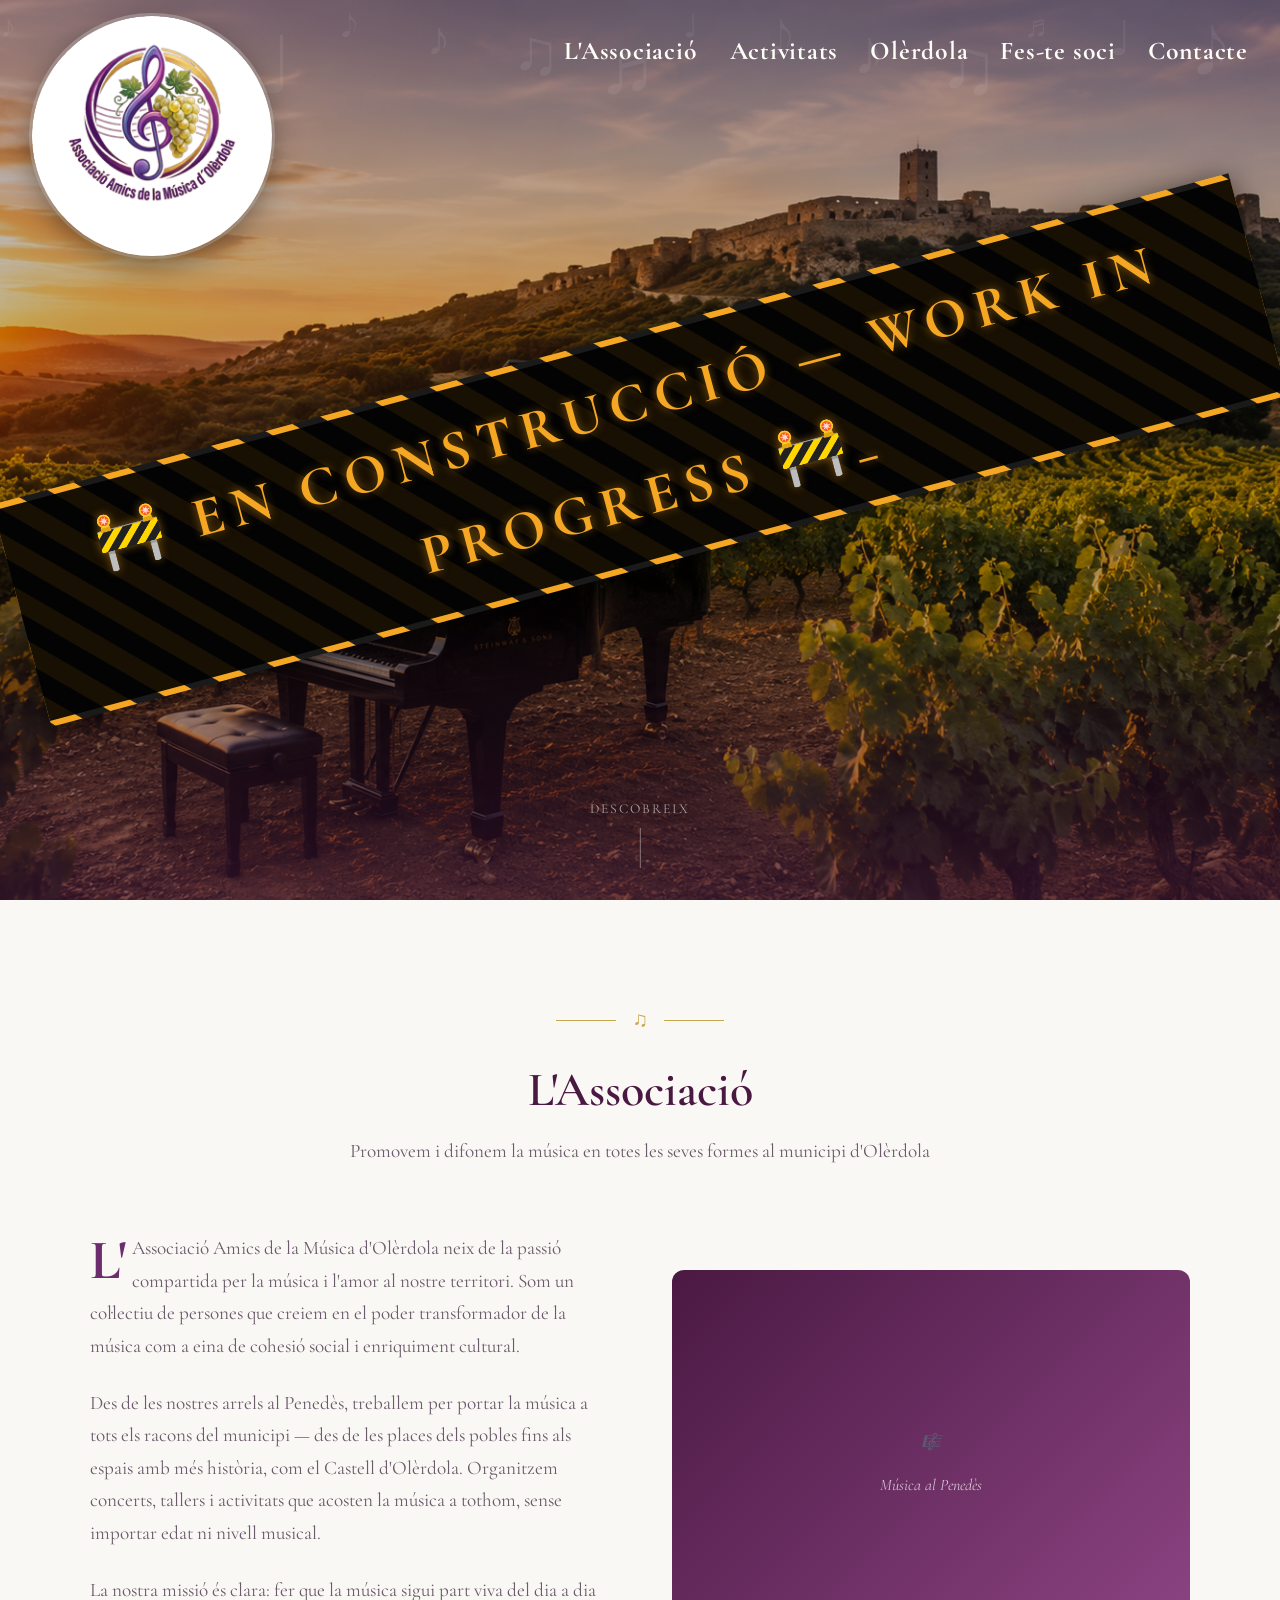
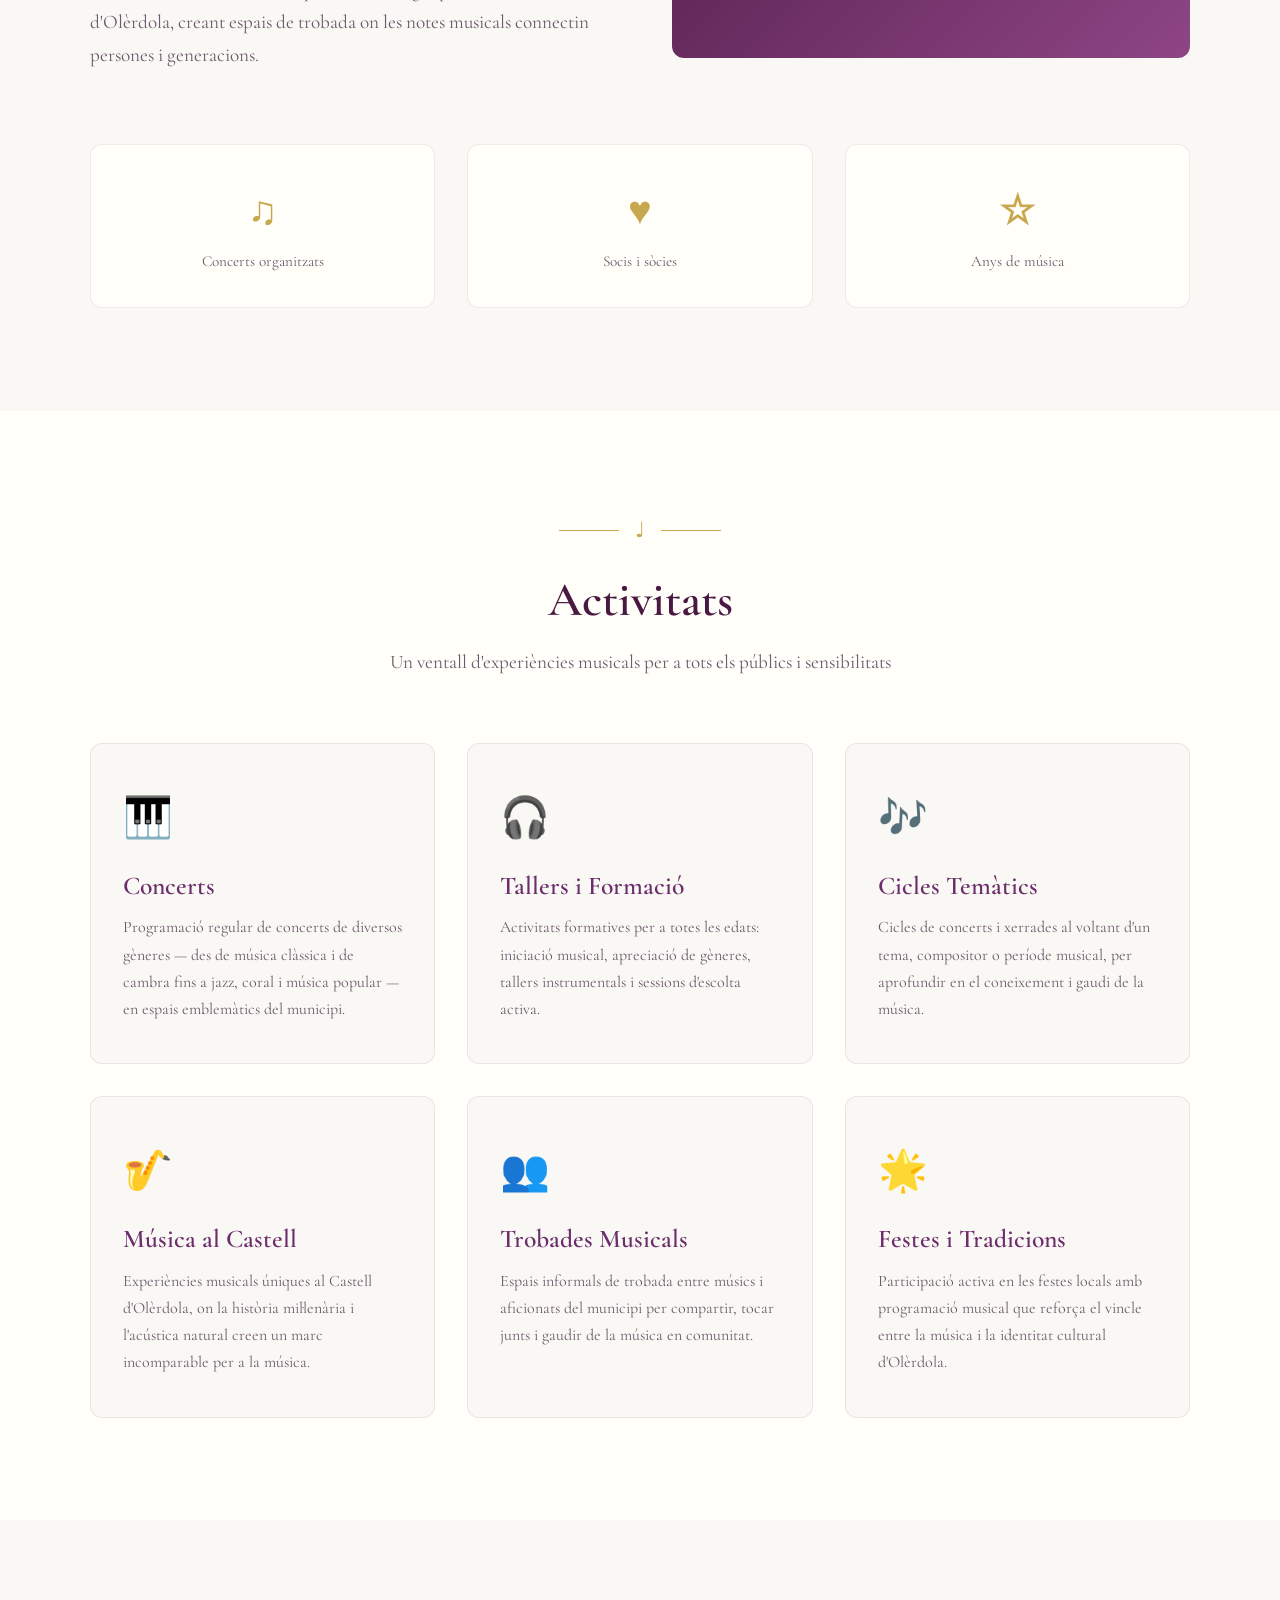
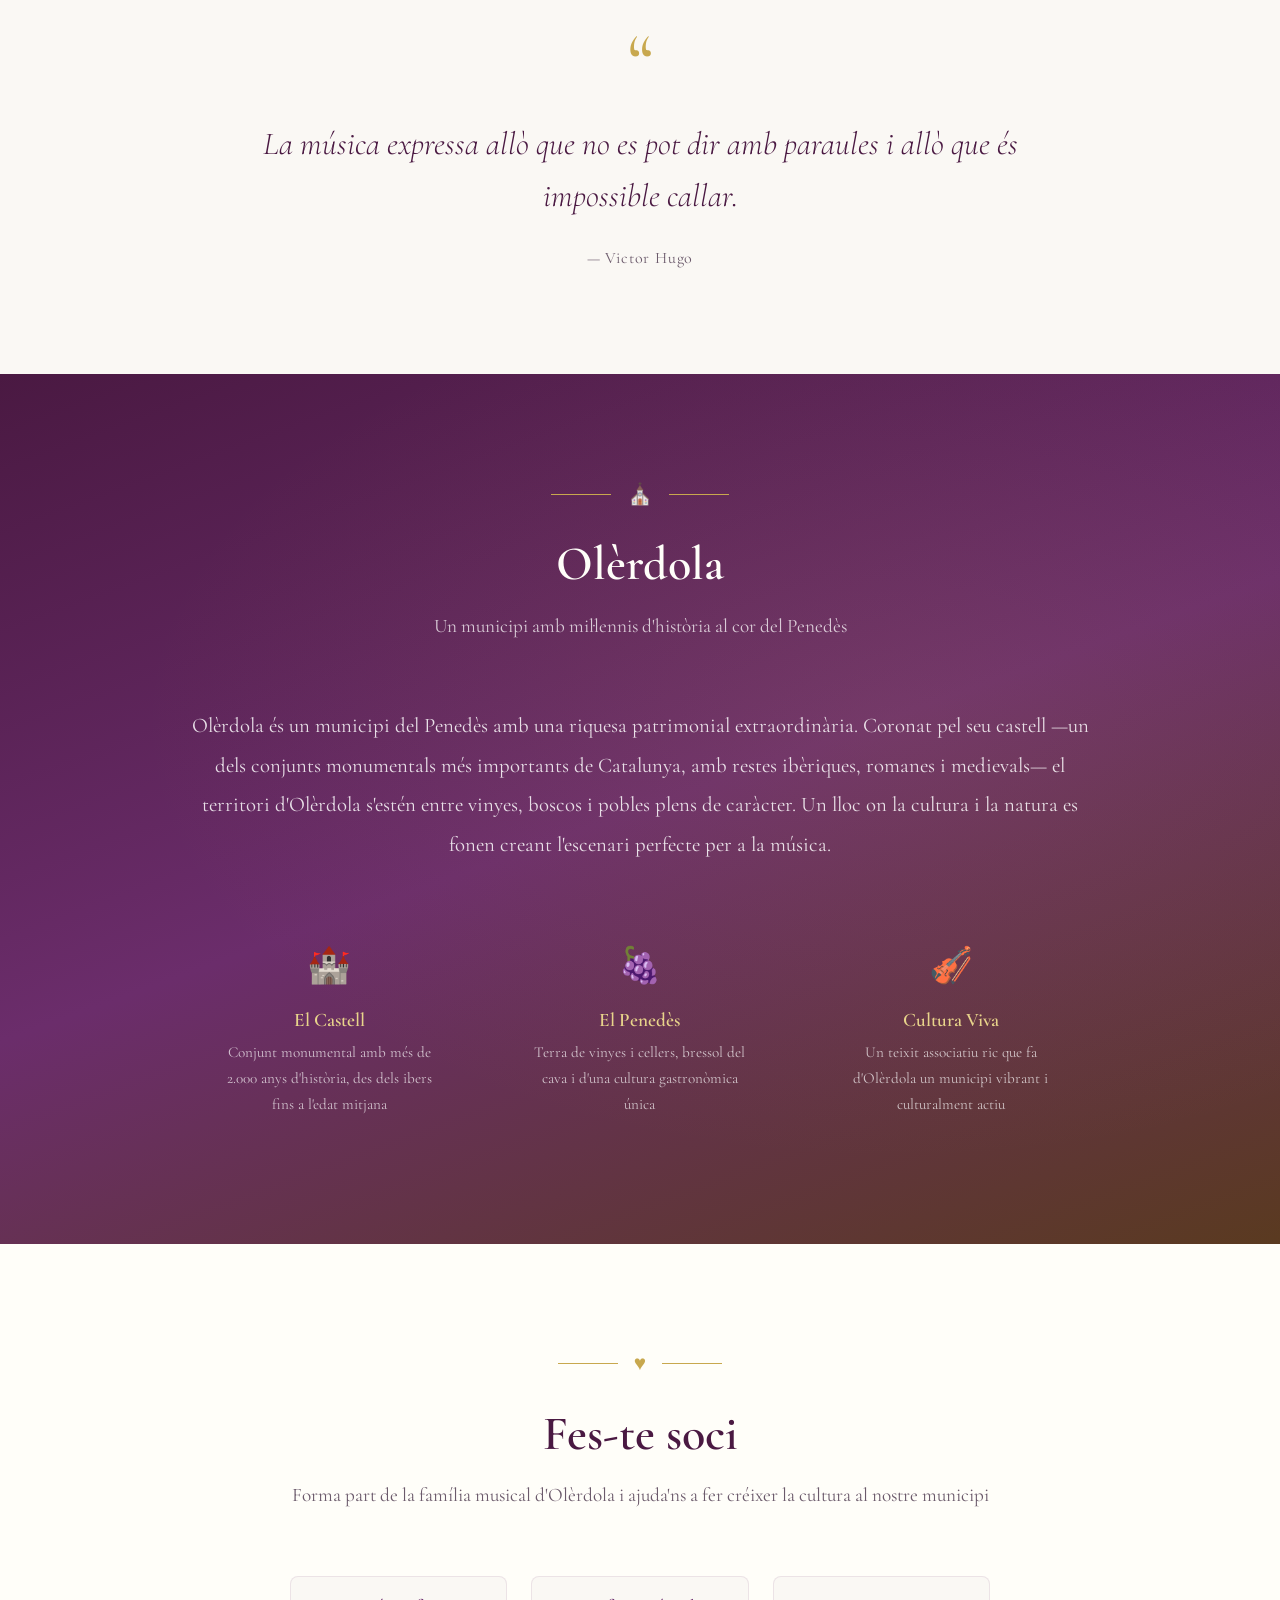
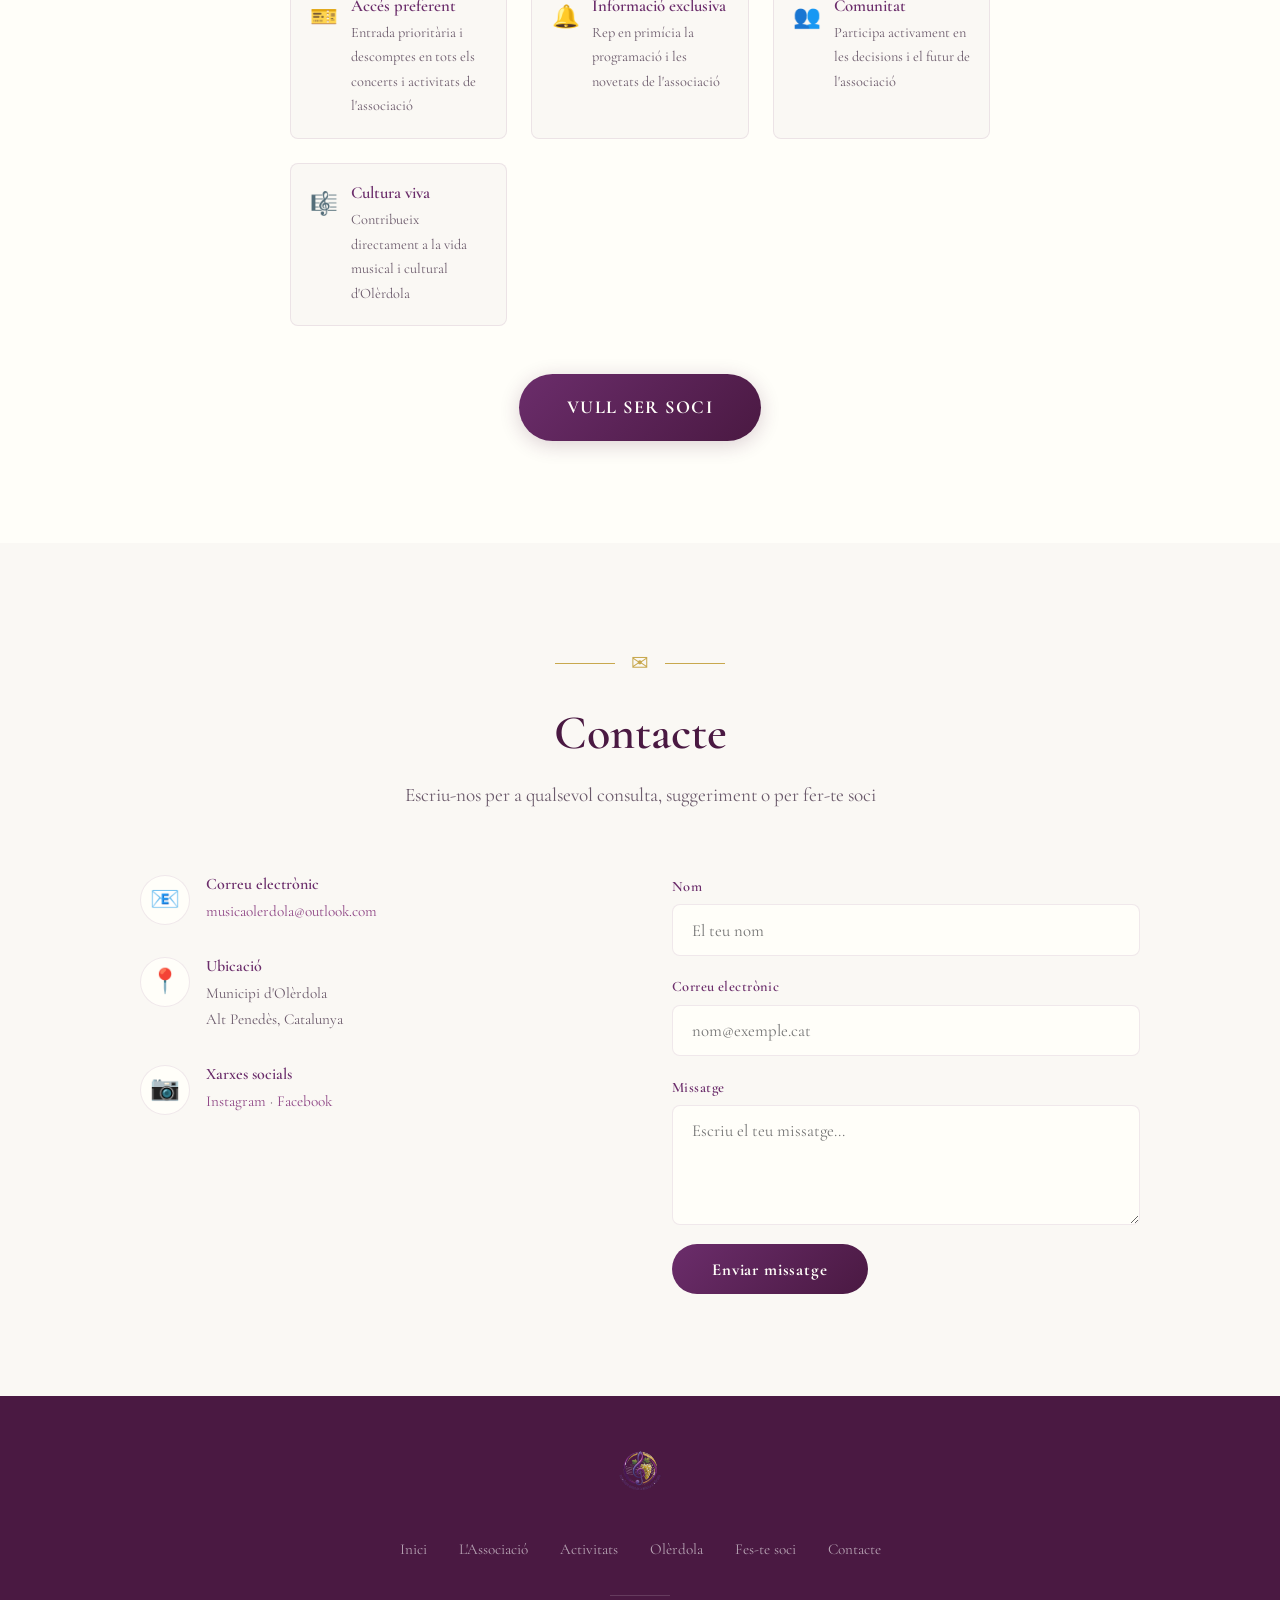
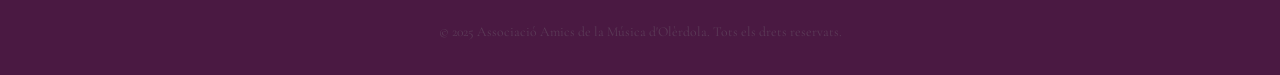
==== index.html @ d11e1691 "WIP banner fix: position fixed + franges animades visibles sobre hero Co-Authored-By: Claude Opus 4." ====
<!DOCTYPE html>
<html lang="ca">
<head>
  <meta charset="UTF-8">
  <meta name="viewport" content="width=device-width, initial-scale=1.0">
  <title>Associació Amics de la Música d'Olèrdola</title>
  <meta name="description" content="Associació Amics de la Música d'Olèrdola — Promovem la música al cor del Penedès, a l'ombra del Castell d'Olèrdola.">
  <meta name="keywords" content="música, Olèrdola, Penedès, associació, concerts, coral, cultura, castell">
  <meta property="og:title" content="Amics de la Música d'Olèrdola">
  <meta property="og:description" content="Promovem la música al cor del Penedès, a l'ombra del Castell d'Olèrdola.">
  <meta property="og:image" content="assets/img/logo-transparent.png">
  <meta property="og:type" content="website">
  <meta property="og:url" content="https://musicaolerdola.cat">
  <link rel="icon" type="image/png" href="assets/img/logo-fons-transparent.png">
  <link rel="preconnect" href="https://fonts.googleapis.com">
  <link rel="preconnect" href="https://fonts.gstatic.com" crossorigin>
  <link href="https://fonts.googleapis.com/css2?family=Cormorant+Garamond:ital,wght@0,300;0,400;0,600;0,700;1,300;1,400&display=swap" rel="stylesheet">
  <link rel="stylesheet" href="assets/css/style.css">
</head>
<body>

  <!-- ── Navegació ── -->
  <nav class="nav">
    <a href="#" class="nav-logo">
      <img src="assets/img/logo-circle.png" alt="Logo AAMO">
    </a>
    <ul class="nav-links">
      <li><a href="#associacio">L'Associació</a></li>
      <li><a href="#activitats">Activitats</a></li>
      <li><a href="#olerdola">Olèrdola</a></li>
      <li><a href="#fes-te-soci">Fes-te soci</a></li>
      <li><a href="#contacte">Contacte</a></li>
    </ul>
    <div class="nav-hamburger" aria-label="Obrir menú">
      <span></span>
      <span></span>
      <span></span>
    </div>
  </nav>

  <!-- ── Hero ── -->
  <div class="wip-banner">
    <div class="wip-banner-inner">
      <div class="wip-banner-text">🚧 En construcció — Work in Progress 🚧<span>_</span></div>
    </div>
  </div>

  <section class="hero" id="inici">
    <div class="hero-bg"></div>
    <div class="hero-particles"></div>
    <div class="hero-content">
      <a href="#associacio" class="btn-hero">Descobreix-nos</a>
    </div>
    <div class="hero-scroll">Descobreix</div>
  </section>

  <!-- ── L'Associació ── -->
  <section class="about" id="associacio">
    <div class="section-header reveal">
      <div class="ornament">&#9835;</div>
      <h2>L'Associació</h2>
      <p>Promovem i difonem la música en totes les seves formes al municipi d'Olèrdola</p>
    </div>
    <div class="about-grid">
      <div class="about-text reveal">
        <p>L'Associació Amics de la Música d'Olèrdola neix de la passió compartida per la música i l'amor al nostre territori. Som un col·lectiu de persones que creiem en el poder transformador de la música com a eina de cohesió social i enriquiment cultural.</p>
        <p>Des de les nostres arrels al Penedès, treballem per portar la música a tots els racons del municipi — des de les places dels pobles fins als espais amb més història, com el Castell d'Olèrdola. Organitzem concerts, tallers i activitats que acosten la música a tothom, sense importar edat ni nivell musical.</p>
        <p>La nostra missió és clara: fer que la música sigui part viva del dia a dia d'Olèrdola, creant espais de trobada on les notes musicals connectin persones i generacions.</p>
      </div>
      <div class="about-image reveal reveal-delay-2">
        <div class="about-image-placeholder">
          <span>&#127932;</span>
          <span>Música al Penedès</span>
        </div>
      </div>
    </div>
    <div class="about-stats">
      <div class="stat reveal reveal-delay-1">
        <div class="stat-number">&#9835;</div>
        <div class="stat-label">Concerts organitzats</div>
      </div>
      <div class="stat reveal reveal-delay-2">
        <div class="stat-number">&#9829;</div>
        <div class="stat-label">Socis i sòcies</div>
      </div>
      <div class="stat reveal reveal-delay-3">
        <div class="stat-number">&#9734;</div>
        <div class="stat-label">Anys de música</div>
      </div>
    </div>
  </section>

  <!-- ── Activitats ── -->
  <section class="activities" id="activitats">
    <div class="section-header reveal">
      <div class="ornament">&#9833;</div>
      <h2>Activitats</h2>
      <p>Un ventall d'experiències musicals per a tots els públics i sensibilitats</p>
    </div>
    <div class="activities-grid">
      <div class="activity-card reveal reveal-delay-1">
        <div class="activity-icon">&#127929;</div>
        <h3>Concerts</h3>
        <p>Programació regular de concerts de diversos gèneres — des de música clàssica i de cambra fins a jazz, coral i música popular — en espais emblemàtics del municipi.</p>
      </div>
      <div class="activity-card reveal reveal-delay-2">
        <div class="activity-icon">&#127911;</div>
        <h3>Tallers i Formació</h3>
        <p>Activitats formatives per a totes les edats: iniciació musical, apreciació de gèneres, tallers instrumentals i sessions d'escolta activa.</p>
      </div>
      <div class="activity-card reveal reveal-delay-3">
        <div class="activity-icon">&#127926;</div>
        <h3>Cicles Temàtics</h3>
        <p>Cicles de concerts i xerrades al voltant d'un tema, compositor o període musical, per aprofundir en el coneixement i gaudi de la música.</p>
      </div>
      <div class="activity-card reveal reveal-delay-4">
        <div class="activity-icon">&#127927;</div>
        <h3>Música al Castell</h3>
        <p>Experiències musicals úniques al Castell d'Olèrdola, on la història mil·lenària i l'acústica natural creen un marc incomparable per a la música.</p>
      </div>
      <div class="activity-card reveal reveal-delay-1">
        <div class="activity-icon">&#128101;</div>
        <h3>Trobades Musicals</h3>
        <p>Espais informals de trobada entre músics i aficionats del municipi per compartir, tocar junts i gaudir de la música en comunitat.</p>
      </div>
      <div class="activity-card reveal reveal-delay-2">
        <div class="activity-icon">&#127775;</div>
        <h3>Festes i Tradicions</h3>
        <p>Participació activa en les festes locals amb programació musical que reforça el vincle entre la música i la identitat cultural d'Olèrdola.</p>
      </div>
    </div>
  </section>

  <!-- ── Cita ── -->
  <section class="quote-section">
    <div class="quote-content reveal">
      <div class="quote-mark">&ldquo;</div>
      <p class="quote-text">La música expressa allò que no es pot dir amb paraules i allò que és impossible callar.</p>
      <p class="quote-author">&mdash; Victor Hugo</p>
    </div>
  </section>

  <!-- ── Olèrdola ── -->
  <section class="olerdola" id="olerdola">
    <div class="section-header reveal">
      <div class="ornament">&#9962;</div>
      <h2>Olèrdola</h2>
      <p>Un municipi amb mil·lennis d'història al cor del Penedès</p>
    </div>
    <div class="olerdola-content">
      <p class="olerdola-text reveal">
        Olèrdola és un municipi del Penedès amb una riquesa patrimonial extraordinària.
        Coronat pel seu castell —un dels conjunts monumentals més importants de Catalunya,
        amb restes ibèriques, romanes i medievals— el territori d'Olèrdola s'estén entre
        vinyes, boscos i pobles plens de caràcter. Un lloc on la cultura i la natura es
        fonen creant l'escenari perfecte per a la música.
      </p>
      <div class="olerdola-features">
        <div class="olerdola-feature reveal reveal-delay-1">
          <div class="olerdola-feature-icon">&#127984;</div>
          <h3>El Castell</h3>
          <p>Conjunt monumental amb més de 2.000 anys d'història, des dels ibers fins a l'edat mitjana</p>
        </div>
        <div class="olerdola-feature reveal reveal-delay-2">
          <div class="olerdola-feature-icon">&#127815;</div>
          <h3>El Penedès</h3>
          <p>Terra de vinyes i cellers, bressol del cava i d'una cultura gastronòmica única</p>
        </div>
        <div class="olerdola-feature reveal reveal-delay-3">
          <div class="olerdola-feature-icon">&#127931;</div>
          <h3>Cultura Viva</h3>
          <p>Un teixit associatiu ric que fa d'Olèrdola un municipi vibrant i culturalment actiu</p>
        </div>
      </div>
    </div>
  </section>

  <!-- ── Fes-te soci ── -->
  <section class="join" id="fes-te-soci">
    <div class="section-header reveal">
      <div class="ornament">&#9829;</div>
      <h2>Fes-te soci</h2>
      <p>Forma part de la família musical d'Olèrdola i ajuda'ns a fer créixer la cultura al nostre municipi</p>
    </div>
    <div class="join-content">
      <div class="join-benefits">
        <div class="join-benefit reveal reveal-delay-1">
          <div class="join-benefit-icon">&#127915;</div>
          <div>
            <h4>Accés preferent</h4>
            <p>Entrada prioritària i descomptes en tots els concerts i activitats de l'associació</p>
          </div>
        </div>
        <div class="join-benefit reveal reveal-delay-2">
          <div class="join-benefit-icon">&#128276;</div>
          <div>
            <h4>Informació exclusiva</h4>
            <p>Rep en primícia la programació i les novetats de l'associació</p>
          </div>
        </div>
        <div class="join-benefit reveal reveal-delay-3">
          <div class="join-benefit-icon">&#128101;</div>
          <div>
            <h4>Comunitat</h4>
            <p>Participa activament en les decisions i el futur de l'associació</p>
          </div>
        </div>
        <div class="join-benefit reveal reveal-delay-4">
          <div class="join-benefit-icon">&#127932;</div>
          <div>
            <h4>Cultura viva</h4>
            <p>Contribueix directament a la vida musical i cultural d'Olèrdola</p>
          </div>
        </div>
      </div>
      <a href="#contacte" class="btn-join reveal">Vull ser soci</a>
    </div>
  </section>

  <!-- ── Contacte ── -->
  <section class="contact" id="contacte">
    <div class="section-header reveal">
      <div class="ornament">&#9993;</div>
      <h2>Contacte</h2>
      <p>Escriu-nos per a qualsevol consulta, suggeriment o per fer-te soci</p>
    </div>
    <div class="contact-grid">
      <div class="contact-info reveal">
        <div class="contact-item">
          <div class="contact-item-icon">&#128231;</div>
          <div>
            <h4>Correu electrònic</h4>
            <p><a href="mailto:musicaolerdola@outlook.com">musicaolerdola@outlook.com</a></p>
          </div>
        </div>
        <div class="contact-item">
          <div class="contact-item-icon">&#128205;</div>
          <div>
            <h4>Ubicació</h4>
            <p>Municipi d'Olèrdola<br>Alt Penedès, Catalunya</p>
          </div>
        </div>
        <div class="contact-item">
          <div class="contact-item-icon">&#128247;</div>
          <div>
            <h4>Xarxes socials</h4>
            <p>
              <a href="#">Instagram</a> &middot;
              <a href="#">Facebook</a>
            </p>
          </div>
        </div>
      </div>
      <form class="contact-form reveal reveal-delay-2" action="api/send-mail.php" method="POST">
        <div class="form-group">
          <label for="nom">Nom</label>
          <input type="text" id="nom" name="nom" required placeholder="El teu nom">
        </div>
        <div class="form-group">
          <label for="email">Correu electrònic</label>
          <input type="email" id="email" name="email" required placeholder="nom@exemple.cat">
        </div>
        <div class="form-group">
          <label for="missatge">Missatge</label>
          <textarea id="missatge" name="missatge" required placeholder="Escriu el teu missatge..."></textarea>
        </div>
        <button type="submit" class="btn-submit">Enviar missatge</button>
      </form>
    </div>
  </section>

  <!-- ── Footer ── -->
  <footer class="footer">
    <div class="footer-content">
      <img src="assets/img/logo-fons-transparent.png" alt="AAMO" class="footer-logo">
      <div class="footer-links">
        <a href="#inici">Inici</a>
        <a href="#associacio">L'Associació</a>
        <a href="#activitats">Activitats</a>
        <a href="#olerdola">Olèrdola</a>
        <a href="#fes-te-soci">Fes-te soci</a>
        <a href="#contacte">Contacte</a>
      </div>
      <div class="footer-divider"></div>
      <p class="footer-copy">&copy; 2025 Associació Amics de la Música d'Olèrdola. Tots els drets reservats.</p>
    </div>
  </footer>

  <script src="assets/js/main.js"></script>
</body>
</html>
---- assets/css/style.css ----
:root {
  --purple-dark: #4a1942;
  --purple: #6b2d6b;
  --purple-light: #8e4585;
  --gold: #c8a84e;
  --gold-light: #e8d48b;
  --green-vine: #4a7c3f;
  --cream: #faf8f4;
  --warm-white: #fffef9;
  --text-dark: #2a1a2a;
  --text-muted: #6b5a6b;
  --border-light: rgba(106, 45, 107, 0.1);
}

*,
*::before,
*::after {
  margin: 0;
  padding: 0;
  box-sizing: border-box;
}

html {
  scroll-behavior: smooth;
  font-size: 16px;
}

body {
  font-family: 'Cormorant Garamond', 'Georgia', serif;
  color: var(--text-dark);
  background: var(--warm-white);
  line-height: 1.7;
  overflow-x: hidden;
}

/* ── WIP Banner ── */
.wip-banner {
  position: fixed;
  top: 0;
  left: 0;
  width: 100%;
  height: 100vh;
  display: flex;
  align-items: center;
  justify-content: center;
  z-index: 99999;
  pointer-events: none;
  overflow: hidden;
}

.wip-banner-inner {
  background: repeating-linear-gradient(
    45deg,
    #f5a623,
    #f5a623 20px,
    #1a1a1a 20px,
    #1a1a1a 40px
  );
  background-size: 56.57px 56.57px;
  animation: wip-stripes 1s linear infinite;
  padding: 6px 0;
  width: 150%;
  transform: rotate(-15deg);
  box-shadow: 0 4px 30px rgba(0,0,0,0.6);
}

.wip-banner-text {
  background: rgba(0, 0, 0, 0.9);
  color: #f5a623;
  text-align: center;
  padding: 14px 0;
  font-family: 'Cormorant Garamond', serif;
  font-size: clamp(1.8rem, 5vw, 3.5rem);
  font-weight: 700;
  letter-spacing: 0.15em;
  text-transform: uppercase;
  text-shadow: 0 0 10px rgba(245, 166, 35, 0.5);
}

.wip-banner-text span {
  animation: wip-blink 1s step-end infinite;
}

@keyframes wip-stripes {
  0% { background-position: 0 0; }
  100% { background-position: 56.57px 0; }
}

@keyframes wip-blink {
  0%, 100% { opacity: 1; }
  50% { opacity: 0; }
}

/* ── Typography ── */

h1, h2, h3, h4 {
  font-family: 'Cormorant Garamond', serif;
  font-weight: 600;
  line-height: 1.2;
}

h2 {
  font-size: clamp(2rem, 4vw, 3rem);
  color: var(--purple-dark);
  margin-bottom: 1rem;
}

h3 {
  font-size: clamp(1.3rem, 2.5vw, 1.6rem);
  color: var(--purple);
}

p {
  font-size: clamp(1.05rem, 1.5vw, 1.2rem);
  color: var(--text-muted);
}

/* ── Navigation ── */

.nav {
  position: fixed;
  top: 0;
  left: 0;
  right: 0;
  z-index: 1000;
  padding: 1rem 2rem;
  display: flex;
  align-items: center;
  justify-content: space-between;
  transition: all 0.4s ease;
  background: transparent;
}

.nav.scrolled {
  background: rgba(255, 254, 249, 0.95);
  backdrop-filter: blur(20px);
  box-shadow: 0 2px 30px rgba(74, 25, 66, 0.08);
  padding: 0.6rem 2rem;
}

.nav-logo {
  display: flex;
  align-items: center;
  gap: 0.8rem;
  text-decoration: none;
}

.nav-logo img {
  height: 240px;
  transition: all 0.4s ease;
  border-radius: 50%;
  box-shadow: 0 8px 30px rgba(0, 0, 0, 0.4), 0 0 0 3px rgba(255, 255, 255, 0.3);
  animation: gentle-float 6s ease-in-out infinite;
}

.nav.scrolled .nav-logo img {
  height: 55px;
  box-shadow: 0 3px 12px rgba(0, 0, 0, 0.15);
  animation: none;
}

.nav-logo-text {
  font-family: 'Cormorant Garamond', serif;
  font-size: 1.1rem;
  font-weight: 700;
  color: var(--warm-white);
  letter-spacing: 0.02em;
  transition: color 0.4s ease;
  line-height: 1.2;
}

.nav.scrolled .nav-logo-text {
  color: var(--purple-dark);
}

.nav-logo-text span {
  display: block;
  font-weight: 400;
  font-size: 0.8rem;
  opacity: 0.8;
}

.nav-links {
  display: flex;
  gap: 2rem;
  list-style: none;
  align-self: flex-start;
  margin-top: 0.8rem;
}

.nav-links a {
  text-decoration: none;
  font-family: 'Cormorant Garamond', serif;
  font-size: 1.6rem;
  font-weight: 700;
  color: var(--warm-white);
  position: relative;
  transition: color 0.3s ease;
  letter-spacing: 0.03em;
}

.nav.scrolled .nav-links a {
  color: var(--purple-dark);
}

.nav-links a::after {
  content: '';
  position: absolute;
  bottom: -4px;
  left: 0;
  width: 0;
  height: 2px;
  background: var(--gold);
  transition: width 0.3s ease;
}

.nav-links a:hover::after {
  width: 100%;
}

.nav-hamburger {
  display: none;
  flex-direction: column;
  gap: 5px;
  cursor: pointer;
  padding: 5px;
  z-index: 1001;
}

.nav-hamburger span {
  width: 28px;
  height: 2px;
  background: var(--warm-white);
  transition: all 0.3s ease;
}

.nav.scrolled .nav-hamburger span {
  background: var(--purple-dark);
}

/* ── Hero ── */

.hero {
  position: relative;
  min-height: 100vh;
  display: flex;
  align-items: center;
  justify-content: center;
  text-align: center;
  overflow: hidden;
  background: #1a1010;
}

.hero-bg {
  position: absolute;
  inset: 0;
  background-image: url('../img/hero-olerdola.png');
  background-size: cover;
  background-position: center 40%;
  background-repeat: no-repeat;
  filter: brightness(0.8) saturate(1.15);
  transition: transform 8s ease-out;
}

.hero:hover .hero-bg {
  transform: scale(1.03);
}

.hero::after {
  content: '';
  position: absolute;
  inset: 0;
  background:
    linear-gradient(180deg,
      rgba(74, 25, 66, 0.25) 0%,
      rgba(0, 0, 0, 0.05) 35%,
      rgba(0, 0, 0, 0.15) 65%,
      rgba(74, 25, 66, 0.5) 100%
    );
  pointer-events: none;
  z-index: 1;
}

.hero-particles {
  position: absolute;
  inset: 0;
  overflow: hidden;
  pointer-events: none;
  z-index: 2;
}

.note {
  position: absolute;
  color: rgba(255, 255, 255, 0.07);
  font-size: 3rem;
  animation: float-note 20s linear infinite;
}

@keyframes float-note {
  0% {
    transform: translateY(100vh) rotate(0deg);
    opacity: 0;
  }
  10% {
    opacity: 1;
  }
  90% {
    opacity: 1;
  }
  100% {
    transform: translateY(-100vh) rotate(360deg);
    opacity: 0;
  }
}

.hero-content {
  position: relative;
  z-index: 3;
  max-width: 800px;
  padding: 2rem;
}


@keyframes gentle-float {
  0%, 100% { transform: translateY(0); }
  50% { transform: translateY(-10px); }
}

.hero h1 {
  font-size: clamp(2.5rem, 6vw, 4.5rem);
  color: var(--warm-white);
  margin-bottom: 0.5rem;
  font-weight: 300;
  letter-spacing: 0.04em;
  text-shadow: 0 3px 20px rgba(0, 0, 0, 0.5);
}

.hero h1 strong {
  font-weight: 700;
  background: linear-gradient(135deg, var(--gold-light), var(--gold));
  -webkit-background-clip: text;
  -webkit-text-fill-color: transparent;
  background-clip: text;
}

.hero-subtitle {
  font-size: clamp(1.1rem, 2vw, 1.5rem);
  color: rgba(255, 255, 255, 0.9);
  margin-bottom: 2.5rem;
  font-style: italic;
  font-weight: 300;
  text-shadow: 0 2px 12px rgba(0, 0, 0, 0.5);
}

.hero-divider {
  width: 80px;
  height: 2px;
  background: var(--gold);
  margin: 0 auto 2.5rem;
  box-shadow: 0 0 12px rgba(200, 168, 78, 0.4);
}

.btn-hero {
  display: inline-block;
  padding: 1rem 2.5rem;
  font-family: 'Cormorant Garamond', serif;
  font-size: 1.15rem;
  font-weight: 700;
  letter-spacing: 0.08em;
  text-transform: uppercase;
  text-decoration: none;
  color: var(--purple-dark);
  background: var(--gold);
  border: none;
  border-radius: 50px;
  cursor: pointer;
  transition: all 0.3s ease;
  box-shadow: 0 4px 20px rgba(200, 168, 78, 0.3);
}

.btn-hero:hover {
  background: var(--gold-light);
  transform: translateY(-2px);
  box-shadow: 0 8px 30px rgba(200, 168, 78, 0.4);
}

.hero-scroll {
  position: absolute;
  bottom: 2rem;
  left: 50%;
  transform: translateX(-50%);
  color: rgba(255, 255, 255, 0.6);
  font-size: 0.85rem;
  letter-spacing: 0.15em;
  text-transform: uppercase;
  animation: pulse-down 2s ease-in-out infinite;
  z-index: 3;
  text-shadow: 0 1px 8px rgba(0, 0, 0, 0.5);
}

.hero-scroll::after {
  content: '';
  display: block;
  width: 1px;
  height: 40px;
  background: rgba(255, 255, 255, 0.4);
  margin: 0.5rem auto 0;
}

@keyframes pulse-down {
  0%, 100% { opacity: 0.5; transform: translateX(-50%) translateY(0); }
  50% { opacity: 1; transform: translateX(-50%) translateY(5px); }
}

/* ── Sections Common ── */

section {
  padding: clamp(4rem, 8vw, 8rem) clamp(1.5rem, 5vw, 4rem);
}

.section-header {
  text-align: center;
  max-width: 700px;
  margin: 0 auto 4rem;
}

.section-header .ornament {
  display: flex;
  align-items: center;
  justify-content: center;
  gap: 1rem;
  margin-bottom: 1.5rem;
  color: var(--gold);
  font-size: 1.3rem;
}

.section-header .ornament::before,
.section-header .ornament::after {
  content: '';
  width: 60px;
  height: 1px;
  background: var(--gold);
}

.section-header p {
  margin-top: 1rem;
}

/* ── About / Associació ── */

.about {
  background: var(--cream);
}

.about-grid {
  display: grid;
  grid-template-columns: 1fr 1fr;
  gap: 4rem;
  max-width: 1100px;
  margin: 0 auto;
  align-items: center;
}

.about-text p {
  margin-bottom: 1.5rem;
}

.about-text p:first-of-type::first-letter {
  font-size: 3.5rem;
  float: left;
  line-height: 1;
  margin-right: 0.4rem;
  color: var(--purple);
  font-weight: 700;
}

.about-image {
  position: relative;
  border-radius: 12px;
  overflow: hidden;
  aspect-ratio: 4/3;
  background:
    linear-gradient(135deg, var(--purple-dark), var(--purple-light));
}

.about-image-placeholder {
  width: 100%;
  height: 100%;
  display: flex;
  flex-direction: column;
  align-items: center;
  justify-content: center;
  color: rgba(255, 255, 255, 0.7);
  font-size: 4rem;
  gap: 1rem;
}

.about-image-placeholder span {
  font-size: 1rem;
  font-style: italic;
}

.about-stats {
  display: grid;
  grid-template-columns: repeat(3, 1fr);
  gap: 2rem;
  margin-top: 3rem;
  max-width: 1100px;
  margin-left: auto;
  margin-right: auto;
}

.stat {
  text-align: center;
  padding: 2rem;
  border-radius: 12px;
  background: var(--warm-white);
  border: 1px solid var(--border-light);
  transition: transform 0.3s ease, box-shadow 0.3s ease;
}

.stat:hover {
  transform: translateY(-4px);
  box-shadow: 0 12px 40px rgba(74, 25, 66, 0.08);
}

.stat-number {
  font-size: 2.5rem;
  font-weight: 700;
  color: var(--gold);
  font-family: 'Cormorant Garamond', serif;
}

.stat-label {
  font-size: 0.95rem;
  color: var(--text-muted);
  margin-top: 0.3rem;
}

/* ── Activities ── */

.activities {
  background: var(--warm-white);
}

.activities-grid {
  display: grid;
  grid-template-columns: repeat(auto-fit, minmax(280px, 1fr));
  gap: 2rem;
  max-width: 1100px;
  margin: 0 auto;
}

.activity-card {
  position: relative;
  padding: 2.5rem 2rem;
  border-radius: 12px;
  background: var(--cream);
  border: 1px solid var(--border-light);
  transition: all 0.4s ease;
  overflow: hidden;
}

.activity-card::before {
  content: '';
  position: absolute;
  top: 0;
  left: 0;
  right: 0;
  height: 3px;
  background: linear-gradient(90deg, var(--purple), var(--gold));
  transform: scaleX(0);
  transition: transform 0.4s ease;
}

.activity-card:hover::before {
  transform: scaleX(1);
}

.activity-card:hover {
  transform: translateY(-6px);
  box-shadow: 0 20px 50px rgba(74, 25, 66, 0.1);
}

.activity-icon {
  font-size: 2.5rem;
  margin-bottom: 1.2rem;
}

.activity-card h3 {
  margin-bottom: 0.8rem;
}

.activity-card p {
  font-size: 1rem;
}

/* ── Olèrdola section ── */

.olerdola {
  position: relative;
  background:
    linear-gradient(
      160deg,
      var(--purple-dark) 0%,
      var(--purple) 50%,
      #5a3a20 100%
    );
  color: var(--warm-white);
  overflow: hidden;
}

.olerdola::before {
  content: '';
  position: absolute;
  inset: 0;
  background:
    radial-gradient(ellipse at 70% 40%, rgba(200, 168, 78, 0.1) 0%, transparent 60%);
  pointer-events: none;
}

.olerdola .section-header h2 {
  color: var(--warm-white);
}

.olerdola .section-header p {
  color: rgba(255, 255, 255, 0.75);
}

.olerdola-content {
  position: relative;
  z-index: 2;
  max-width: 900px;
  margin: 0 auto;
  text-align: center;
}

.olerdola-text {
  font-size: clamp(1.1rem, 1.8vw, 1.3rem);
  color: rgba(255, 255, 255, 0.85);
  line-height: 1.9;
  margin-bottom: 2rem;
}

.olerdola-features {
  display: grid;
  grid-template-columns: repeat(auto-fit, minmax(200px, 1fr));
  gap: 2rem;
  margin-top: 3rem;
}

.olerdola-feature {
  text-align: center;
  padding: 1.5rem;
}

.olerdola-feature-icon {
  font-size: 2.2rem;
  margin-bottom: 0.8rem;
}

.olerdola-feature h3 {
  color: var(--gold-light);
  margin-bottom: 0.5rem;
  font-size: 1.2rem;
}

.olerdola-feature p {
  color: rgba(255, 255, 255, 0.7);
  font-size: 0.95rem;
}

/* ── Quote / Cita ── */

.quote-section {
  background: var(--cream);
  text-align: center;
  padding: clamp(4rem, 8vw, 7rem) clamp(1.5rem, 5vw, 4rem);
}

.quote-content {
  max-width: 800px;
  margin: 0 auto;
}

.quote-mark {
  font-size: 5rem;
  line-height: 1;
  color: var(--gold);
  font-family: 'Cormorant Garamond', serif;
}

.quote-text {
  font-size: clamp(1.4rem, 3vw, 2rem);
  font-style: italic;
  color: var(--purple-dark);
  margin: 1rem 0;
  font-weight: 300;
  line-height: 1.6;
}

.quote-author {
  font-size: 1rem;
  color: var(--text-muted);
  margin-top: 1.5rem;
  letter-spacing: 0.05em;
}

/* ── Join / Fes-te soci ── */

.join {
  background: var(--warm-white);
}

.join-content {
  max-width: 700px;
  margin: 0 auto;
  text-align: center;
}

.join-benefits {
  display: grid;
  grid-template-columns: repeat(auto-fit, minmax(200px, 1fr));
  gap: 1.5rem;
  margin: 3rem 0;
  text-align: left;
}

.join-benefit {
  display: flex;
  align-items: flex-start;
  gap: 0.8rem;
  padding: 1.2rem;
  border-radius: 8px;
  background: var(--cream);
  border: 1px solid var(--border-light);
}

.join-benefit-icon {
  font-size: 1.4rem;
  flex-shrink: 0;
  margin-top: 0.1rem;
}

.join-benefit h4 {
  font-size: 1.05rem;
  color: var(--purple);
  margin-bottom: 0.3rem;
}

.join-benefit p {
  font-size: 0.9rem;
}

.btn-join {
  display: inline-block;
  padding: 1.1rem 3rem;
  font-family: 'Cormorant Garamond', serif;
  font-size: 1.15rem;
  font-weight: 700;
  letter-spacing: 0.08em;
  text-transform: uppercase;
  text-decoration: none;
  color: var(--warm-white);
  background: linear-gradient(135deg, var(--purple), var(--purple-dark));
  border: none;
  border-radius: 50px;
  cursor: pointer;
  transition: all 0.3s ease;
  box-shadow: 0 4px 20px rgba(74, 25, 66, 0.2);
}

.btn-join:hover {
  transform: translateY(-2px);
  box-shadow: 0 8px 30px rgba(74, 25, 66, 0.3);
}

/* ── Contact ── */

.contact {
  background: var(--cream);
}

.contact-grid {
  display: grid;
  grid-template-columns: 1fr 1fr;
  gap: 4rem;
  max-width: 1000px;
  margin: 0 auto;
}

.contact-info {
  display: flex;
  flex-direction: column;
  gap: 2rem;
}

.contact-item {
  display: flex;
  align-items: flex-start;
  gap: 1rem;
}

.contact-item-icon {
  font-size: 1.5rem;
  flex-shrink: 0;
  width: 50px;
  height: 50px;
  display: flex;
  align-items: center;
  justify-content: center;
  border-radius: 50%;
  background: var(--warm-white);
  border: 1px solid var(--border-light);
}

.contact-item h4 {
  font-size: 1rem;
  color: var(--purple);
  margin-bottom: 0.3rem;
}

.contact-item p {
  font-size: 0.95rem;
}

.contact-item a {
  color: var(--purple-light);
  text-decoration: none;
  transition: color 0.3s ease;
}

.contact-item a:hover {
  color: var(--gold);
}

.contact-form {
  display: flex;
  flex-direction: column;
  gap: 1.2rem;
}

.form-group {
  display: flex;
  flex-direction: column;
  gap: 0.3rem;
}

.form-group label {
  font-size: 0.9rem;
  font-weight: 600;
  color: var(--purple);
  letter-spacing: 0.03em;
}

.form-group input,
.form-group textarea {
  padding: 0.9rem 1.2rem;
  font-family: 'Cormorant Garamond', serif;
  font-size: 1.05rem;
  border: 1px solid var(--border-light);
  border-radius: 8px;
  background: var(--warm-white);
  color: var(--text-dark);
  transition: border-color 0.3s ease, box-shadow 0.3s ease;
  outline: none;
}

.form-group input:focus,
.form-group textarea:focus {
  border-color: var(--purple-light);
  box-shadow: 0 0 0 3px rgba(142, 69, 133, 0.1);
}

.form-group textarea {
  resize: vertical;
  min-height: 120px;
}

.btn-submit {
  align-self: flex-start;
  padding: 0.9rem 2.5rem;
  font-family: 'Cormorant Garamond', serif;
  font-size: 1.05rem;
  font-weight: 700;
  letter-spacing: 0.05em;
  color: var(--warm-white);
  background: linear-gradient(135deg, var(--purple), var(--purple-dark));
  border: none;
  border-radius: 50px;
  cursor: pointer;
  transition: all 0.3s ease;
}

.btn-submit:hover {
  transform: translateY(-2px);
  box-shadow: 0 6px 20px rgba(74, 25, 66, 0.25);
}

/* ── Footer ── */

.footer {
  background: var(--purple-dark);
  color: rgba(255, 255, 255, 0.7);
  padding: 3rem 2rem 2rem;
  text-align: center;
}

.footer-content {
  max-width: 800px;
  margin: 0 auto;
}

.footer-logo {
  height: 60px;
  margin-bottom: 1.5rem;
  opacity: 0.9;
}

.footer-links {
  display: flex;
  justify-content: center;
  gap: 2rem;
  margin-bottom: 2rem;
  flex-wrap: wrap;
}

.footer-links a {
  color: rgba(255, 255, 255, 0.6);
  text-decoration: none;
  font-size: 0.95rem;
  transition: color 0.3s ease;
}

.footer-links a:hover {
  color: var(--gold);
}

.footer-divider {
  width: 60px;
  height: 1px;
  background: rgba(255, 255, 255, 0.15);
  margin: 1.5rem auto;
}

.footer-copy {
  font-size: 0.85rem;
  opacity: 0.5;
}

/* ── Scroll Animations ── */

.reveal {
  opacity: 0;
  transform: translateY(30px);
  transition: opacity 0.8s ease, transform 0.8s ease;
}

.reveal.visible {
  opacity: 1;
  transform: translateY(0);
}

.reveal-delay-1 { transition-delay: 0.1s; }
.reveal-delay-2 { transition-delay: 0.2s; }
.reveal-delay-3 { transition-delay: 0.3s; }
.reveal-delay-4 { transition-delay: 0.4s; }

/* ── Responsive ── */

@media (max-width: 900px) {
  .about-grid {
    grid-template-columns: 1fr;
    gap: 2rem;
  }

  .about-image {
    max-height: 300px;
  }

  .contact-grid {
    grid-template-columns: 1fr;
  }

  .about-stats {
    grid-template-columns: repeat(3, 1fr);
    gap: 1rem;
  }
}

@media (max-width: 768px) {
  .nav-links {
    position: fixed;
    top: 0;
    right: -100%;
    width: 70%;
    max-width: 300px;
    height: 100vh;
    background: var(--purple-dark);
    flex-direction: column;
    padding: 5rem 2rem 2rem;
    gap: 1.5rem;
    transition: right 0.4s ease;
    box-shadow: -10px 0 40px rgba(0, 0, 0, 0.3);
  }

  .nav-links.open {
    right: 0;
  }

  .nav-links a {
    color: var(--warm-white) !important;
    font-size: 1.2rem;
  }

  .nav-hamburger {
    display: flex;
  }

  .nav-hamburger.open span:nth-child(1) {
    transform: rotate(45deg) translate(5px, 5px);
  }

  .nav-hamburger.open span:nth-child(2) {
    opacity: 0;
  }

  .nav-hamburger.open span:nth-child(3) {
    transform: rotate(-45deg) translate(5px, -5px);
  }

  .about-stats {
    grid-template-columns: 1fr;
  }

  .stat {
    padding: 1.5rem;
  }

  .activities-grid {
    grid-template-columns: 1fr;
  }

  .olerdola-features {
    grid-template-columns: 1fr;
  }

  .join-benefits {
    grid-template-columns: 1fr;
  }
}

@media (max-width: 480px) {
  .hero h1 {
    font-size: 2rem;
  }

  .hero-subtitle {
    font-size: 1rem;
  }

  .nav {
    padding: 0.8rem 1rem;
  }
}
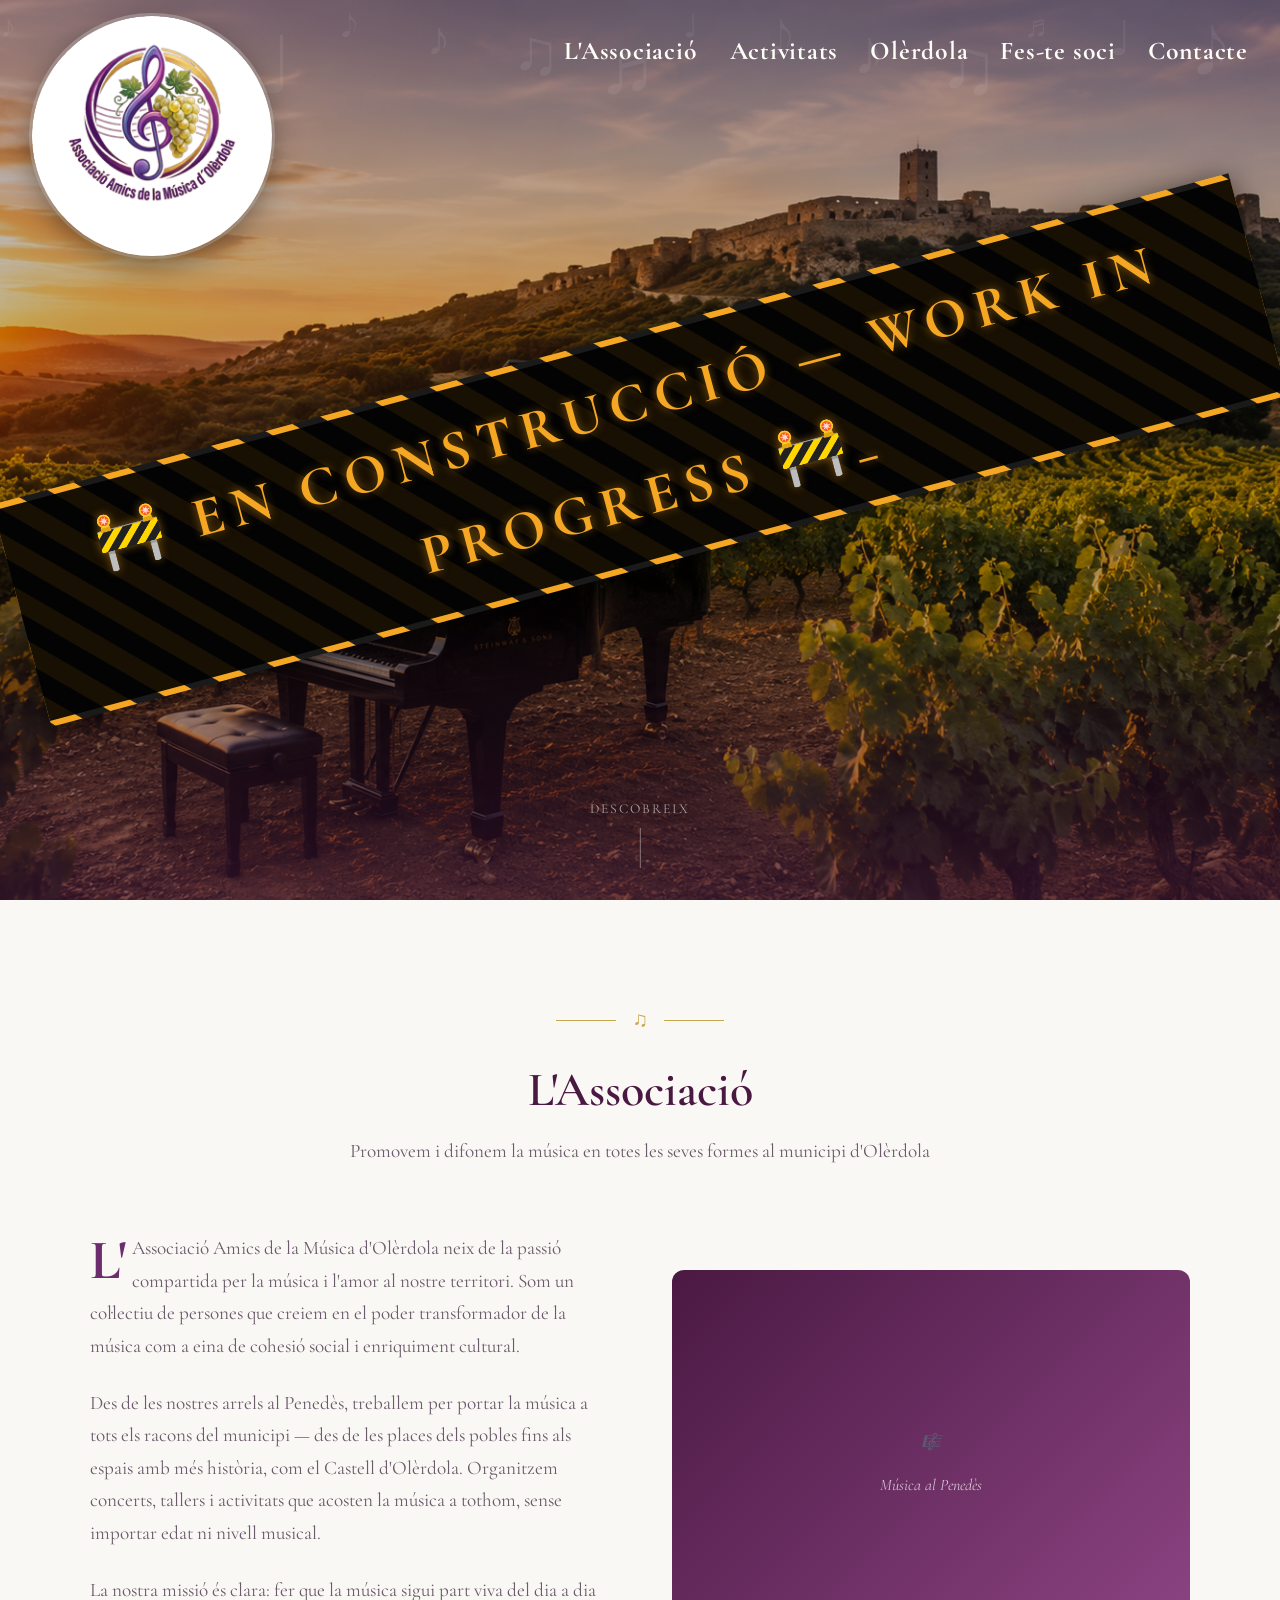
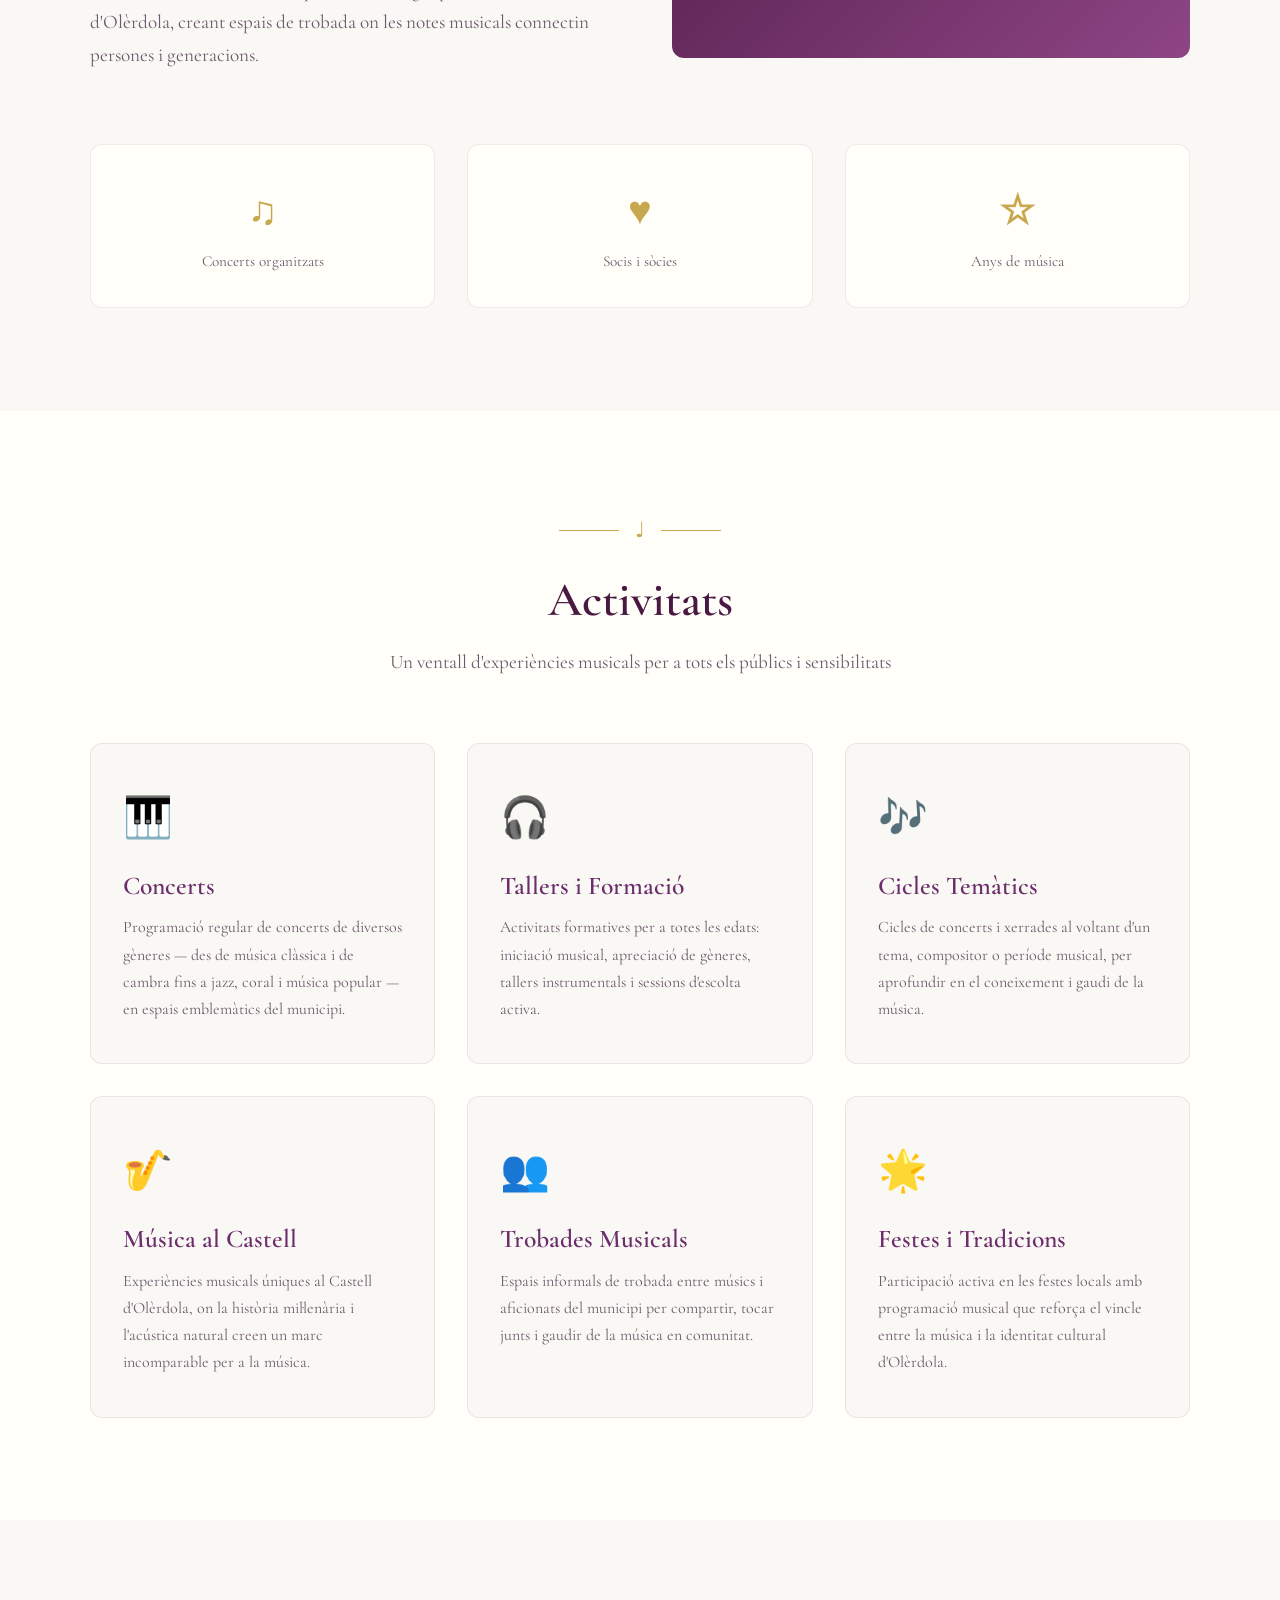
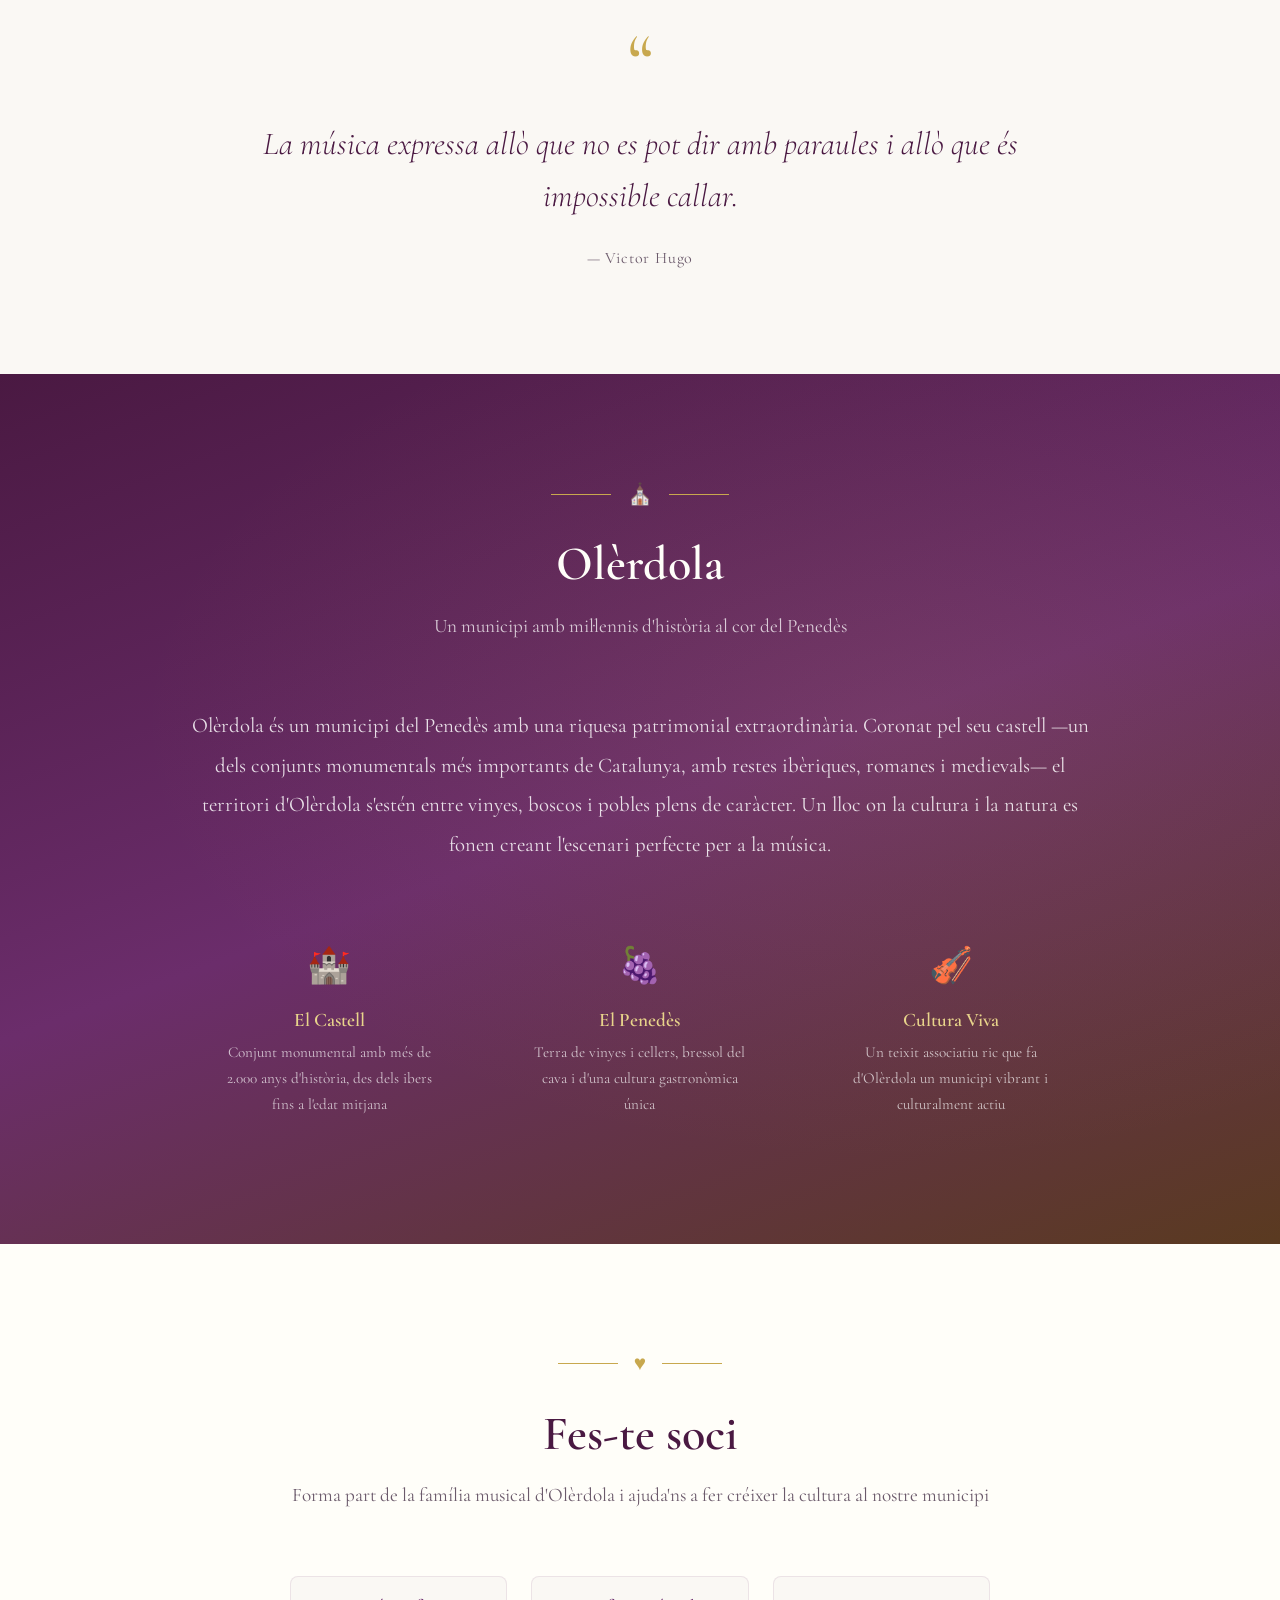
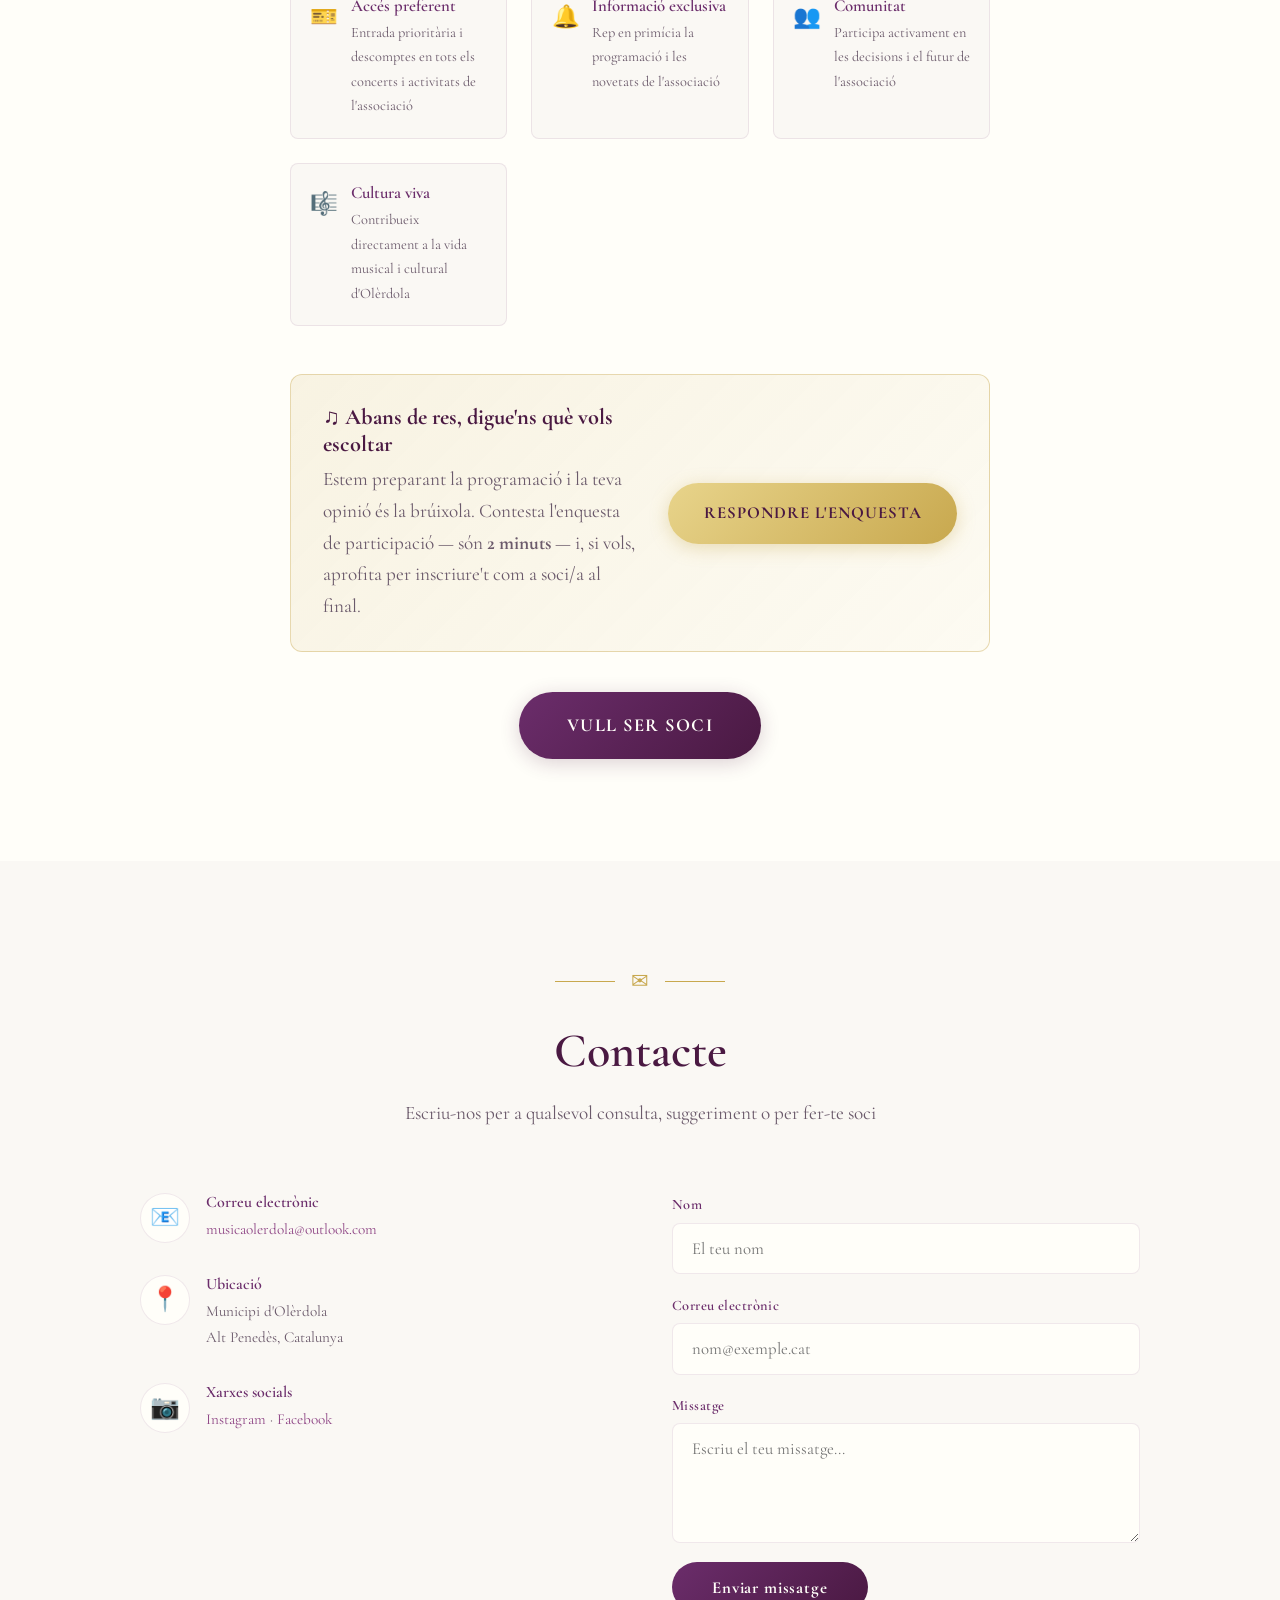
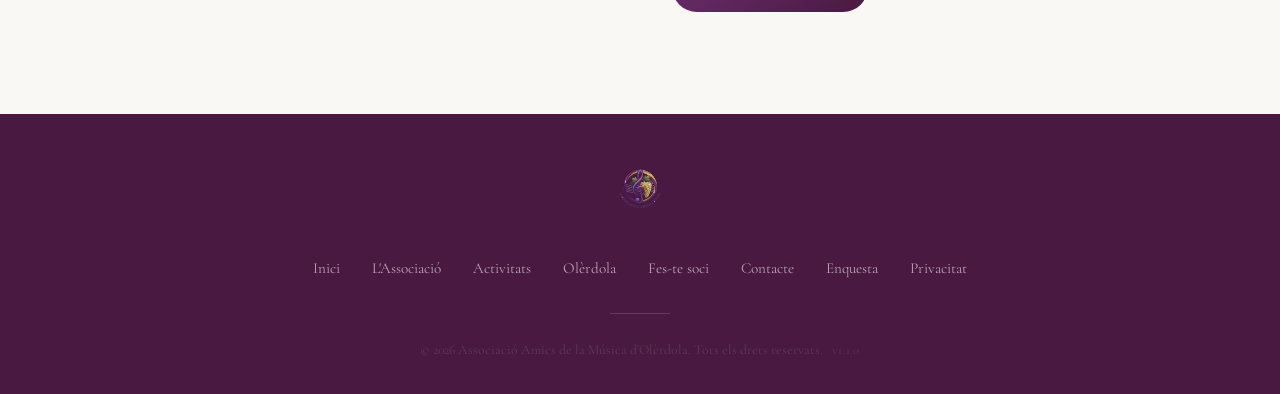
==== commit 591ebc89: "Enquesta digital, panell de resultats i correu arreglat (v1.1.0) Enquesta de participació que substi" ====
--- a/index.html
+++ b/index.html
@@ -12,6 +12,8 @@
   <meta property="og:type" content="website">
   <meta property="og:url" content="https://musicaolerdola.cat">
   <link rel="icon" type="image/png" href="assets/img/logo-fons-transparent.png">
+  <link rel="manifest" href="manifest.json">
+  <meta name="theme-color" content="#4a1942">
   <link rel="preconnect" href="https://fonts.googleapis.com">
   <link rel="preconnect" href="https://fonts.gstatic.com" crossorigin>
   <link href="https://fonts.googleapis.com/css2?family=Cormorant+Garamond:ital,wght@0,300;0,400;0,600;0,700;1,300;1,400&display=swap" rel="stylesheet">
@@ -213,6 +215,17 @@
           </div>
         </div>
       </div>
+      <div class="join-enquesta reveal">
+        <div class="join-enquesta-text">
+          <h3>&#9835; Abans de res, digue'ns què vols escoltar</h3>
+          <p>
+            Estem preparant la programació i la teva opinió és la brúixola. Contesta
+            l'enquesta de participació &mdash; són <strong>2 minuts</strong> &mdash; i, si vols,
+            aprofita per inscriure't com a soci/a al final.
+          </p>
+        </div>
+        <a href="enquesta.html" class="btn-enquesta">Respondre l'enquesta</a>
+      </div>
       <a href="#contacte" class="btn-join reveal">Vull ser soci</a>
     </div>
   </section>
@@ -252,6 +265,11 @@
         </div>
       </div>
       <form class="contact-form reveal reveal-delay-2" action="api/send-mail.php" method="POST">
+        <!-- Camp trampa per a robots: les persones no el veuen mai -->
+        <div style="position:absolute;left:-9999px;width:1px;height:1px;overflow:hidden" aria-hidden="true">
+          <label for="web">No omplis aquest camp</label>
+          <input type="text" id="web" name="web" tabindex="-1" autocomplete="off">
+        </div>
         <div class="form-group">
           <label for="nom">Nom</label>
           <input type="text" id="nom" name="nom" required placeholder="El teu nom">
@@ -280,9 +298,11 @@
         <a href="#olerdola">Olèrdola</a>
         <a href="#fes-te-soci">Fes-te soci</a>
         <a href="#contacte">Contacte</a>
+        <a href="enquesta.html">Enquesta</a>
+        <a href="privacitat.html">Privacitat</a>
       </div>
       <div class="footer-divider"></div>
-      <p class="footer-copy">&copy; 2025 Associació Amics de la Música d'Olèrdola. Tots els drets reservats.</p>
+      <p class="footer-copy">&copy; 2026 Associació Amics de la Música d'Olèrdola. Tots els drets reservats. <span class="footer-versio">v1.1.0</span></p>
     </div>
   </footer>
 
--- a/assets/css/style.css
+++ b/assets/css/style.css
@@ -726,6 +726,66 @@
   text-align: left;
 }
 
+/* ── Crida a l'enquesta de participació ── */
+.join-enquesta {
+  display: flex;
+  align-items: center;
+  gap: 2rem;
+  text-align: left;
+  margin: 0 0 2.5rem;
+  padding: 1.8rem 2rem;
+  background: linear-gradient(135deg, rgba(200, 168, 78, 0.13), rgba(200, 168, 78, 0.04));
+  border: 1px solid rgba(200, 168, 78, 0.4);
+  border-radius: 12px;
+}
+
+.join-enquesta-text h3 {
+  font-family: 'Cormorant Garamond', serif;
+  font-size: 1.4rem;
+  font-weight: 700;
+  color: var(--purple-dark);
+  margin: 0 0 0.4rem;
+}
+
+.join-enquesta-text p {
+  margin: 0;
+  color: var(--text-muted);
+  line-height: 1.65;
+}
+
+.btn-enquesta {
+  flex-shrink: 0;
+  display: inline-block;
+  padding: 1rem 2.2rem;
+  font-family: 'Cormorant Garamond', serif;
+  font-size: 1.05rem;
+  font-weight: 700;
+  letter-spacing: 0.06em;
+  text-transform: uppercase;
+  text-decoration: none;
+  white-space: nowrap;
+  color: var(--purple-dark);
+  background: linear-gradient(135deg, var(--gold-light), var(--gold));
+  border-radius: 50px;
+  transition: all 0.3s ease;
+  box-shadow: 0 4px 18px rgba(200, 168, 78, 0.35);
+}
+
+.btn-enquesta:hover {
+  transform: translateY(-2px);
+  box-shadow: 0 8px 26px rgba(200, 168, 78, 0.45);
+}
+
+@media (max-width: 700px) {
+  .join-enquesta {
+    flex-direction: column;
+    gap: 1.3rem;
+    text-align: center;
+    padding: 1.5rem 1.3rem;
+  }
+  .btn-enquesta { width: 100%; text-align: center; }
+}
+
 .join-benefit {
   display: flex;
   align-items: flex-start;
@@ -948,6 +1008,14 @@
   opacity: 0.5;
 }
 
+.footer-versio {
+  display: inline-block;
+  margin-left: 0.4rem;
+  font-size: 0.78rem;
+  letter-spacing: 0.06em;
+  opacity: 0.75;
+}
+
 /* ── Scroll Animations ── */
 
 .reveal {
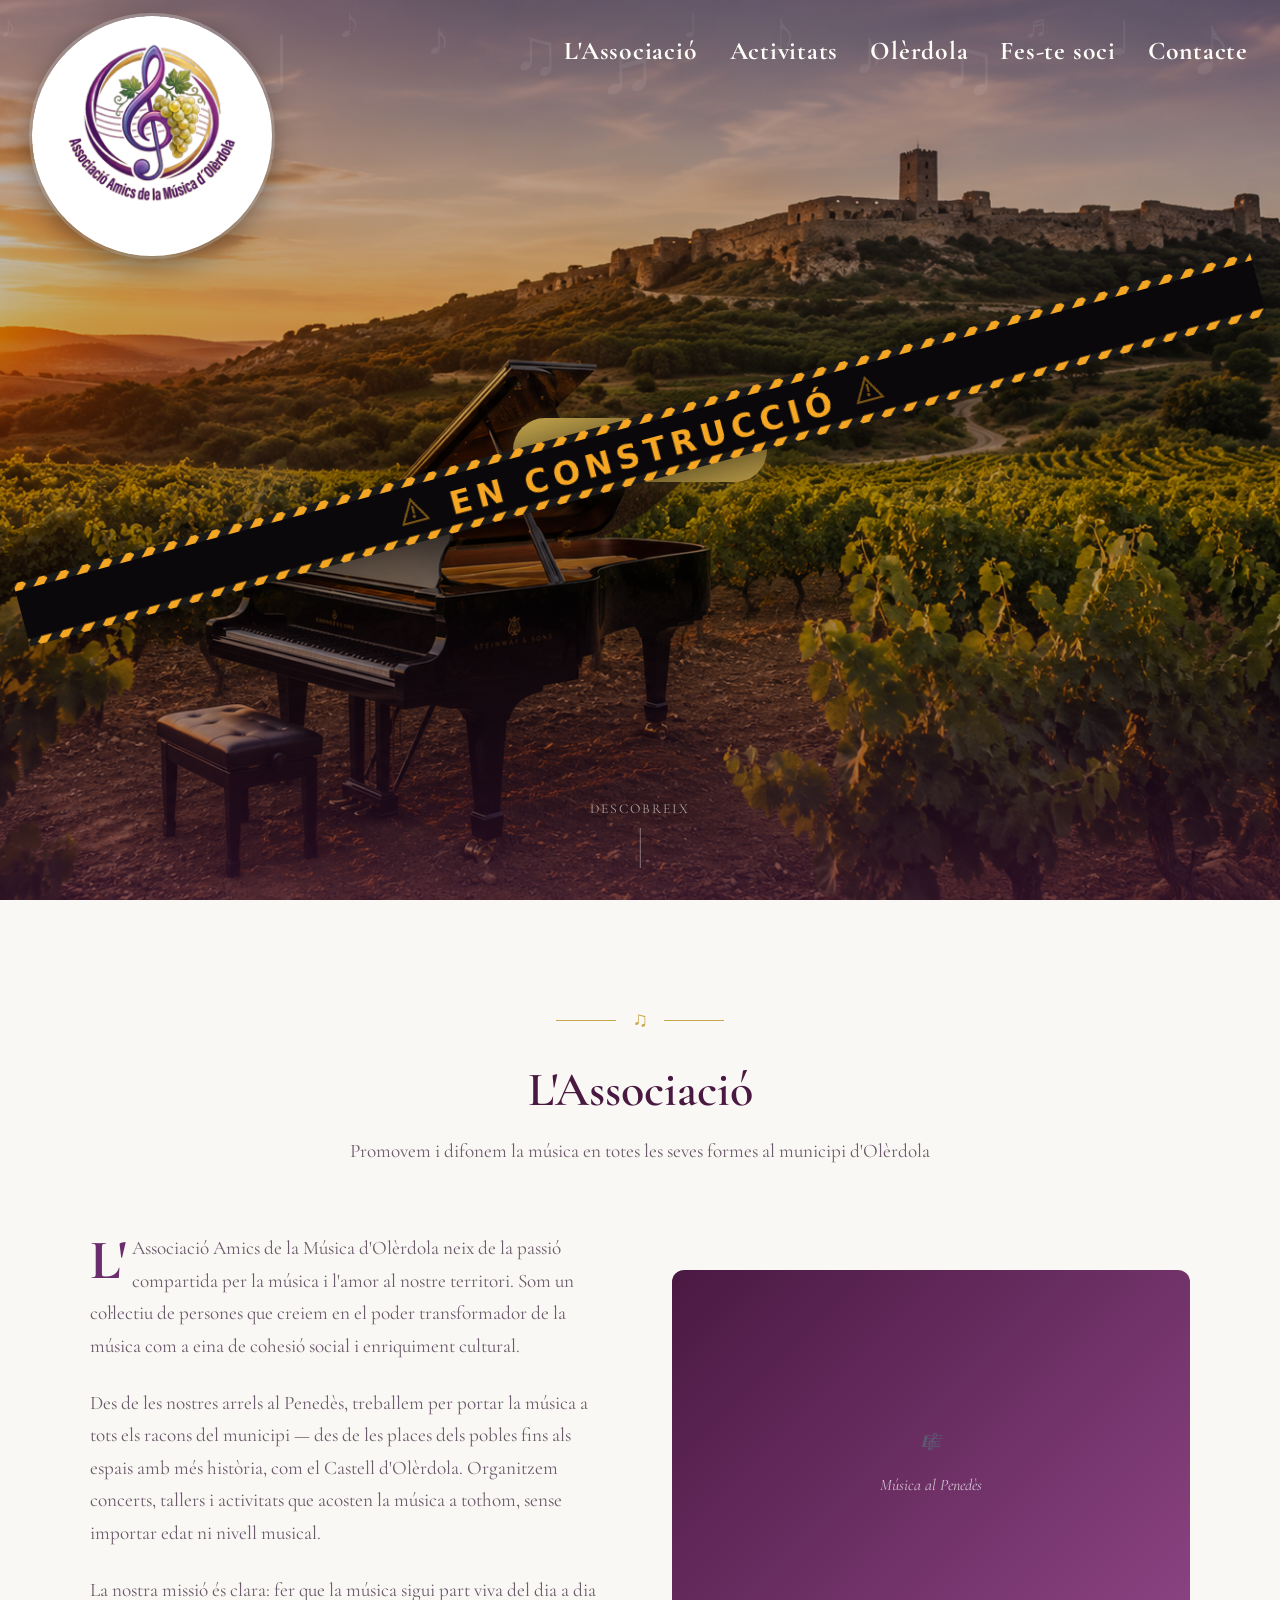
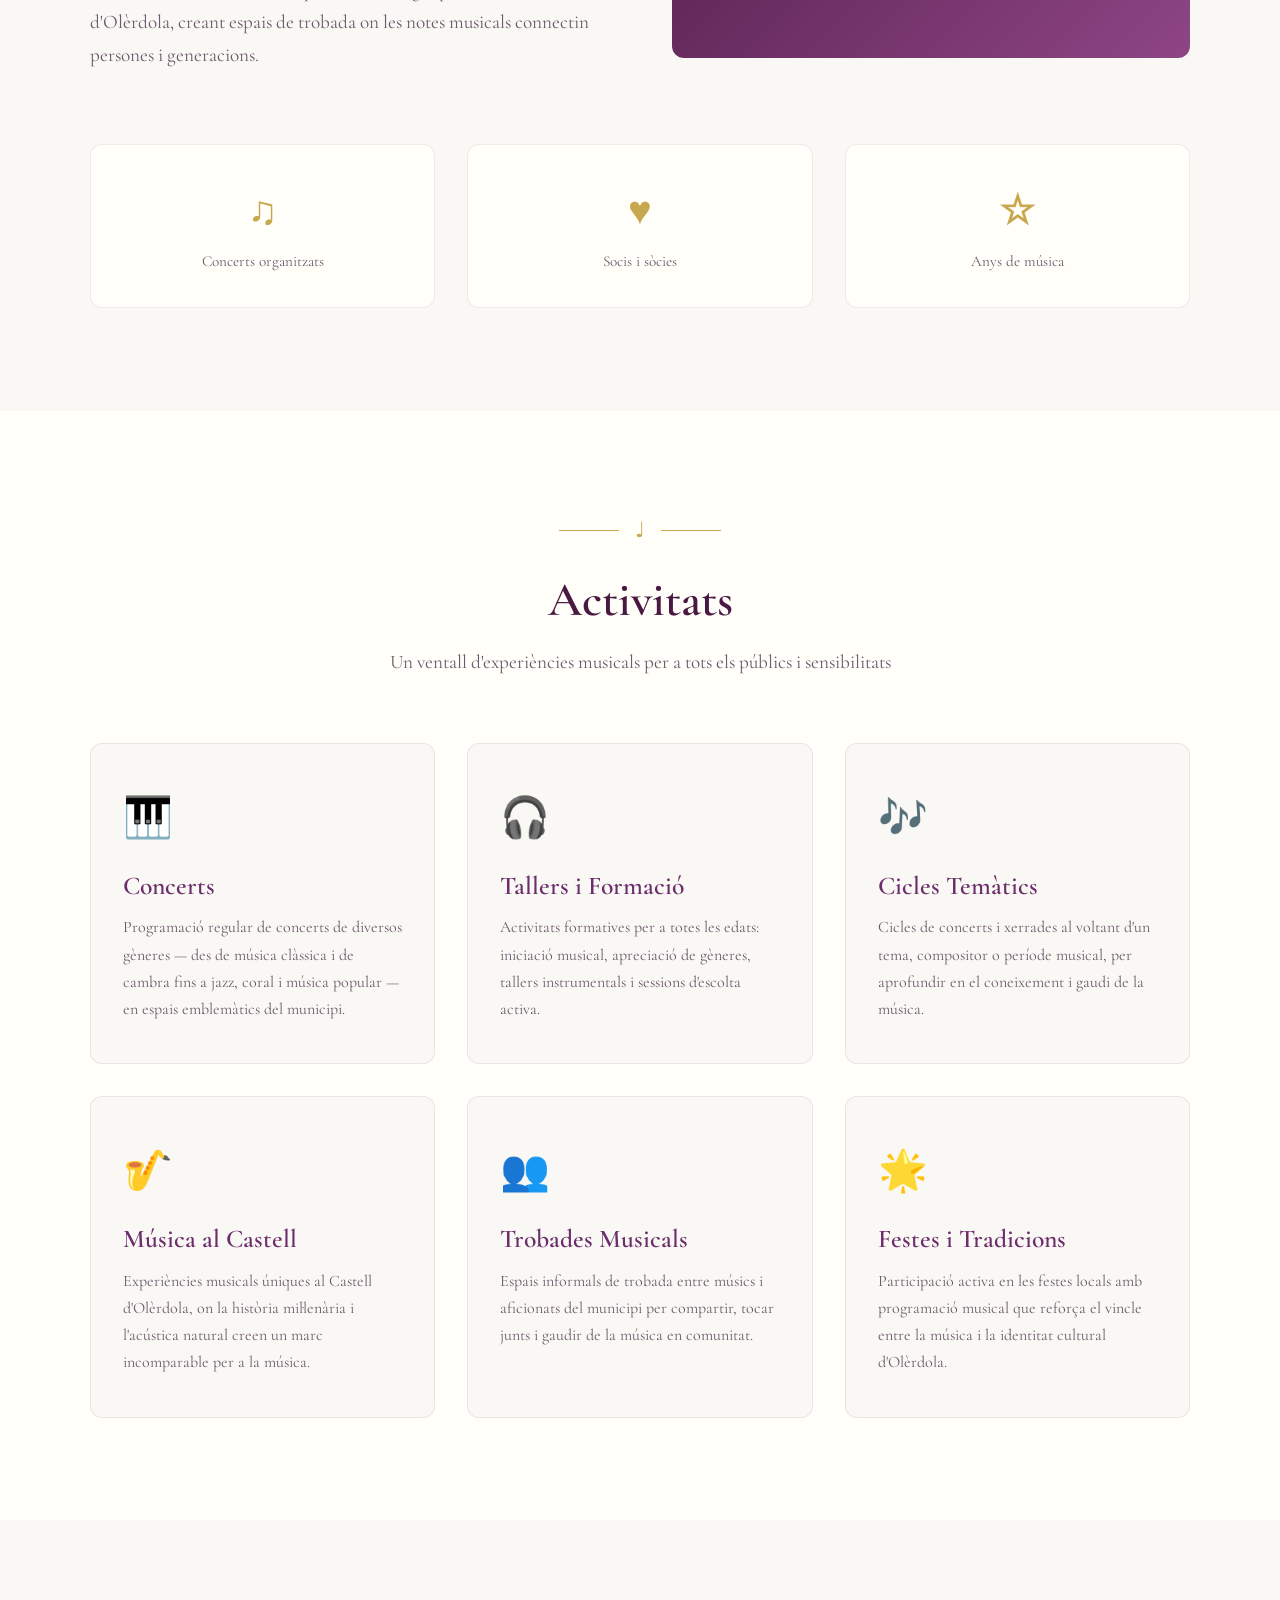
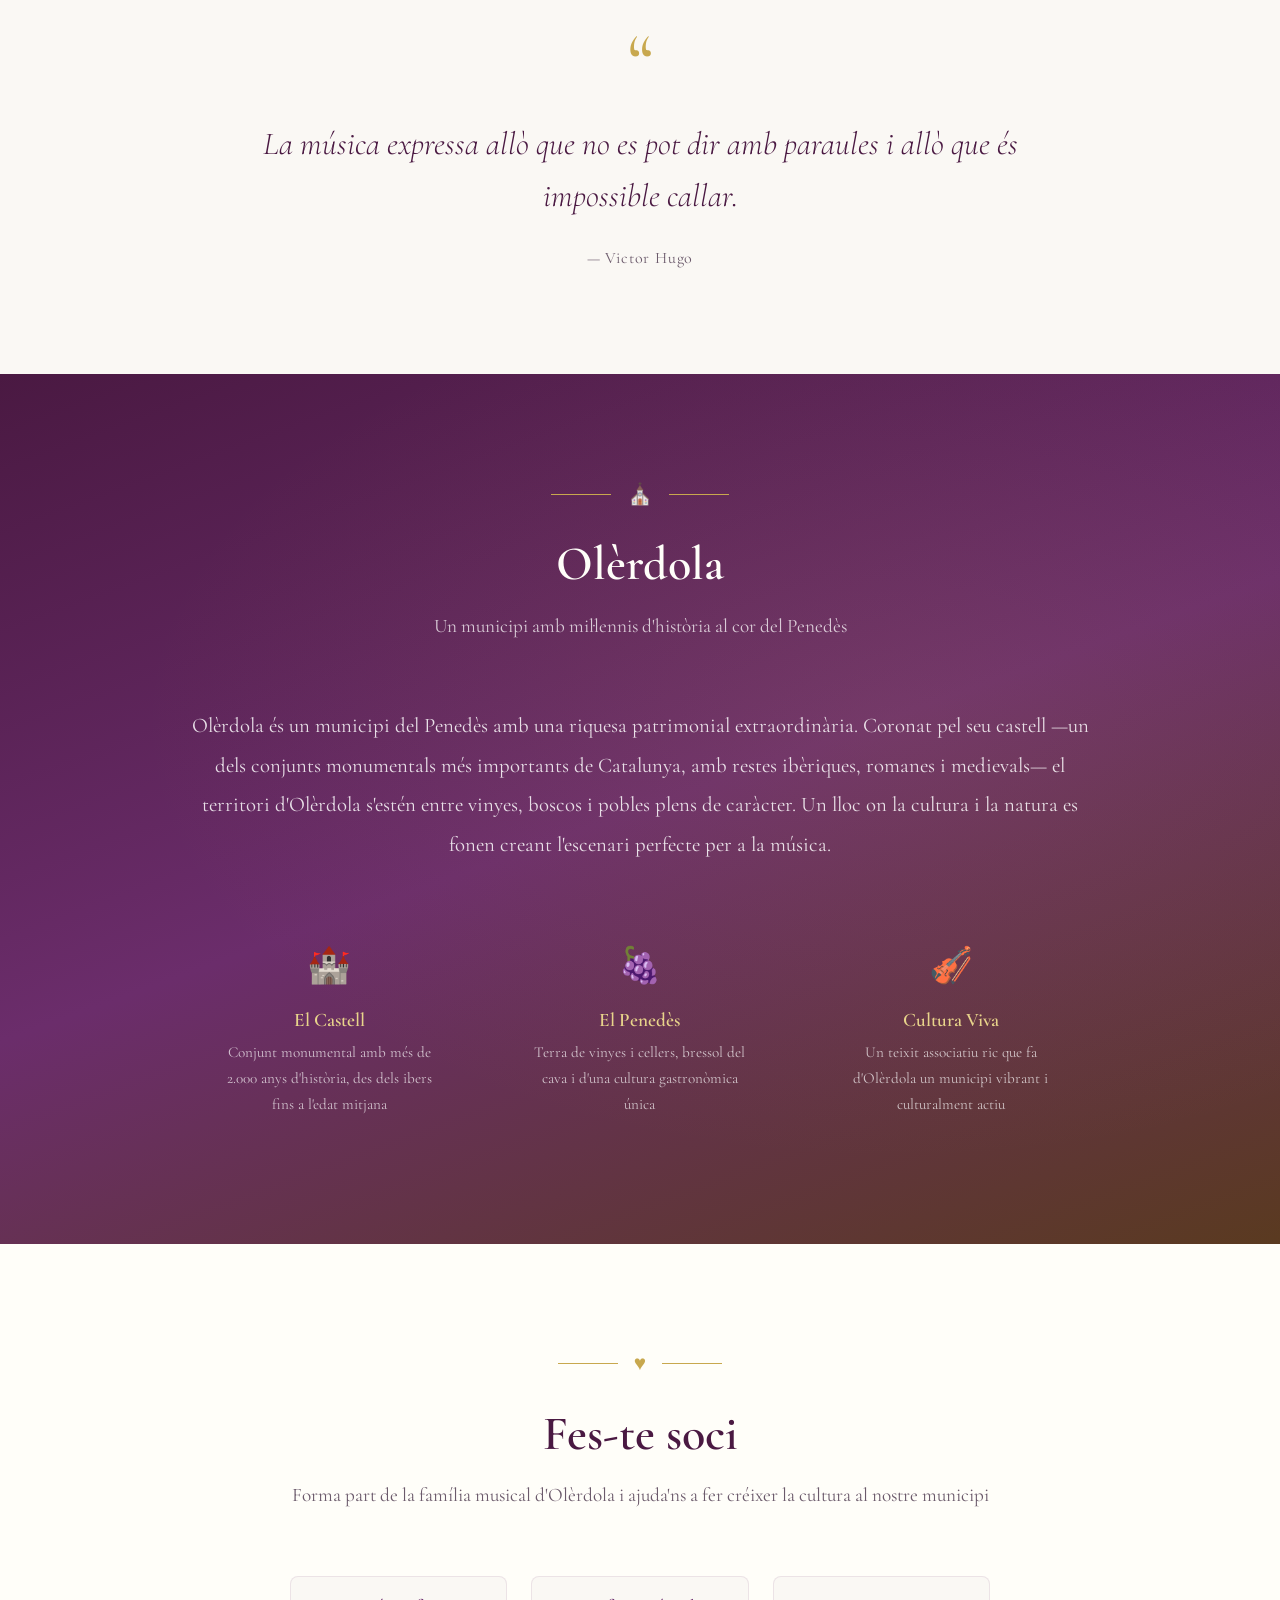
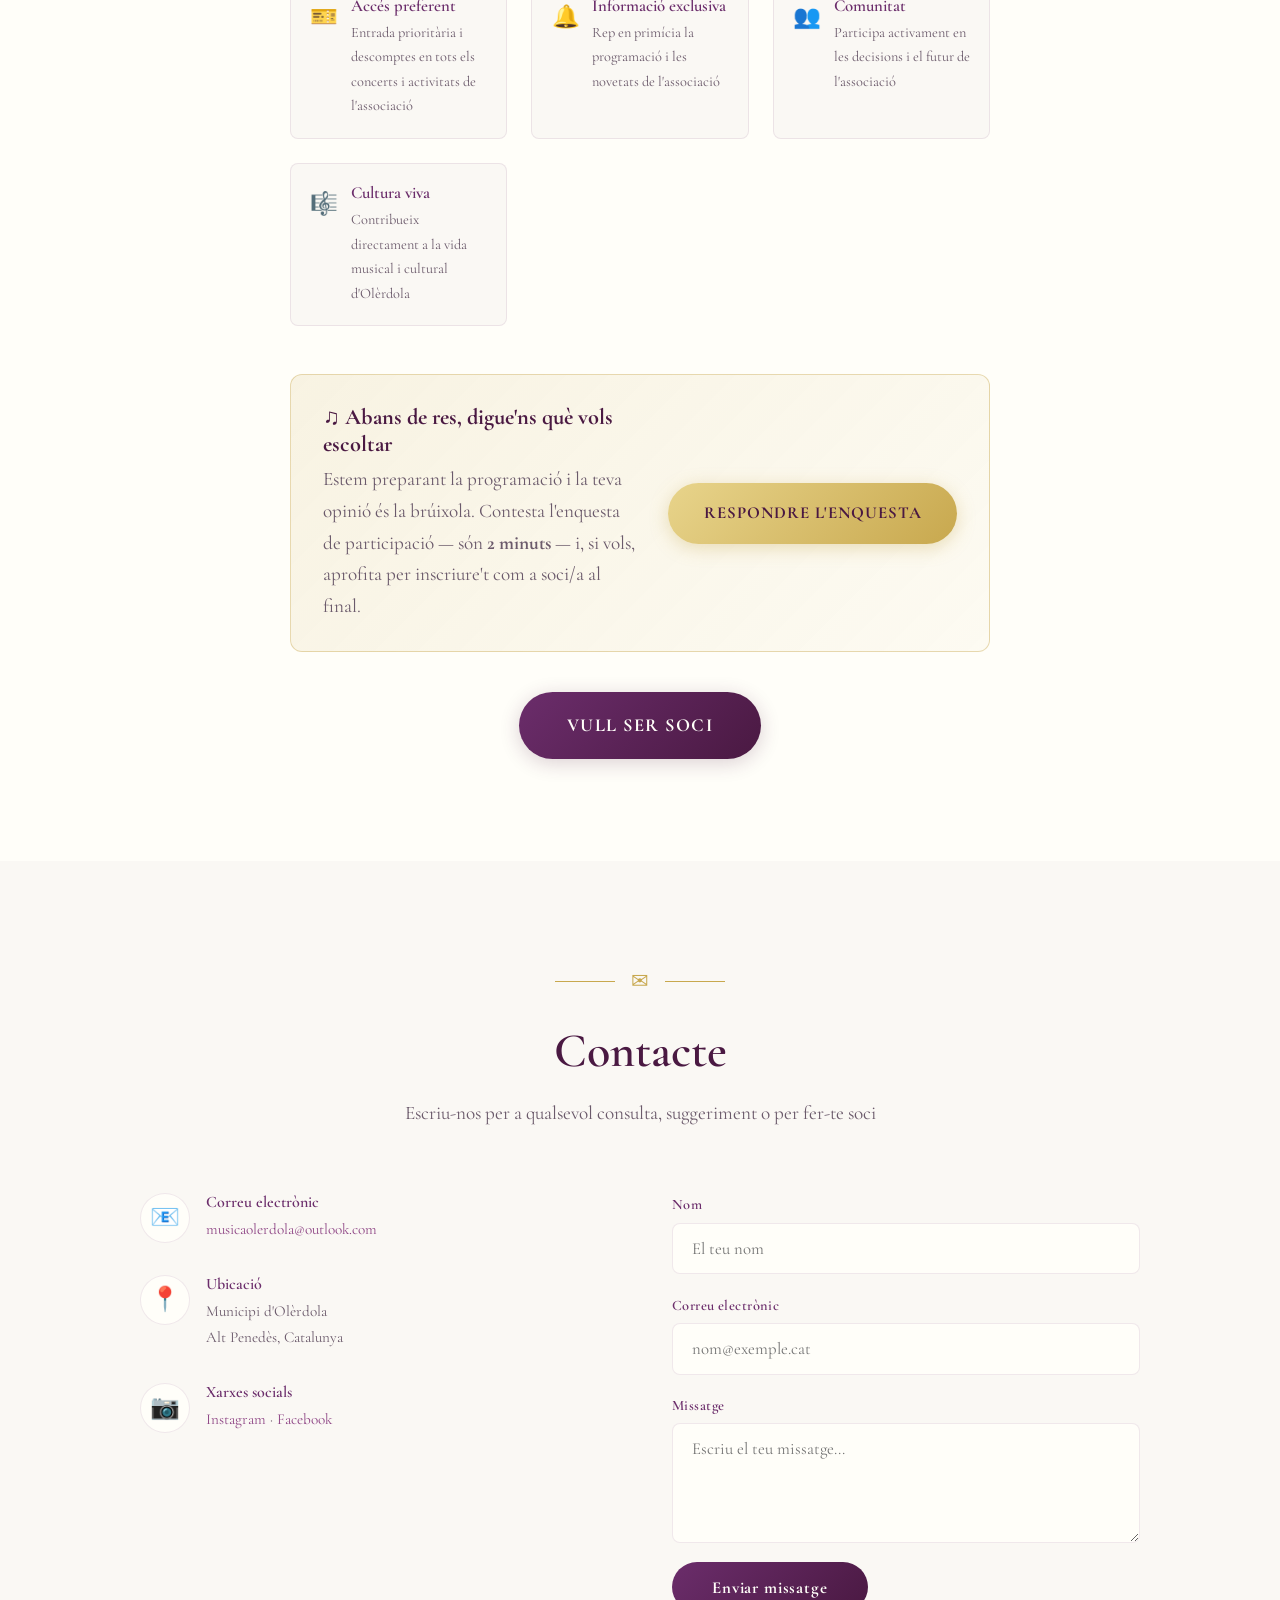
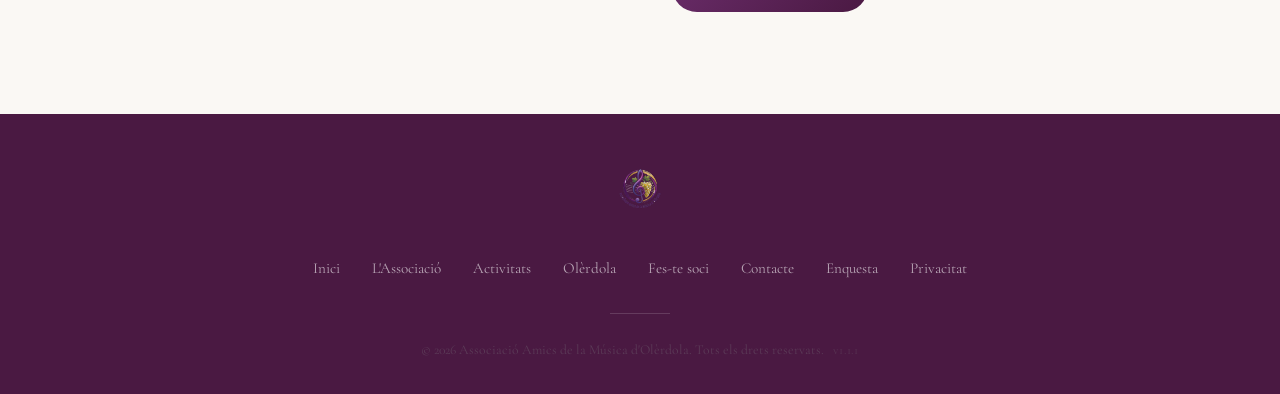
==== commit f34708f3: "Bàner «En construcció» com a GIF animat (v1.1.1) Substitueix l'animació CSS del bàner de la portada " ====
--- a/index.html
+++ b/index.html
@@ -41,9 +41,10 @@
   </nav>
 
   <!-- ── Hero ── -->
-  <div class="wip-banner">
+  <div class="wip-banner" role="img" aria-label="Web en construcció">
     <div class="wip-banner-inner">
-      <div class="wip-banner-text">🚧 En construcció — Work in Progress 🚧<span>_</span></div>
+      <img class="wip-gif" src="assets/img/en-construccio.gif" alt="En construcció">
+      <img class="wip-fix" src="assets/img/en-construccio.png" alt="En construcció">
     </div>
   </div>
 
@@ -302,7 +303,7 @@
         <a href="privacitat.html">Privacitat</a>
       </div>
       <div class="footer-divider"></div>
-      <p class="footer-copy">&copy; 2026 Associació Amics de la Música d'Olèrdola. Tots els drets reservats. <span class="footer-versio">v1.1.0</span></p>
+      <p class="footer-copy">&copy; 2026 Associació Amics de la Música d'Olèrdola. Tots els drets reservats. <span class="footer-versio">v1.1.1</span></p>
     </div>
   </footer>
 
--- a/assets/css/style.css
+++ b/assets/css/style.css
@@ -48,47 +48,28 @@
   overflow: hidden;
 }
 
+/* La banda que travessa el hero. El moviment el fa el GIF, no el CSS. */
 .wip-banner-inner {
-  background: repeating-linear-gradient(
-    45deg,
-    #f5a623,
-    #f5a623 20px,
-    #1a1a1a 20px,
-    #1a1a1a 40px
-  );
-  background-size: 56.57px 56.57px;
-  animation: wip-stripes 1s linear infinite;
-  padding: 6px 0;
   width: 150%;
   transform: rotate(-15deg);
-  box-shadow: 0 4px 30px rgba(0,0,0,0.6);
-}
-
-.wip-banner-text {
-  background: rgba(0, 0, 0, 0.9);
-  color: #f5a623;
-  text-align: center;
-  padding: 14px 0;
-  font-family: 'Cormorant Garamond', serif;
-  font-size: clamp(1.8rem, 5vw, 3.5rem);
-  font-weight: 700;
-  letter-spacing: 0.15em;
-  text-transform: uppercase;
-  text-shadow: 0 0 10px rgba(245, 166, 35, 0.5);
-}
-
-.wip-banner-text span {
-  animation: wip-blink 1s step-end infinite;
-}
-
-@keyframes wip-stripes {
-  0% { background-position: 0 0; }
-  100% { background-position: 56.57px 0; }
-}
-
-@keyframes wip-blink {
-  0%, 100% { opacity: 1; }
-  50% { opacity: 0; }
+  filter: drop-shadow(0 6px 26px rgba(0, 0, 0, 0.65));
+}
+
+.wip-banner-inner img {
+  display: block;
+  width: 100%;
+  height: auto;
+}
+
+/* Versió fixa per a qui té la reducció de moviment activada al sistema.
+   Els selectors porten el pare perquè guanyin en especificitat a la regla
+   «.wip-banner-inner img» de més amunt; si no, el display:block la sobreescriu
+   i es veurien les dues imatges alhora. */
+.wip-banner-inner .wip-fix { display: none; }
+
+@media (prefers-reduced-motion: reduce) {
+  .wip-banner-inner .wip-gif { display: none; }
+  .wip-banner-inner .wip-fix { display: block; }
 }
 
 /* ── Typography ── */
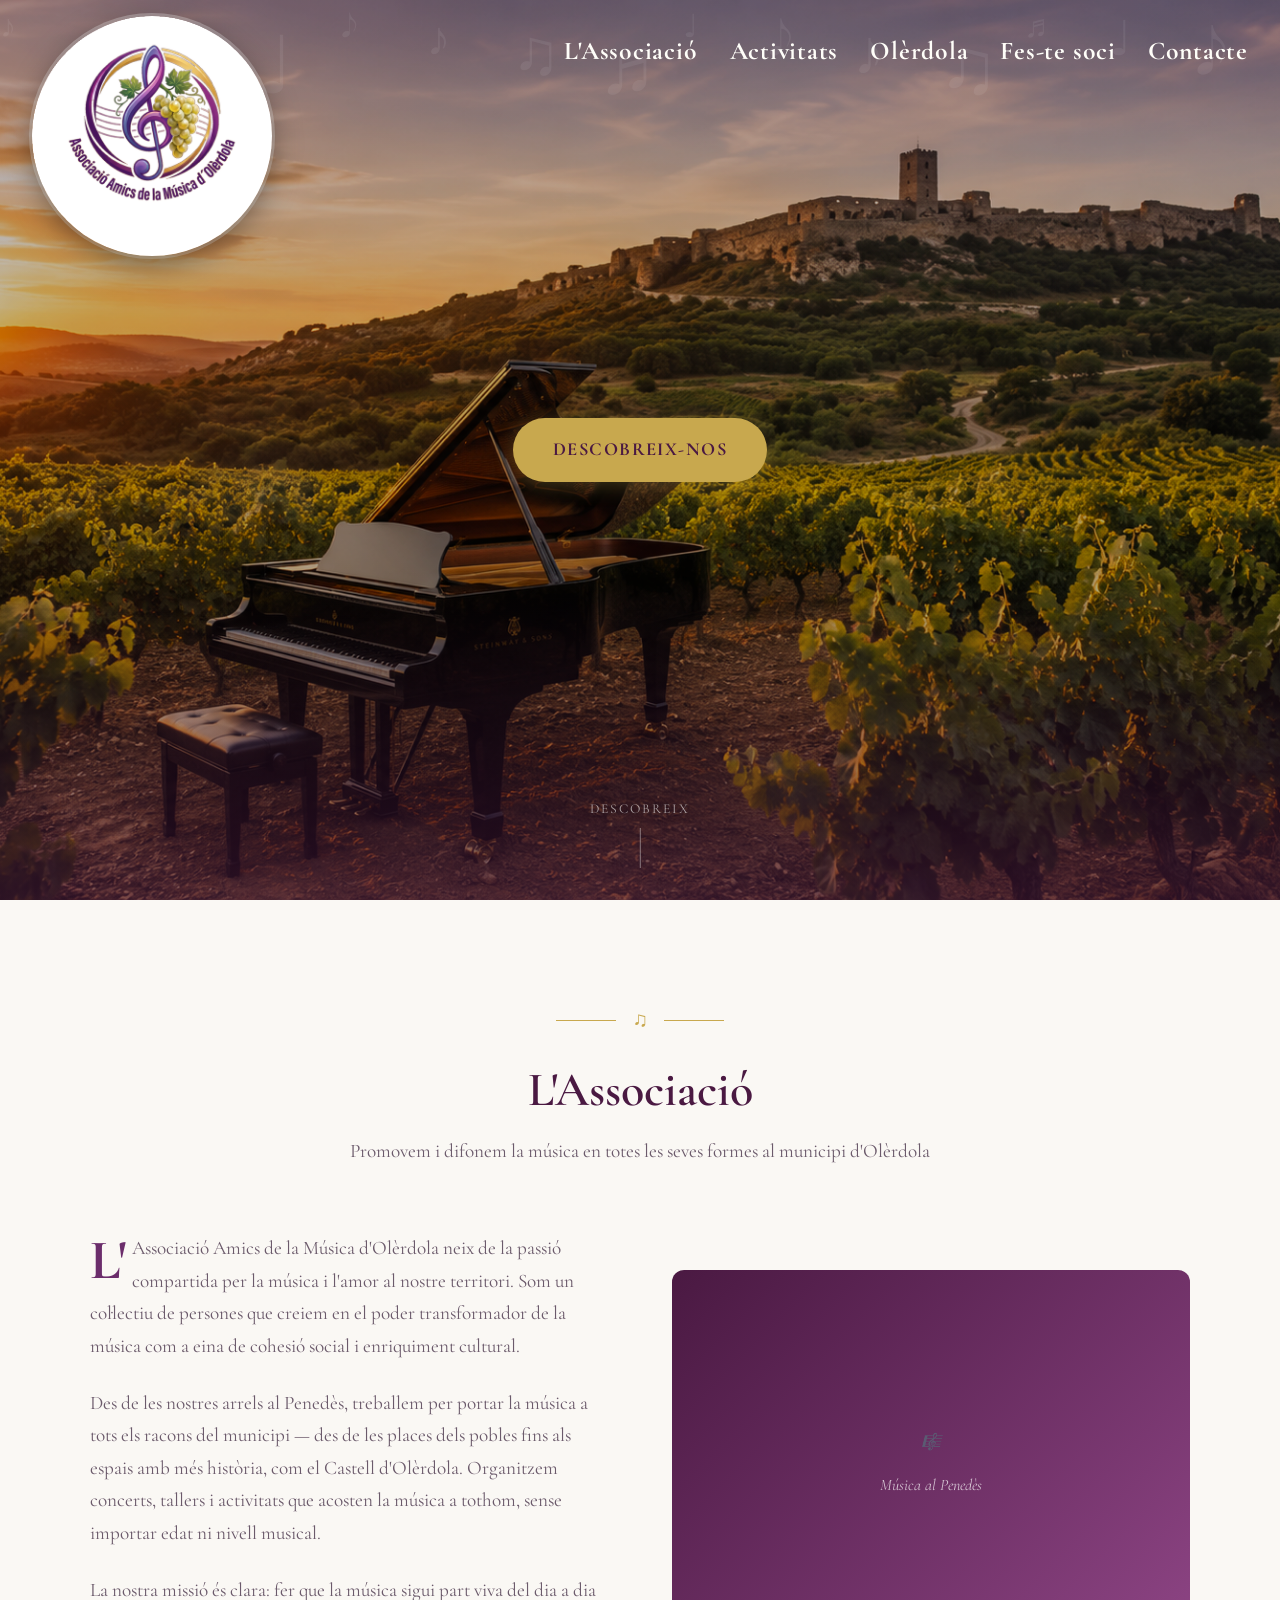
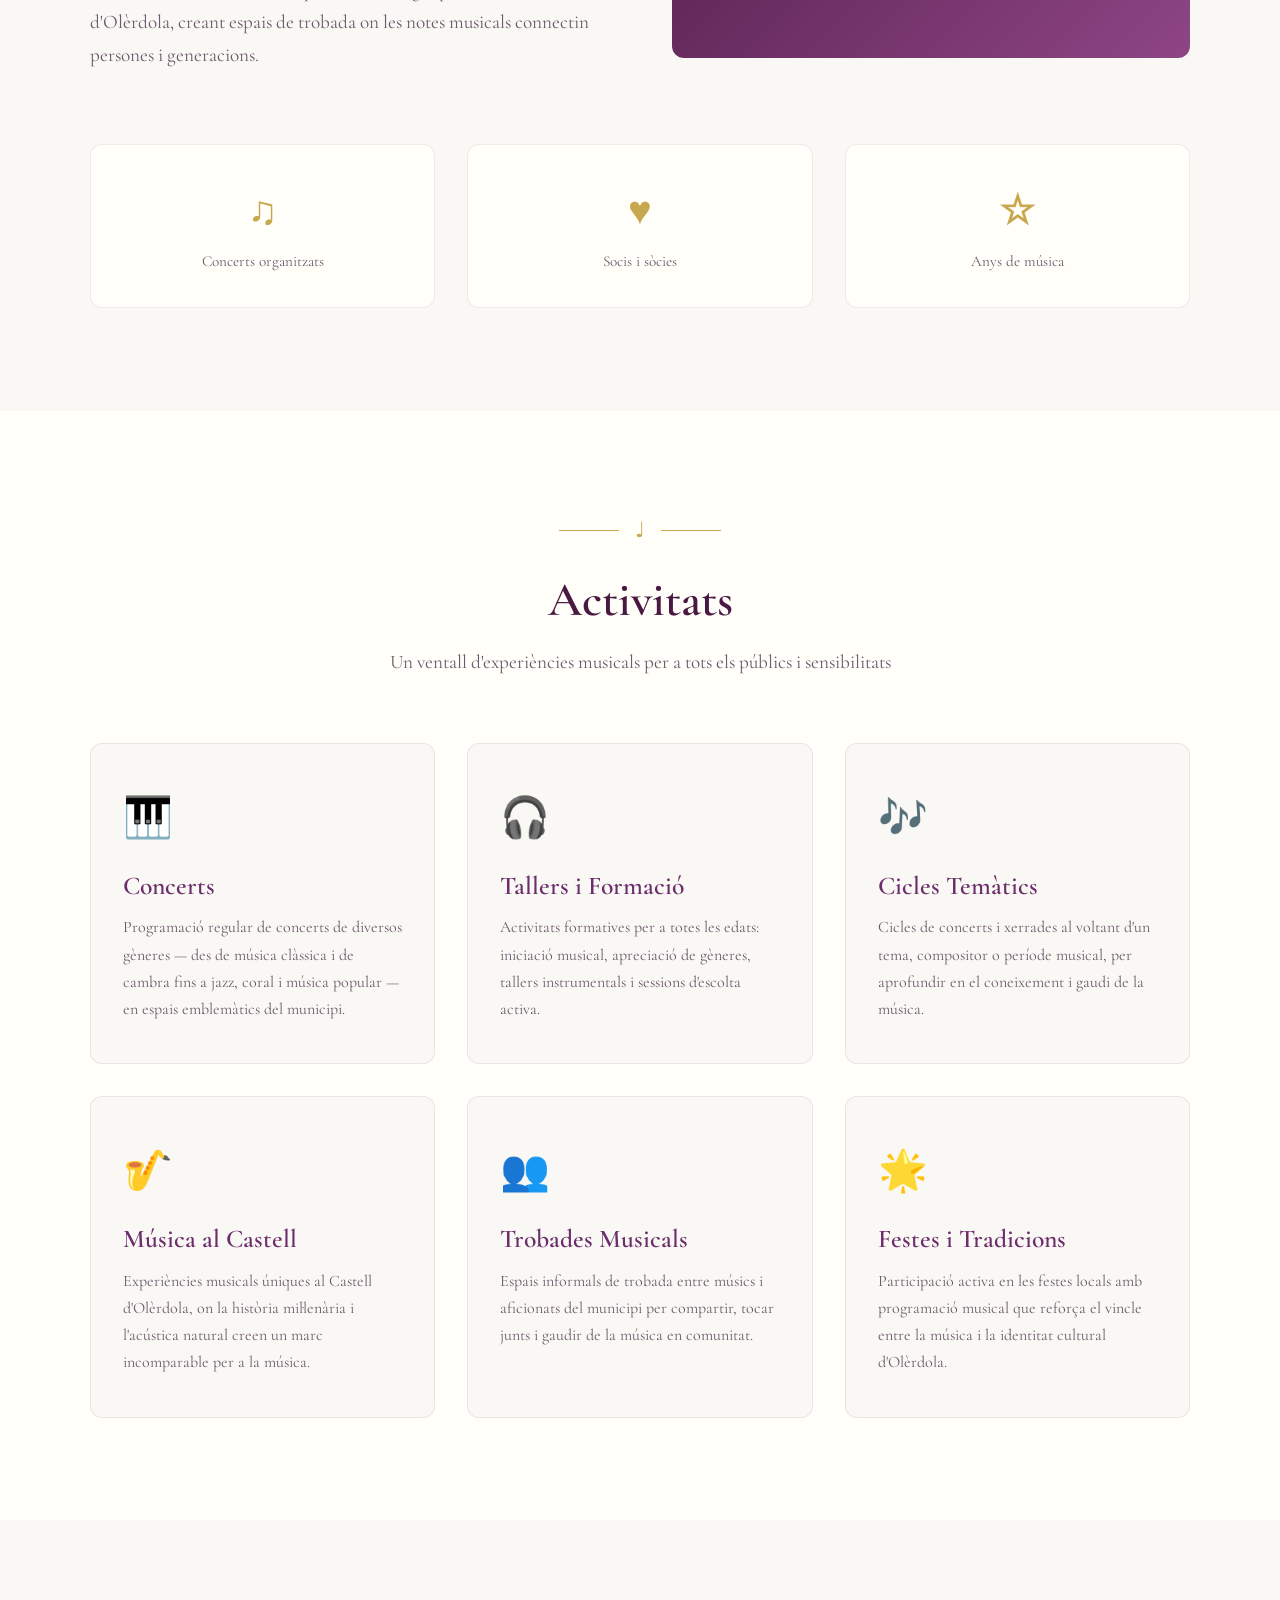
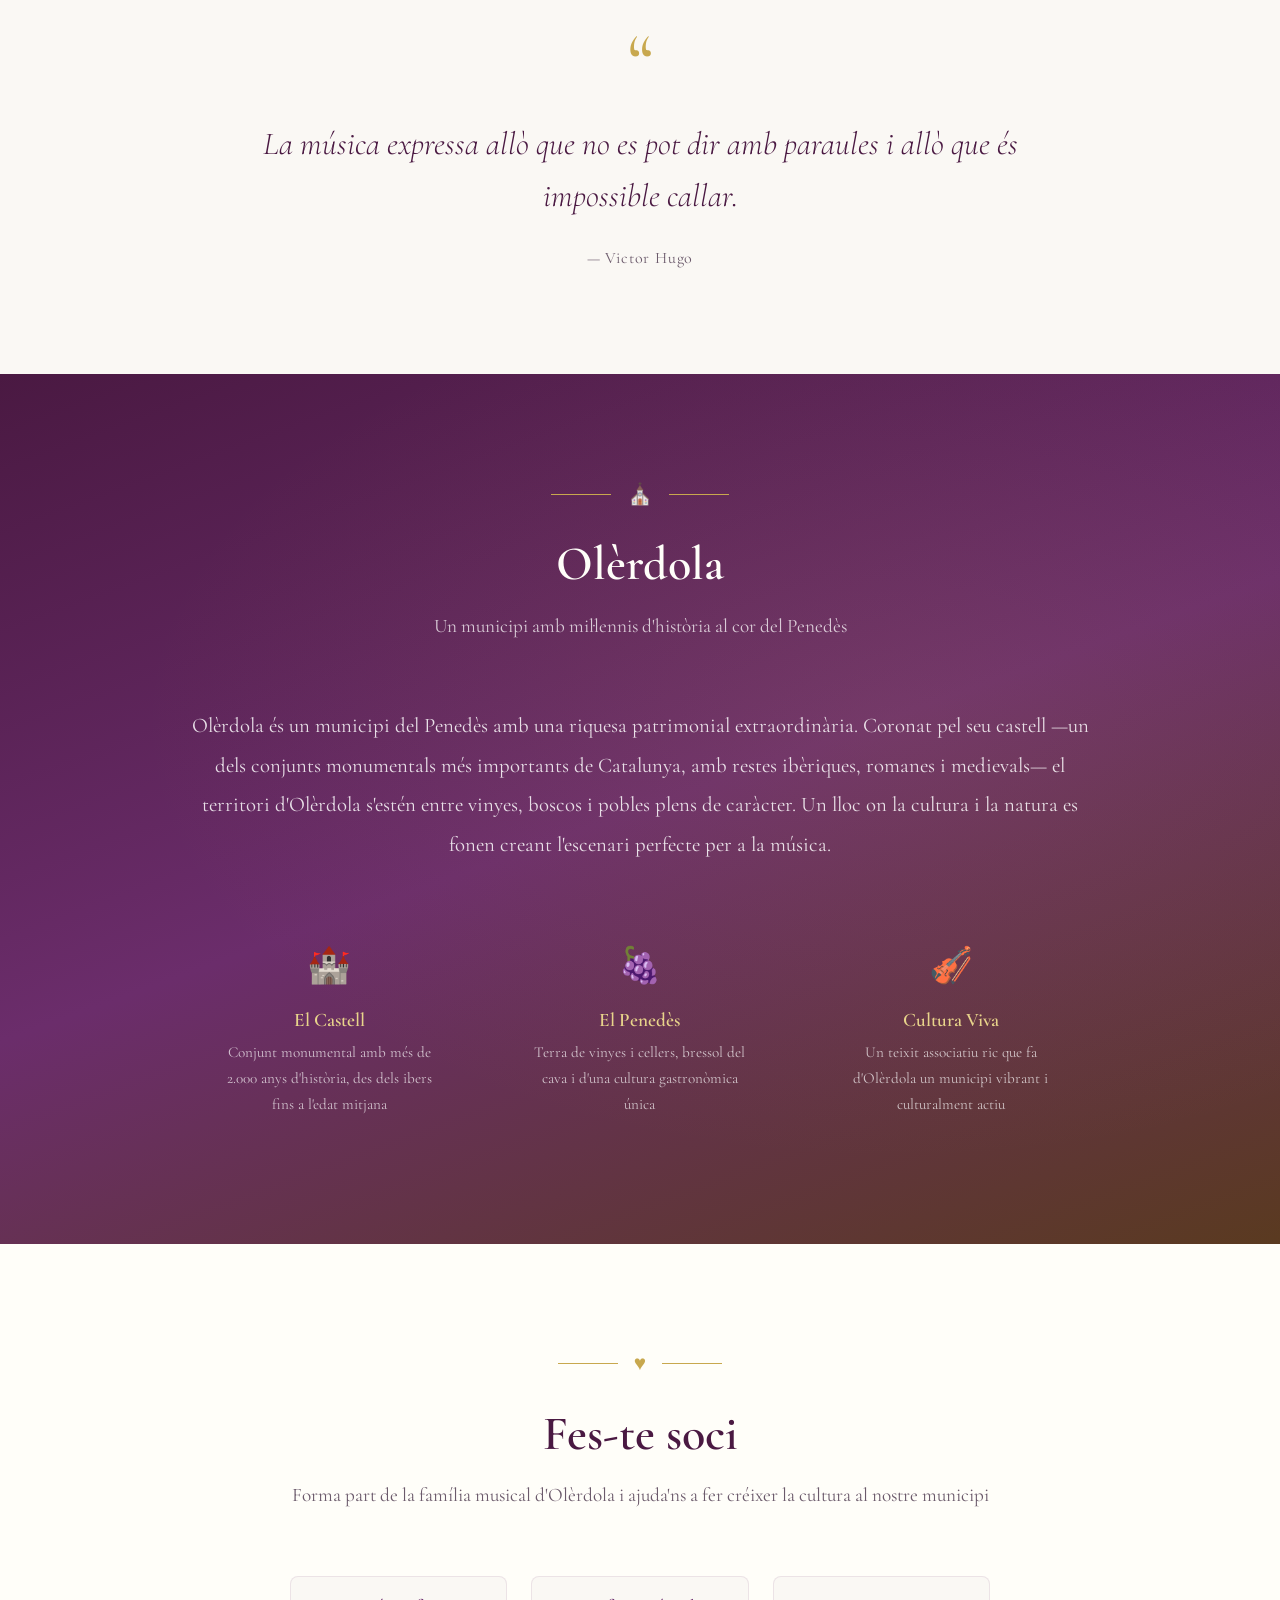
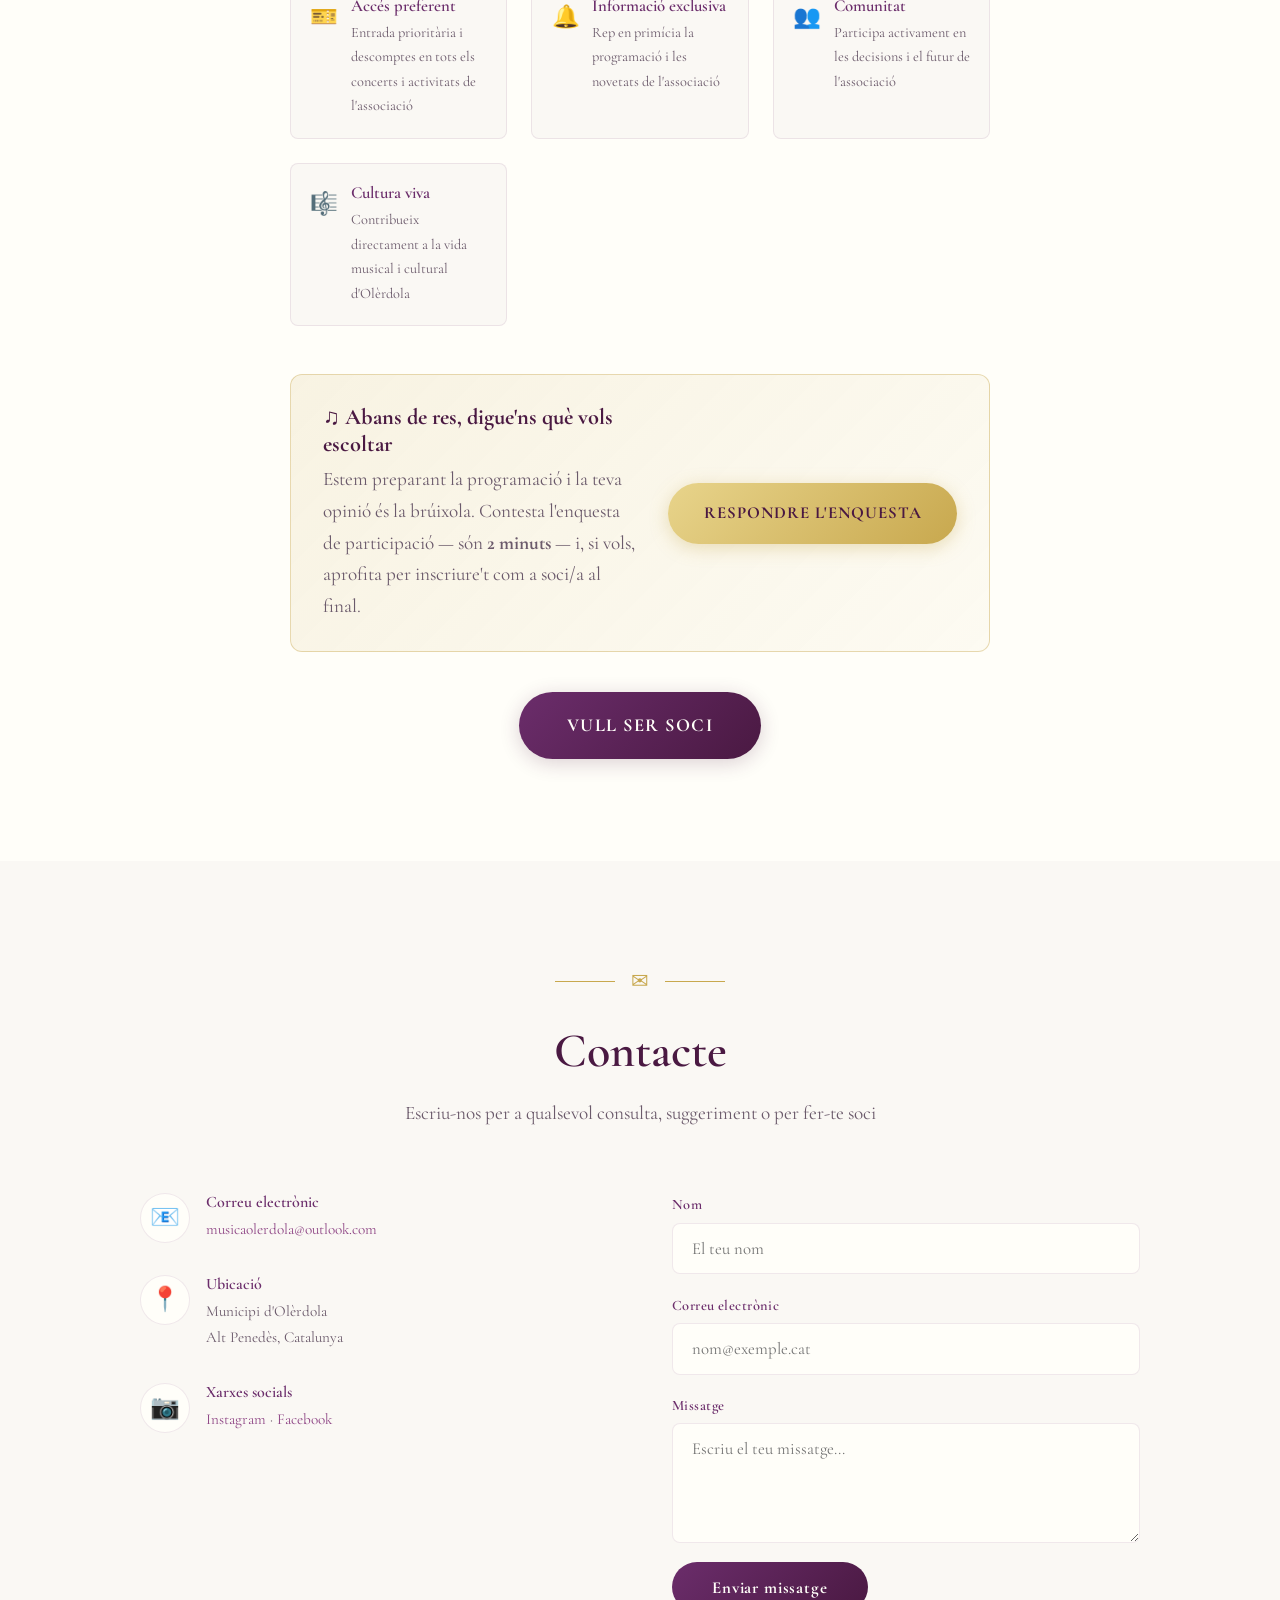
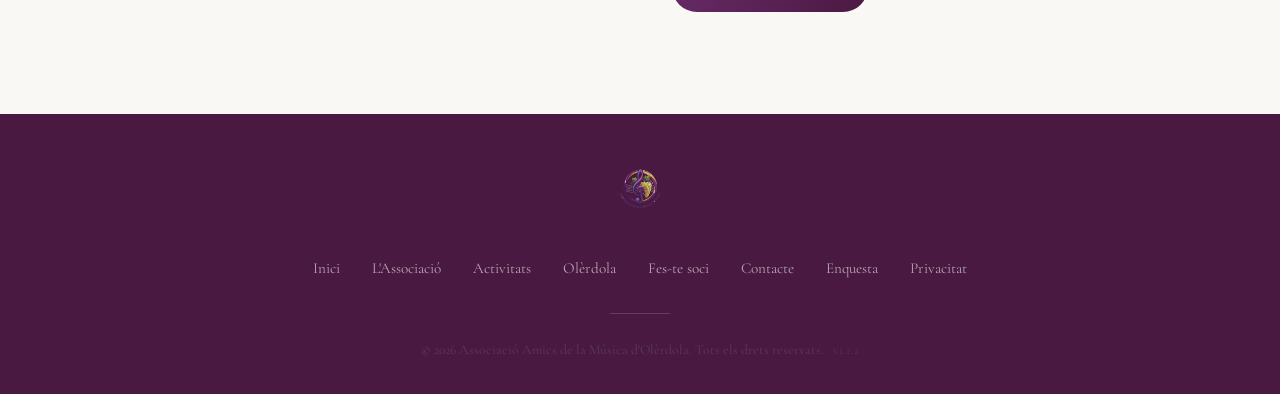
==== commit 28b1fb16: "Retira el bàner «En construcció» de la portada (v1.1.2) El hero es veu ja sense la banda diagonal al" ====
--- a/index.html
+++ b/index.html
@@ -41,12 +41,8 @@
   </nav>
 
   <!-- ── Hero ── -->
-  <div class="wip-banner" role="img" aria-label="Web en construcció">
-    <div class="wip-banner-inner">
-      <img class="wip-gif" src="assets/img/en-construccio.gif" alt="En construcció">
-      <img class="wip-fix" src="assets/img/en-construccio.png" alt="En construcció">
-    </div>
-  </div>
+  <!-- El bàner «En construcció» s'ha retirat. Per tornar-lo a posar, mira
+       README.md → «El bàner En construcció». -->
 
   <section class="hero" id="inici">
     <div class="hero-bg"></div>
@@ -303,7 +299,7 @@
         <a href="privacitat.html">Privacitat</a>
       </div>
       <div class="footer-divider"></div>
-      <p class="footer-copy">&copy; 2026 Associació Amics de la Música d'Olèrdola. Tots els drets reservats. <span class="footer-versio">v1.1.1</span></p>
+      <p class="footer-copy">&copy; 2026 Associació Amics de la Música d'Olèrdola. Tots els drets reservats. <span class="footer-versio">v1.1.2</span></p>
     </div>
   </footer>
 
--- a/assets/css/style.css
+++ b/assets/css/style.css
@@ -33,7 +33,9 @@
   overflow-x: hidden;
 }
 
-/* ── WIP Banner ── */
+/* ── Bàner «En construcció» ──
+   Retirat del web. Els estils es conserven perquè tornar-lo a posar sigui
+   només afegir el bloc HTML altra vegada (vegeu README.md). */
 .wip-banner {
   position: fixed;
   top: 0;
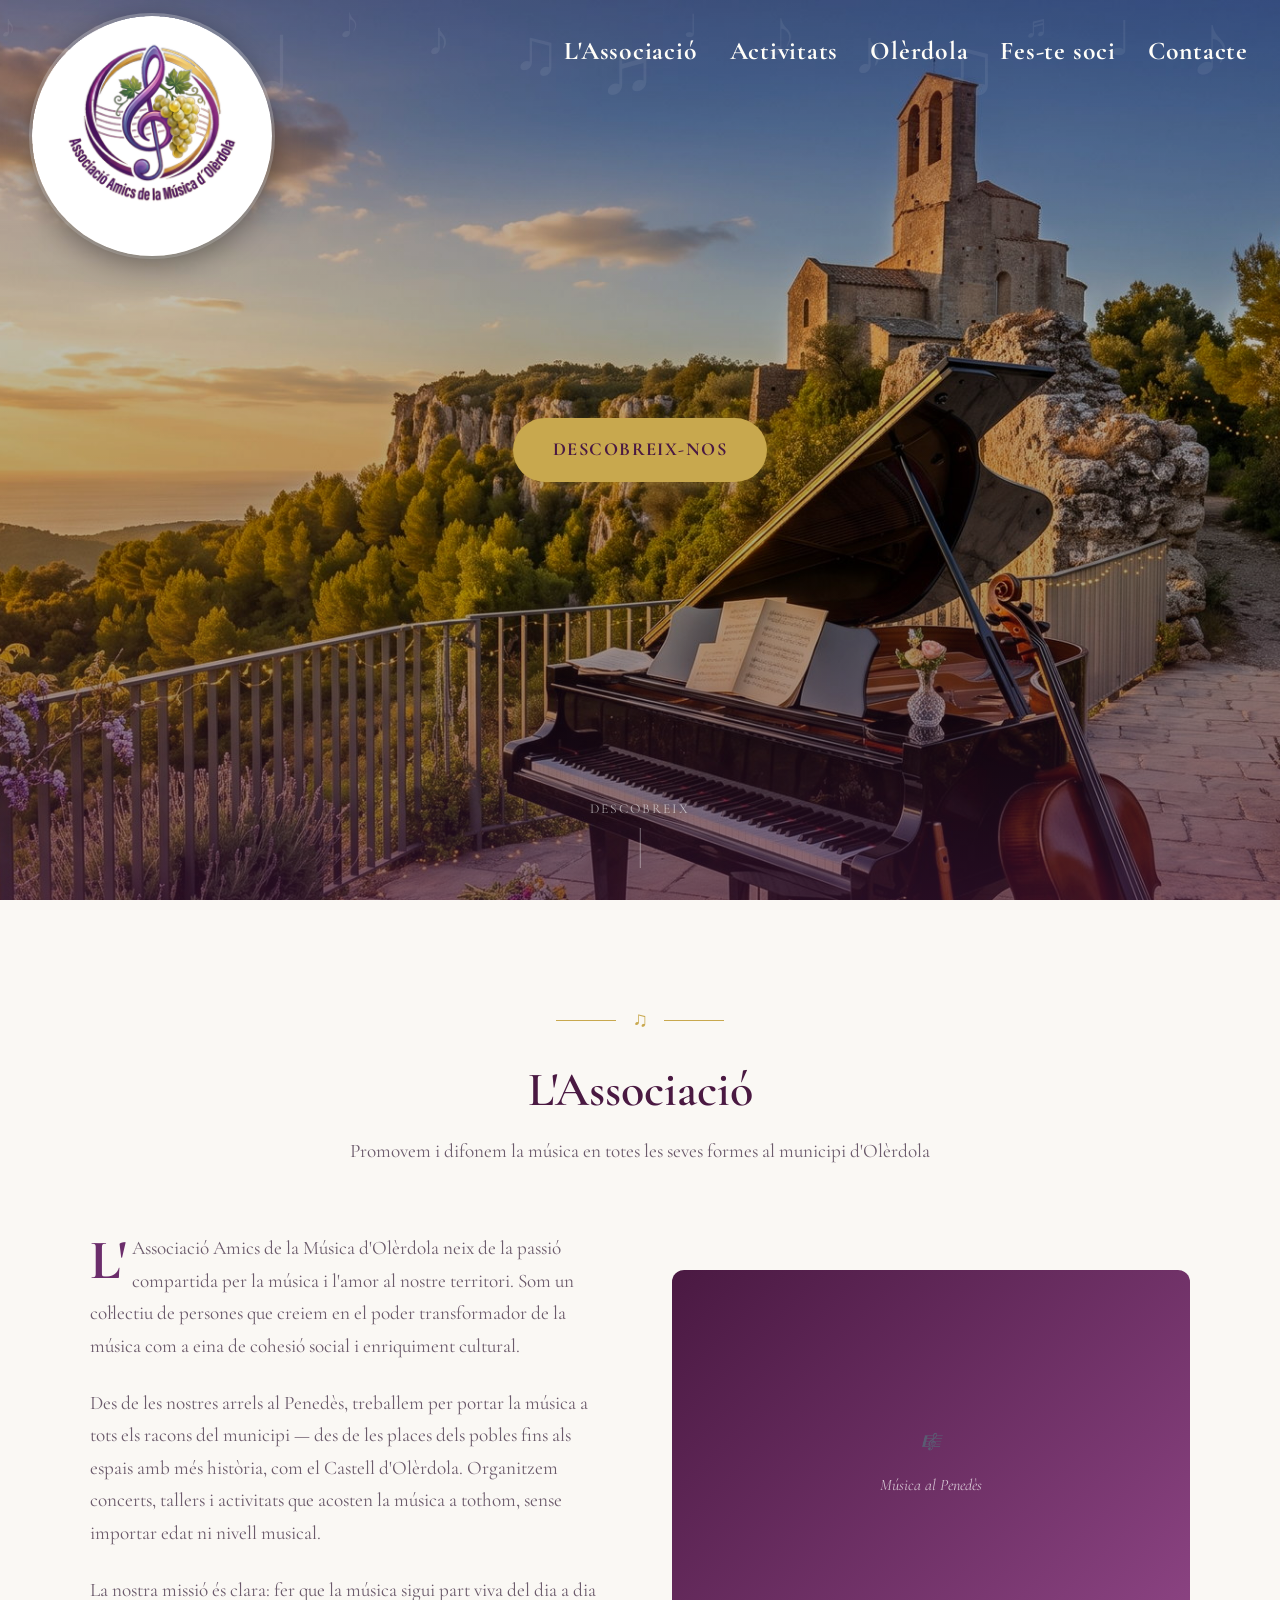
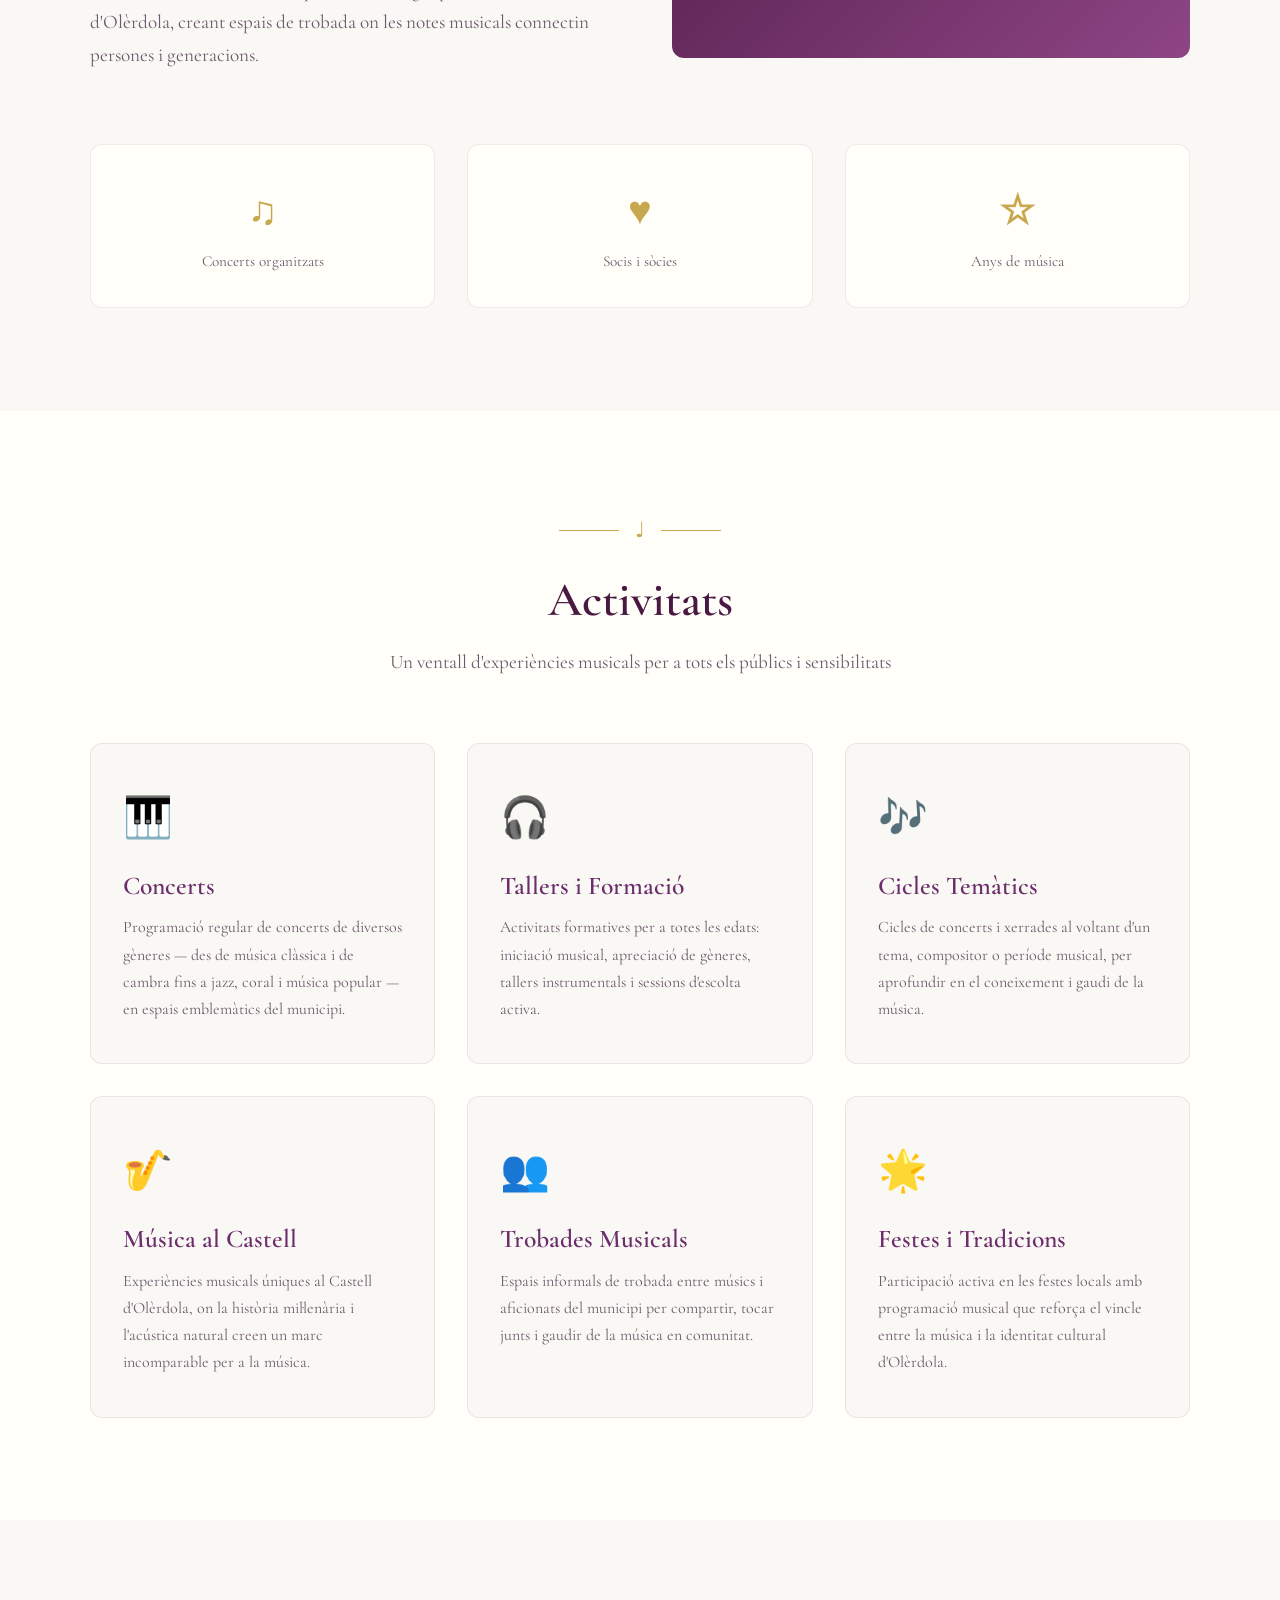
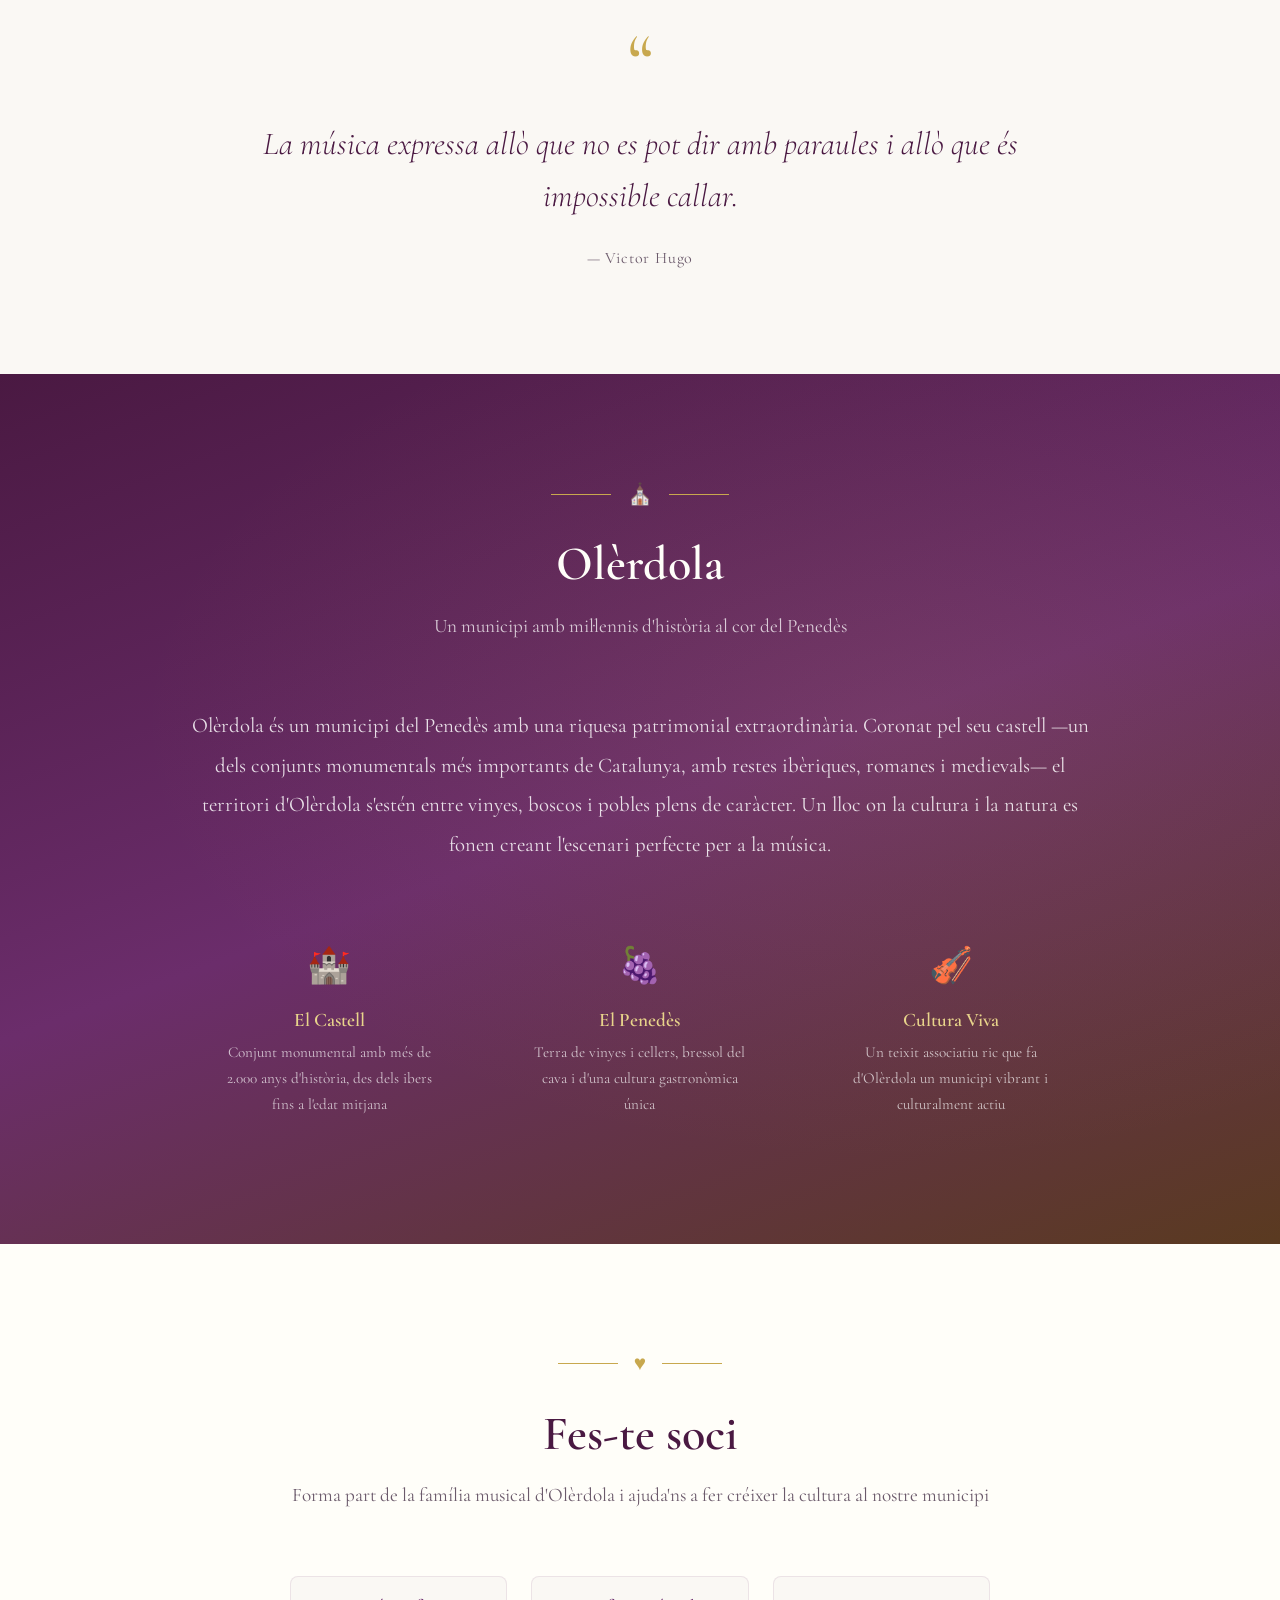
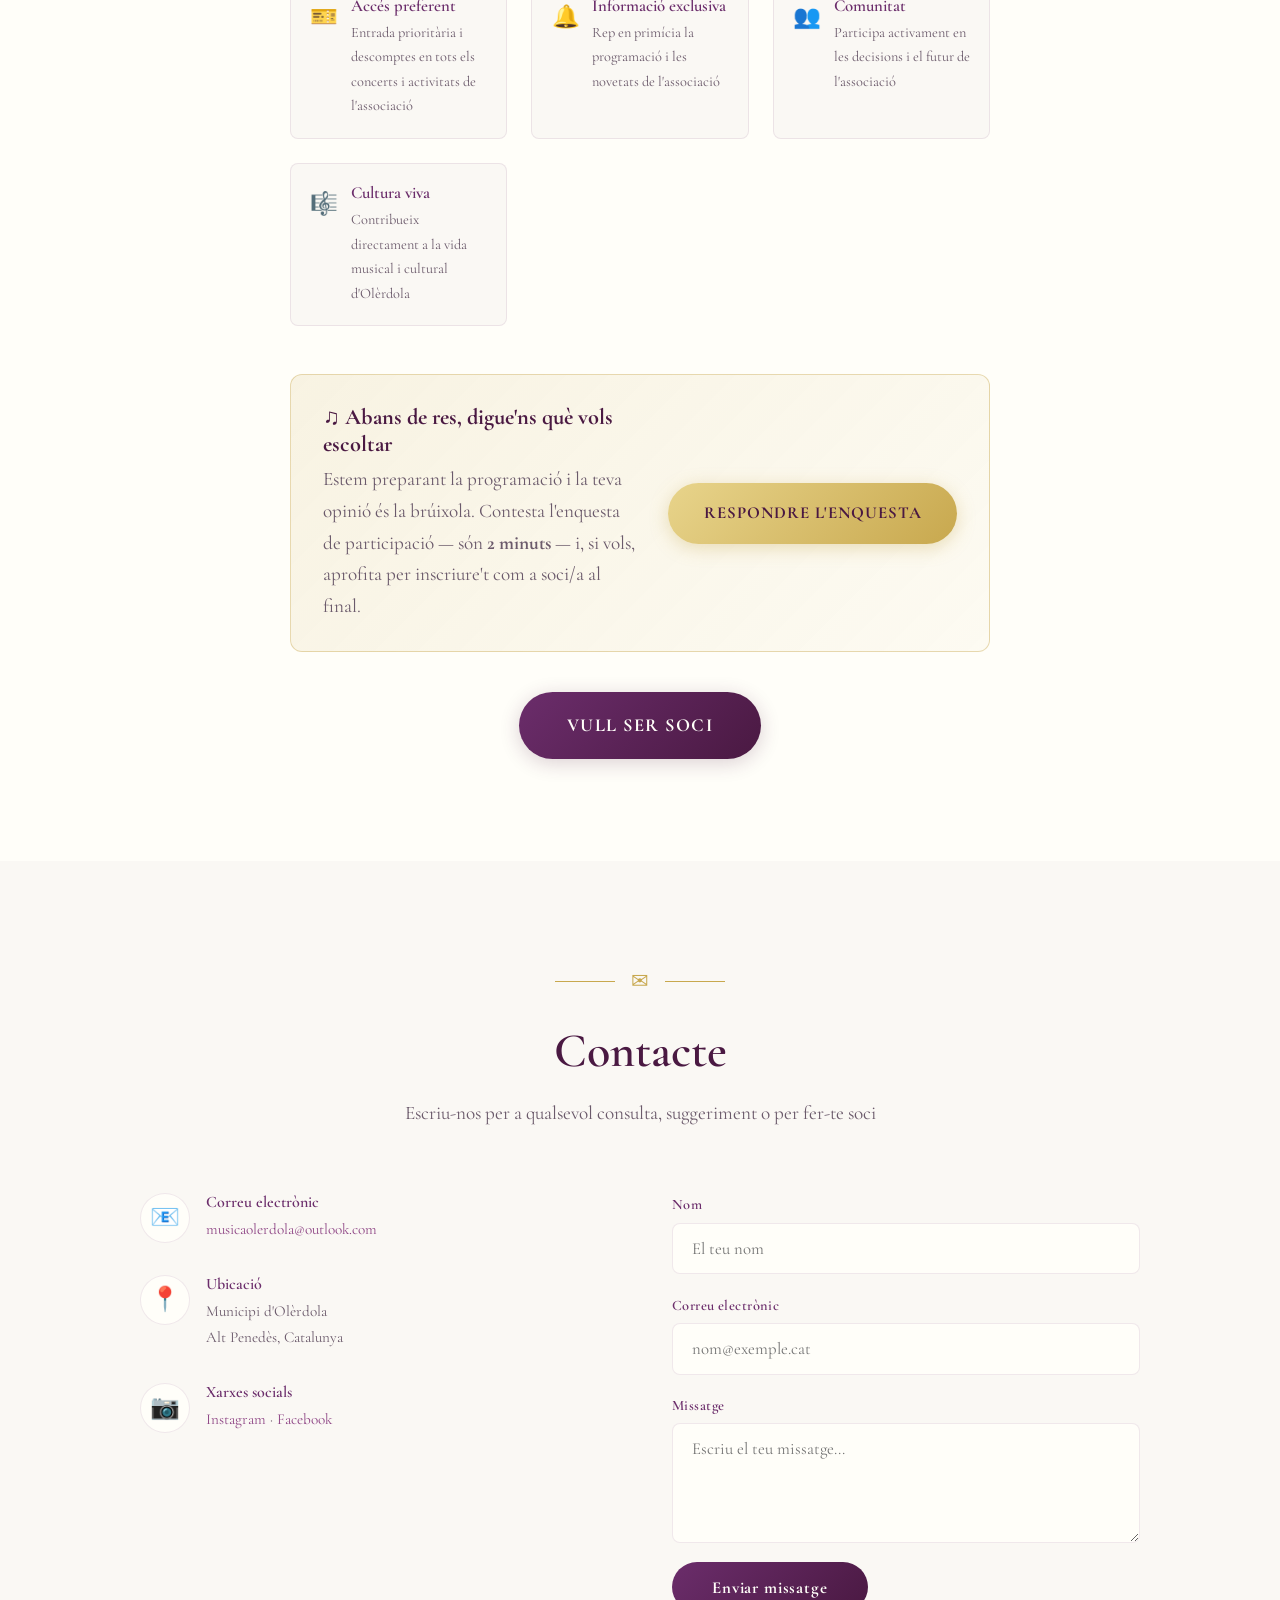
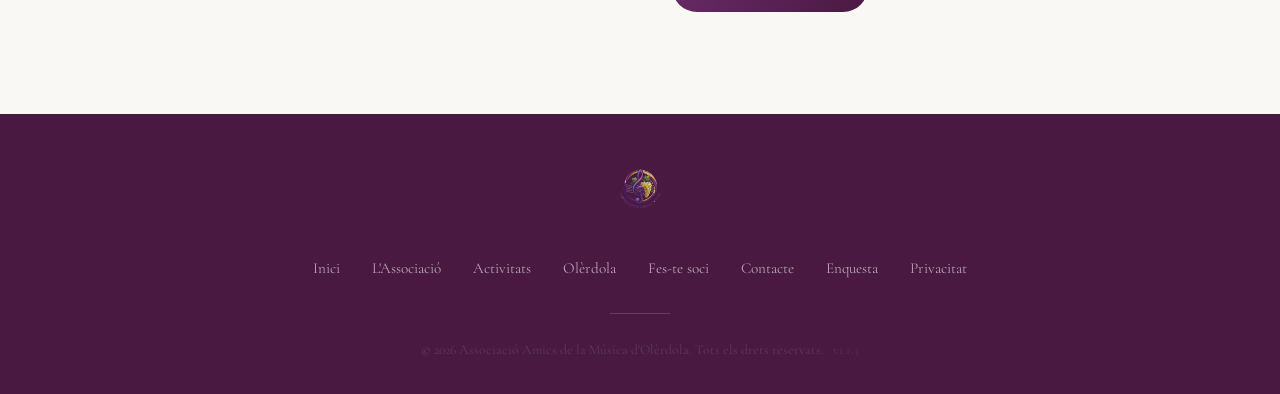
==== commit 85715586: "Nova imatge de portada, retallada i molt més lleugera (v1.1.3) Substitueix el fons del hero per la f" ====
--- a/index.html
+++ b/index.html
@@ -299,7 +299,7 @@
         <a href="privacitat.html">Privacitat</a>
       </div>
       <div class="footer-divider"></div>
-      <p class="footer-copy">&copy; 2026 Associació Amics de la Música d'Olèrdola. Tots els drets reservats. <span class="footer-versio">v1.1.2</span></p>
+      <p class="footer-copy">&copy; 2026 Associació Amics de la Música d'Olèrdola. Tots els drets reservats. <span class="footer-versio">v1.1.3</span></p>
     </div>
   </footer>
 
--- a/assets/css/style.css
+++ b/assets/css/style.css
@@ -237,12 +237,22 @@
 .hero-bg {
   position: absolute;
   inset: 0;
-  background-image: url('../img/hero-olerdola.png');
+  /* Imatge ja retallada en 16:9 per eines/genera-hero.py, per no carregar
+     píxels que després es descartarien. */
+  background-image: url('../img/hero-olerdola.jpg');
   background-size: cover;
-  background-position: center 40%;
+  background-position: center center;
   background-repeat: no-repeat;
   filter: brightness(0.8) saturate(1.15);
   transition: transform 8s ease-out;
+}
+
+/* Als mòbils en vertical, la versió 3:4: si hi posàvem la panoràmica, el
+   «cover» se'n menjava els costats i hi desapareixien el violoncel i la posta. */
+@media (max-width: 820px) and (orientation: portrait) {
+  .hero-bg {
+    background-image: url('../img/hero-olerdola-mobil.jpg');
+  }
 }
 
 .hero:hover .hero-bg {
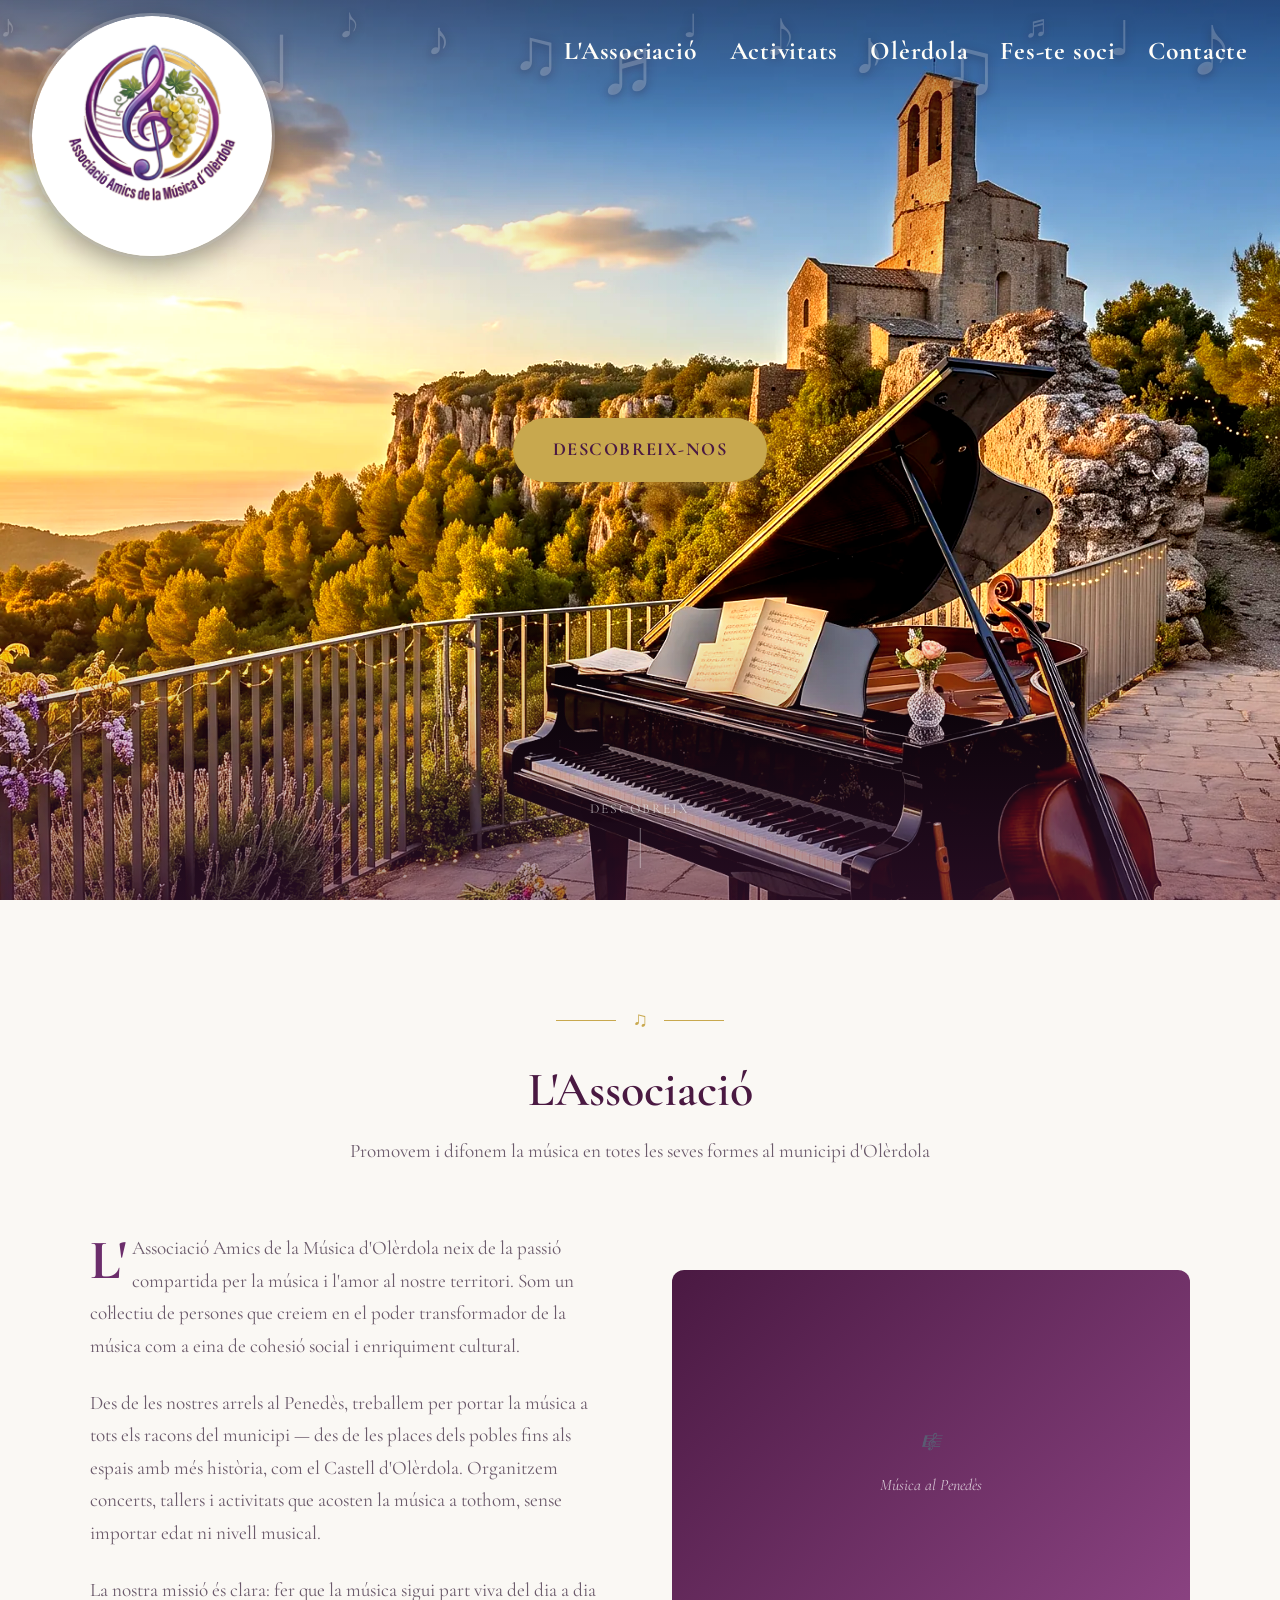
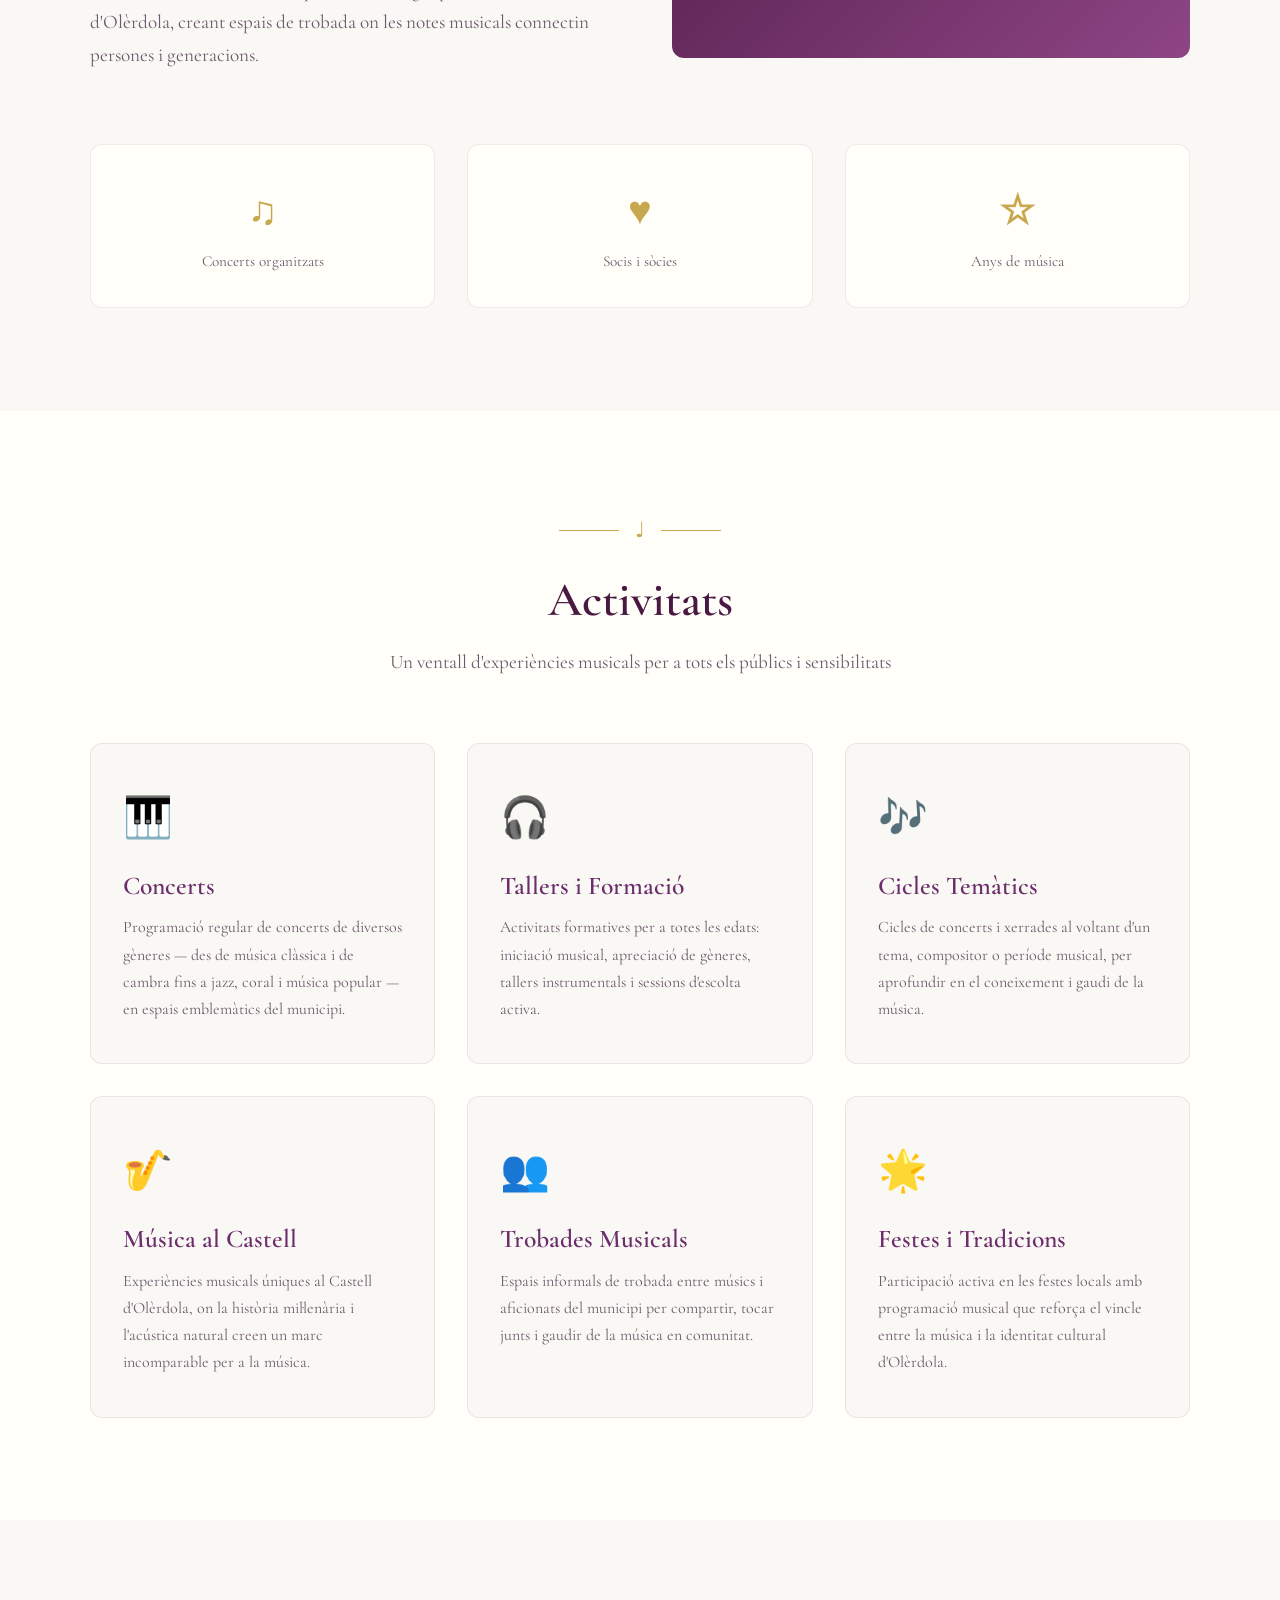
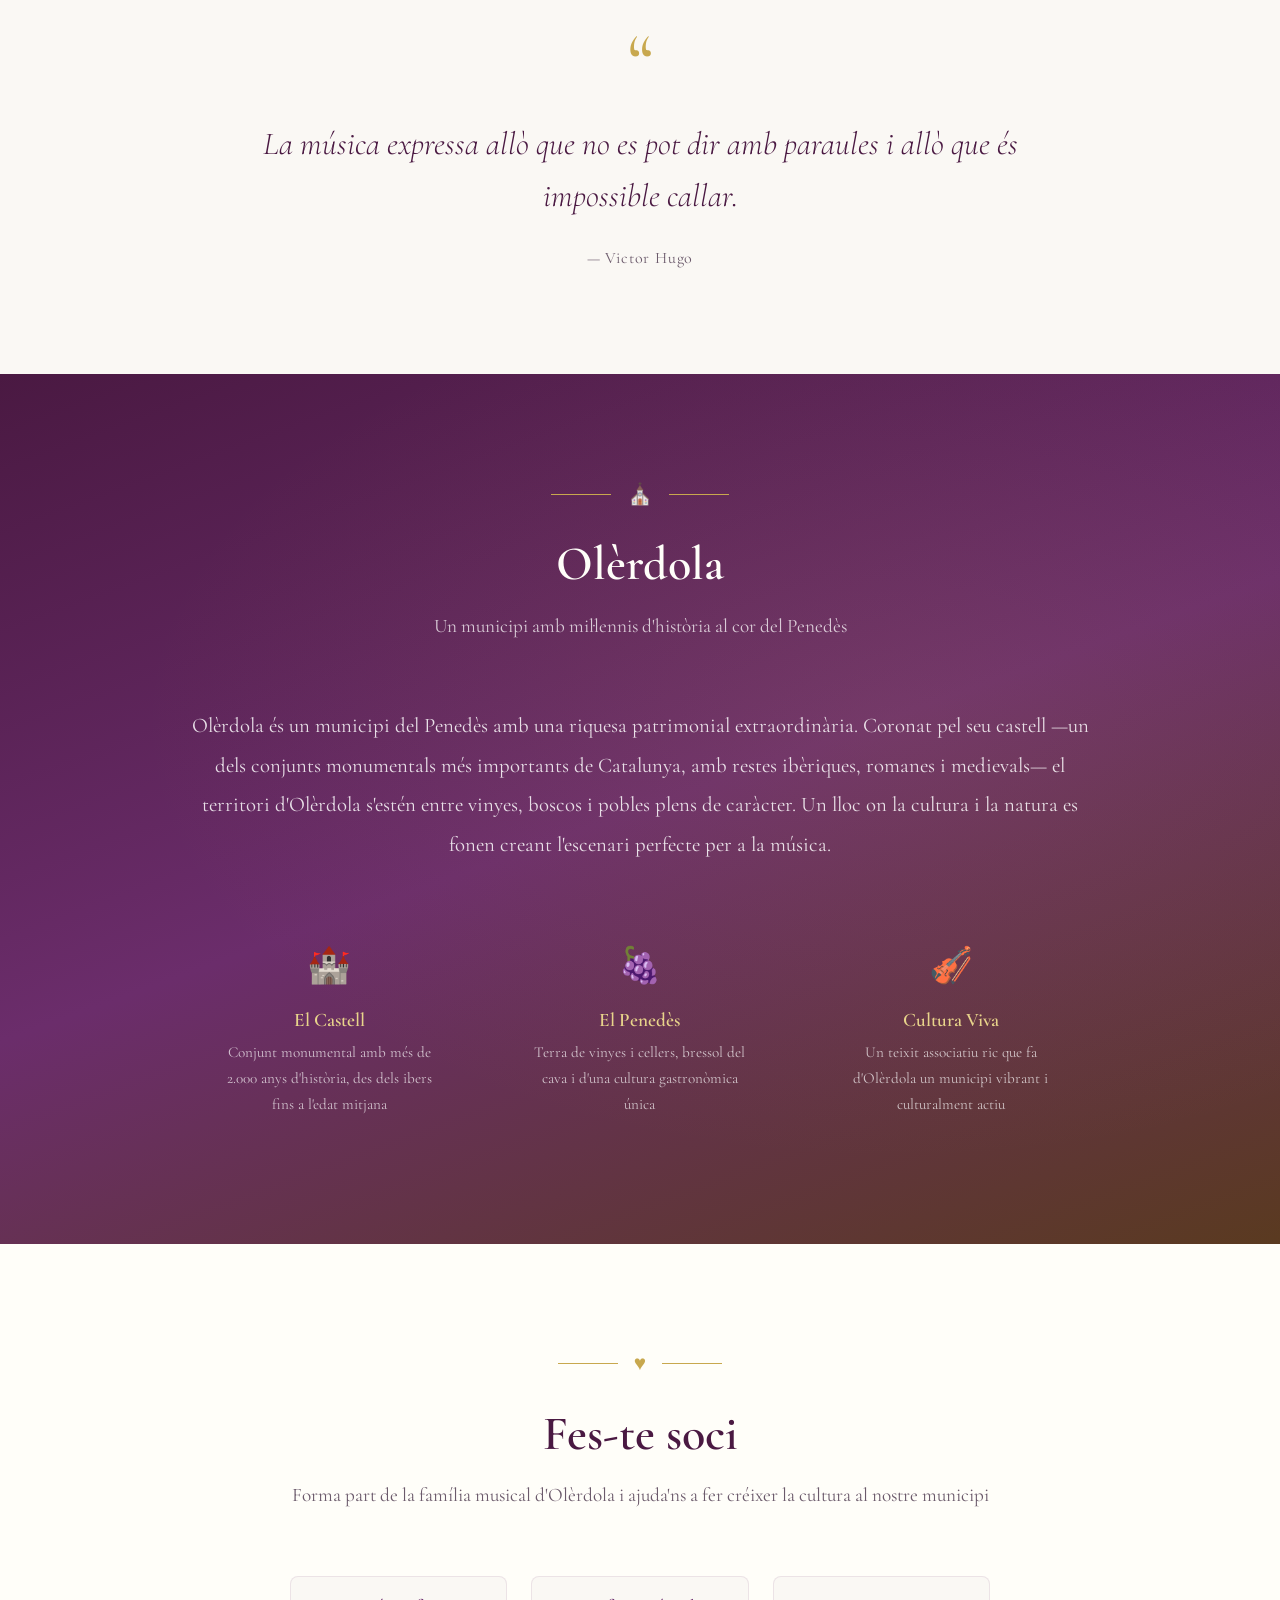
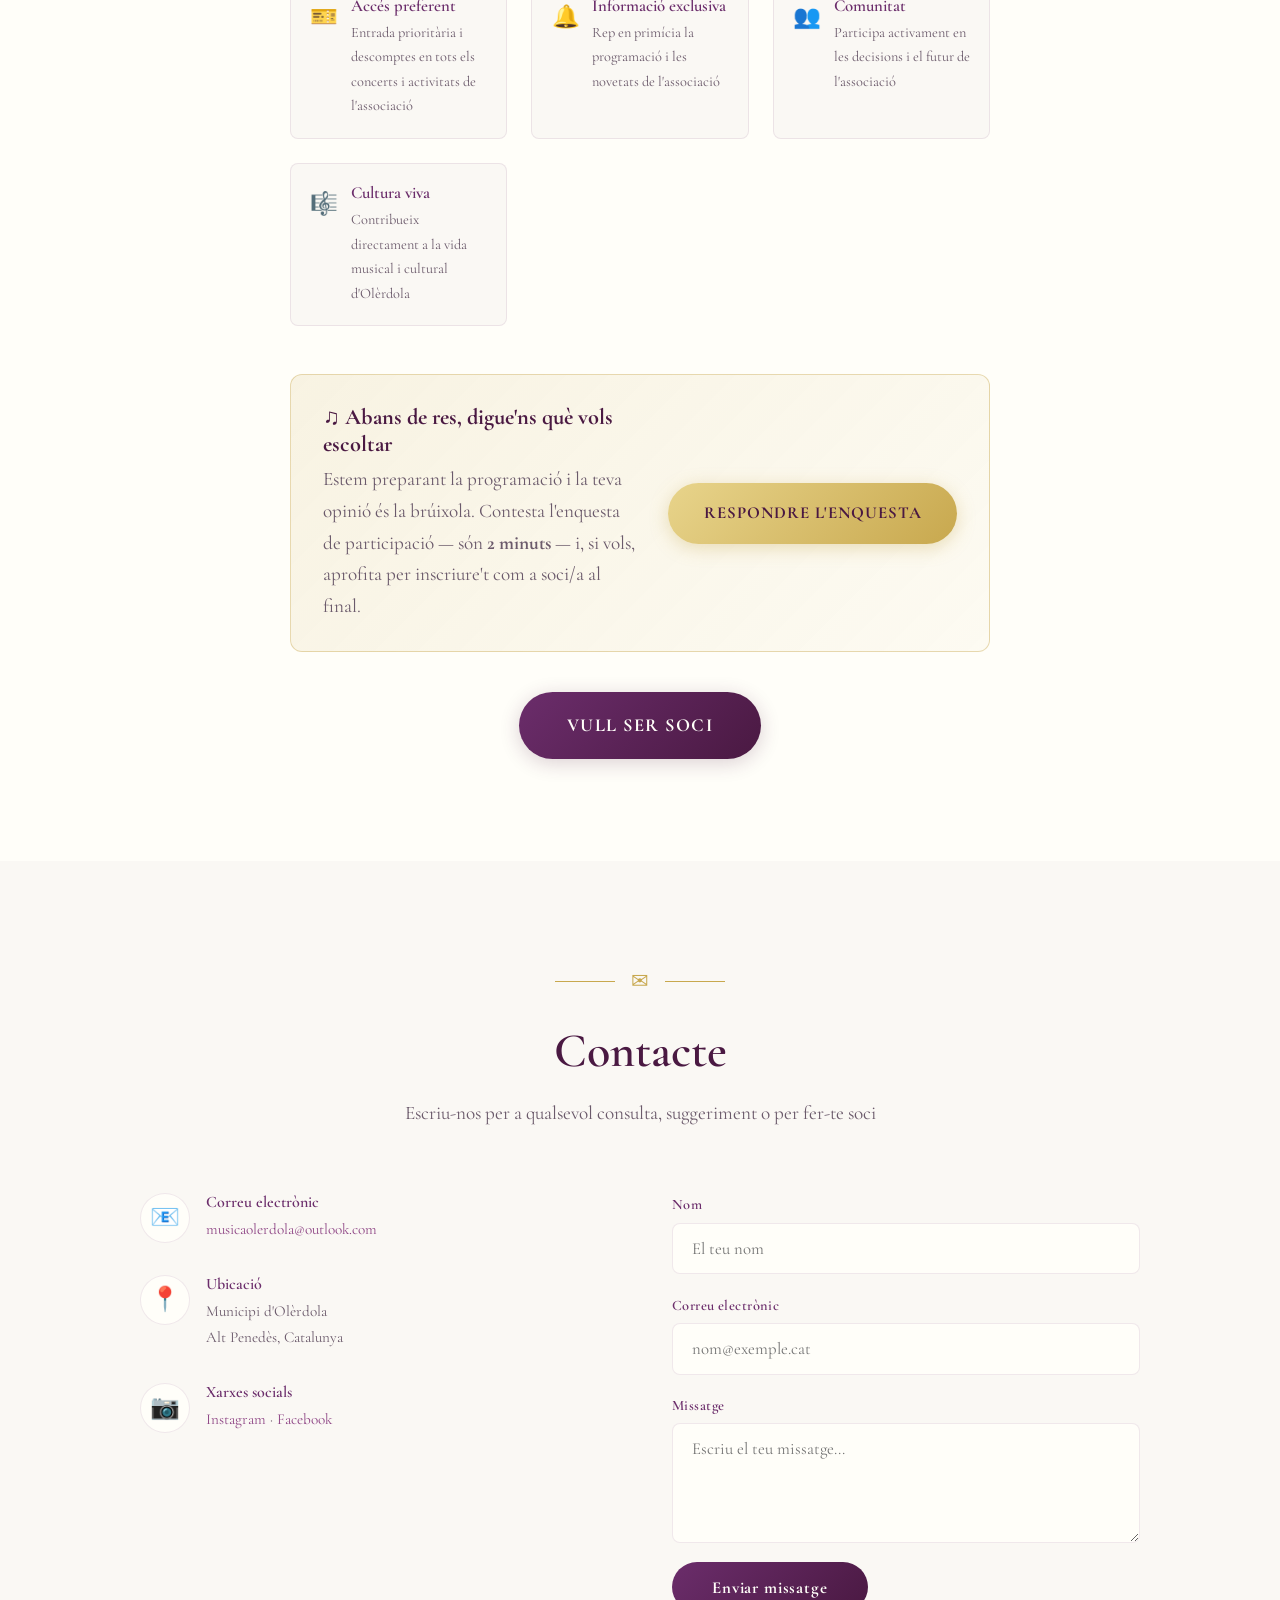
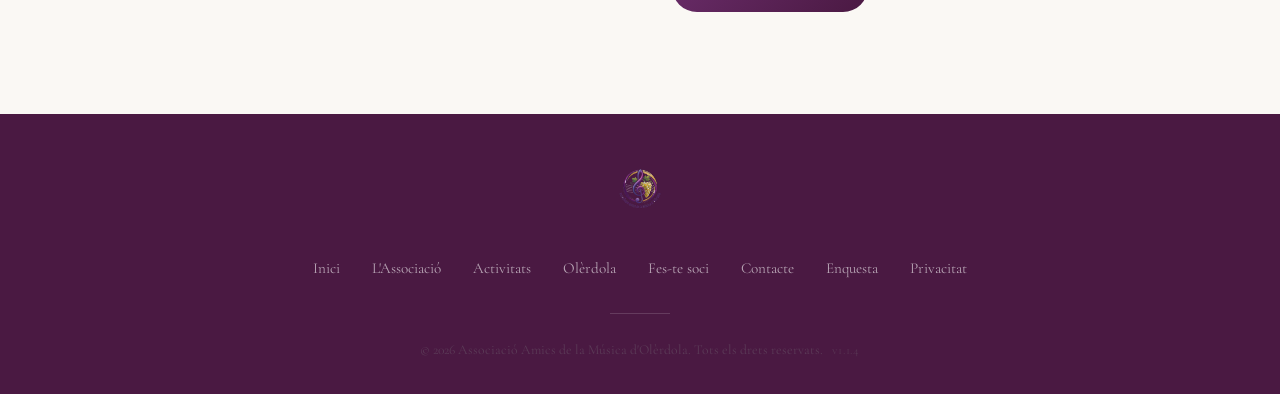
==== commit 82ca6e49: "La portada, a plena llum (v1.1.4) La foto del hero anava darrere un brightness(0.8) i un vel negre a" ====
--- a/index.html
+++ b/index.html
@@ -18,6 +18,13 @@
   <link rel="preconnect" href="https://fonts.gstatic.com" crossorigin>
   <link href="https://fonts.googleapis.com/css2?family=Cormorant+Garamond:ital,wght@0,300;0,400;0,600;0,700;1,300;1,400&display=swap" rel="stylesheet">
   <link rel="stylesheet" href="assets/css/style.css">
+  <!-- La foto de la portada és el primer que es veu: la demanem ja des del
+       <head> perquè no s'hagi d'esperar que el navegador llegeixi el CSS.
+       El «media» fa que cada aparell es baixi només el seu retall. -->
+  <link rel="preload" as="image" href="assets/img/hero-olerdola.webp"
+        type="image/webp" media="(min-width: 821px), (orientation: landscape)">
+  <link rel="preload" as="image" href="assets/img/hero-olerdola-mobil.webp"
+        type="image/webp" media="(max-width: 820px) and (orientation: portrait)">
 </head>
 <body>
 
@@ -299,7 +306,7 @@
         <a href="privacitat.html">Privacitat</a>
       </div>
       <div class="footer-divider"></div>
-      <p class="footer-copy">&copy; 2026 Associació Amics de la Música d'Olèrdola. Tots els drets reservats. <span class="footer-versio">v1.1.3</span></p>
+      <p class="footer-copy">&copy; 2026 Associació Amics de la Música d'Olèrdola. Tots els drets reservats. <span class="footer-versio">v1.1.4</span></p>
     </div>
   </footer>
 
--- a/assets/css/style.css
+++ b/assets/css/style.css
@@ -231,19 +231,32 @@
   justify-content: center;
   text-align: center;
   overflow: hidden;
-  background: #1a1010;
+  /* El que es veu mentre la foto encara no ha arribat: el cel i la posta de sol
+     de la mateixa imatge, perquè l'entrada no sigui un rectangle negre. */
+  background: linear-gradient(180deg, #7fa8c9 0%, #e8b976 62%, #6b4a2f 100%);
 }
 
 .hero-bg {
   position: absolute;
   inset: 0;
   /* Imatge ja retallada en 16:9 per eines/genera-hero.py, per no carregar
-     píxels que després es descartarien. */
+     píxels que després es descartarien. La primera línia és el recanvi per als
+     navegadors sense image-set(); la segona els dona el WebP, que és la meitat
+     de pes. */
   background-image: url('../img/hero-olerdola.jpg');
+  background-image: image-set(
+    url('../img/hero-olerdola.webp') type('image/webp'),
+    url('../img/hero-olerdola.jpg') type('image/jpeg')
+  );
   background-size: cover;
   background-position: center center;
   background-repeat: no-repeat;
-  filter: brightness(0.8) saturate(1.15);
+  /* La foto es veu a plena llum: abans anava a brightness(0.8) i la posta de
+     sol quedava apagada. El poc de contrast i saturació que hi afegim aquí és
+     per rematar el realçat que ja porta el fitxer; el text de la portada no
+     depèn d'aquest enfosquiment, perquè el llegeix contra els degradats de
+     .hero::after. */
+  filter: brightness(1.06) contrast(1.08) saturate(1.16);
   transition: transform 8s ease-out;
 }
 
@@ -252,6 +265,10 @@
 @media (max-width: 820px) and (orientation: portrait) {
   .hero-bg {
     background-image: url('../img/hero-olerdola-mobil.jpg');
+    background-image: image-set(
+      url('../img/hero-olerdola-mobil.webp') type('image/webp'),
+      url('../img/hero-olerdola-mobil.jpg') type('image/jpeg')
+    );
   }
 }
 
@@ -259,15 +276,20 @@
   transform: scale(1.03);
 }
 
+/* Dos vels, i només on fan falta: a dalt perquè s'hi llegeixi el menú, i a baix
+   per al «Descobreix» i per lligar amb la secció morada que ve després. Enmig
+   la foto queda neta —abans hi havia un vel negre a tota l'alçada que era el
+   que feia que la portada es veiés apagada. */
 .hero::after {
   content: '';
   position: absolute;
   inset: 0;
   background:
     linear-gradient(180deg,
-      rgba(74, 25, 66, 0.25) 0%,
-      rgba(0, 0, 0, 0.05) 35%,
-      rgba(0, 0, 0, 0.15) 65%,
+      rgba(26, 12, 24, 0.45) 0%,
+      rgba(26, 12, 24, 0.12) 16%,
+      rgba(26, 12, 24, 0) 34%,
+      rgba(26, 12, 24, 0) 68%,
       rgba(74, 25, 66, 0.5) 100%
     );
   pointer-events: none;
@@ -282,10 +304,14 @@
   z-index: 2;
 }
 
+/* Les notes suraven sobre una foto enfosquida; ara que la portada és clara, un
+   blanc al 7 % desapareixia contra el cel. L'ombra és el que les fa visibles
+   sense haver-les d'opacar. */
 .note {
   position: absolute;
-  color: rgba(255, 255, 255, 0.07);
+  color: rgba(255, 255, 255, 0.22);
   font-size: 3rem;
+  text-shadow: 0 2px 10px rgba(40, 20, 40, 0.35);
   animation: float-note 20s linear infinite;
 }
 
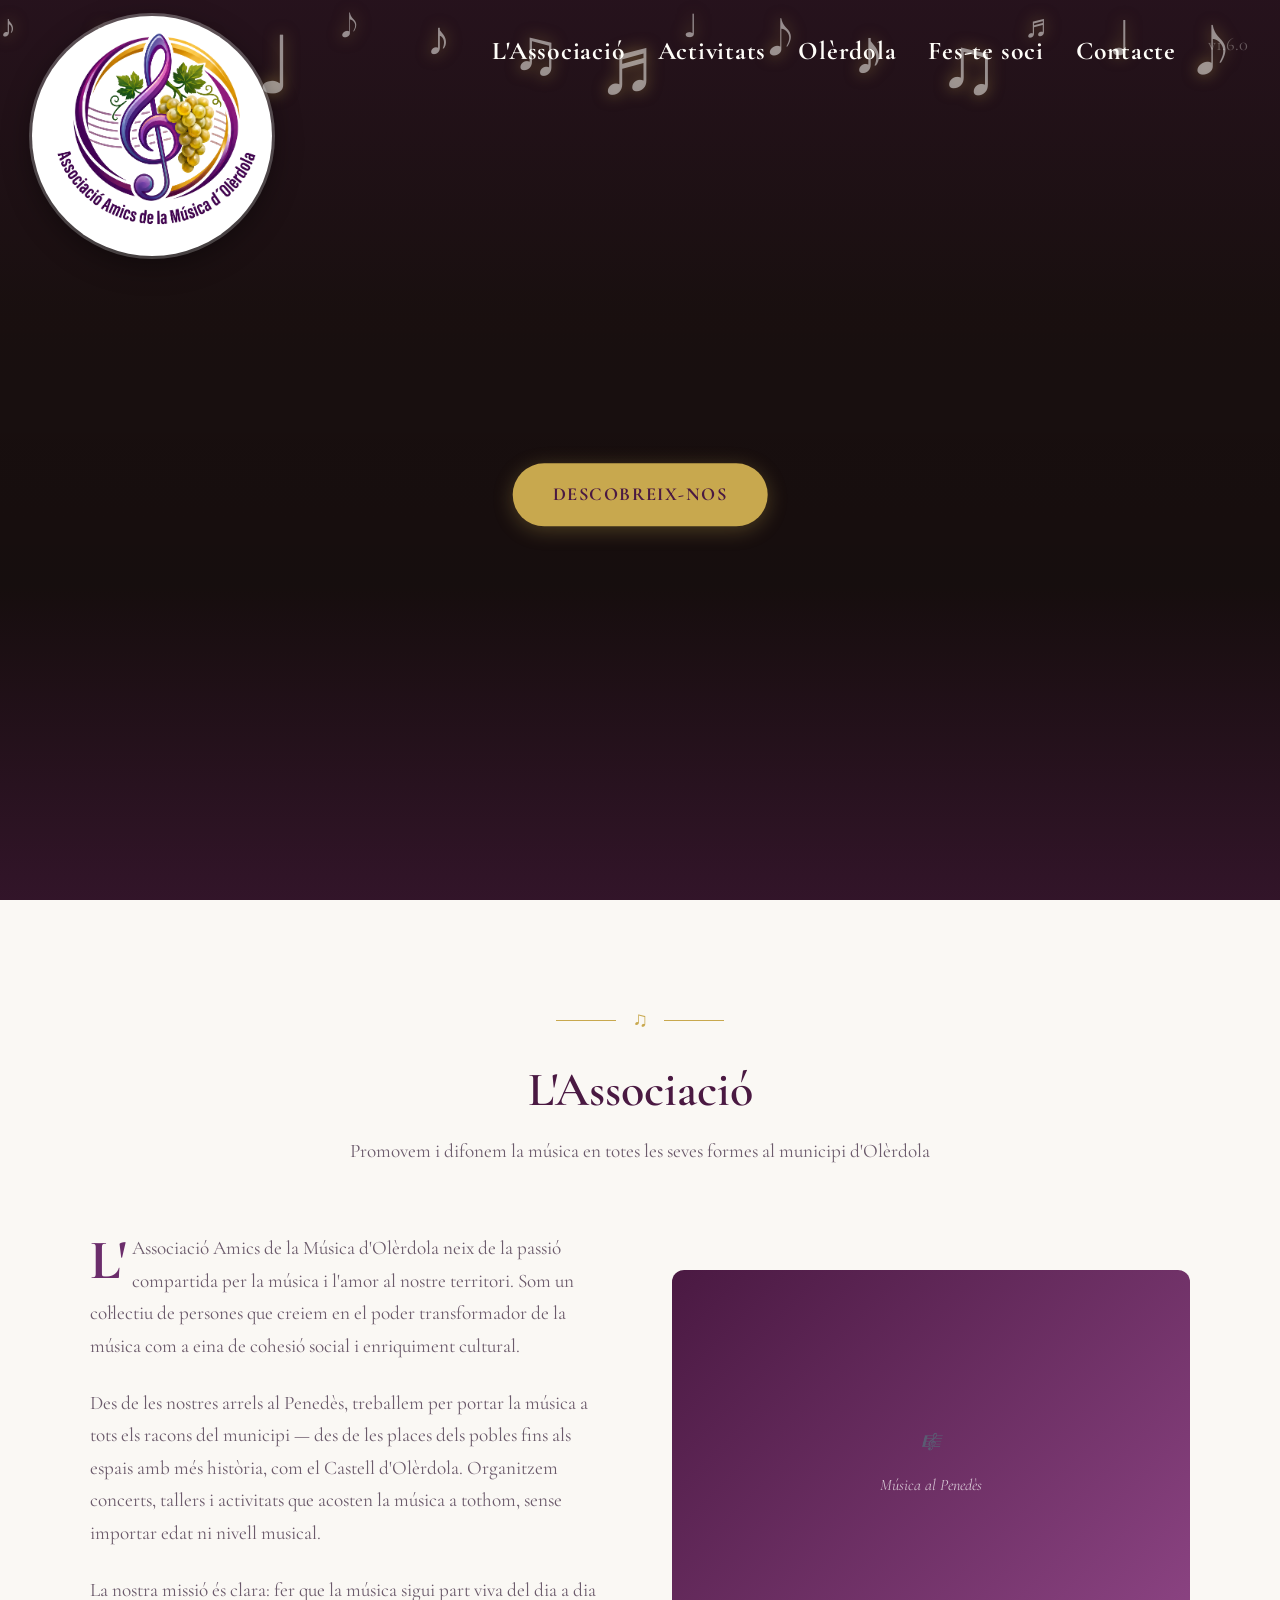
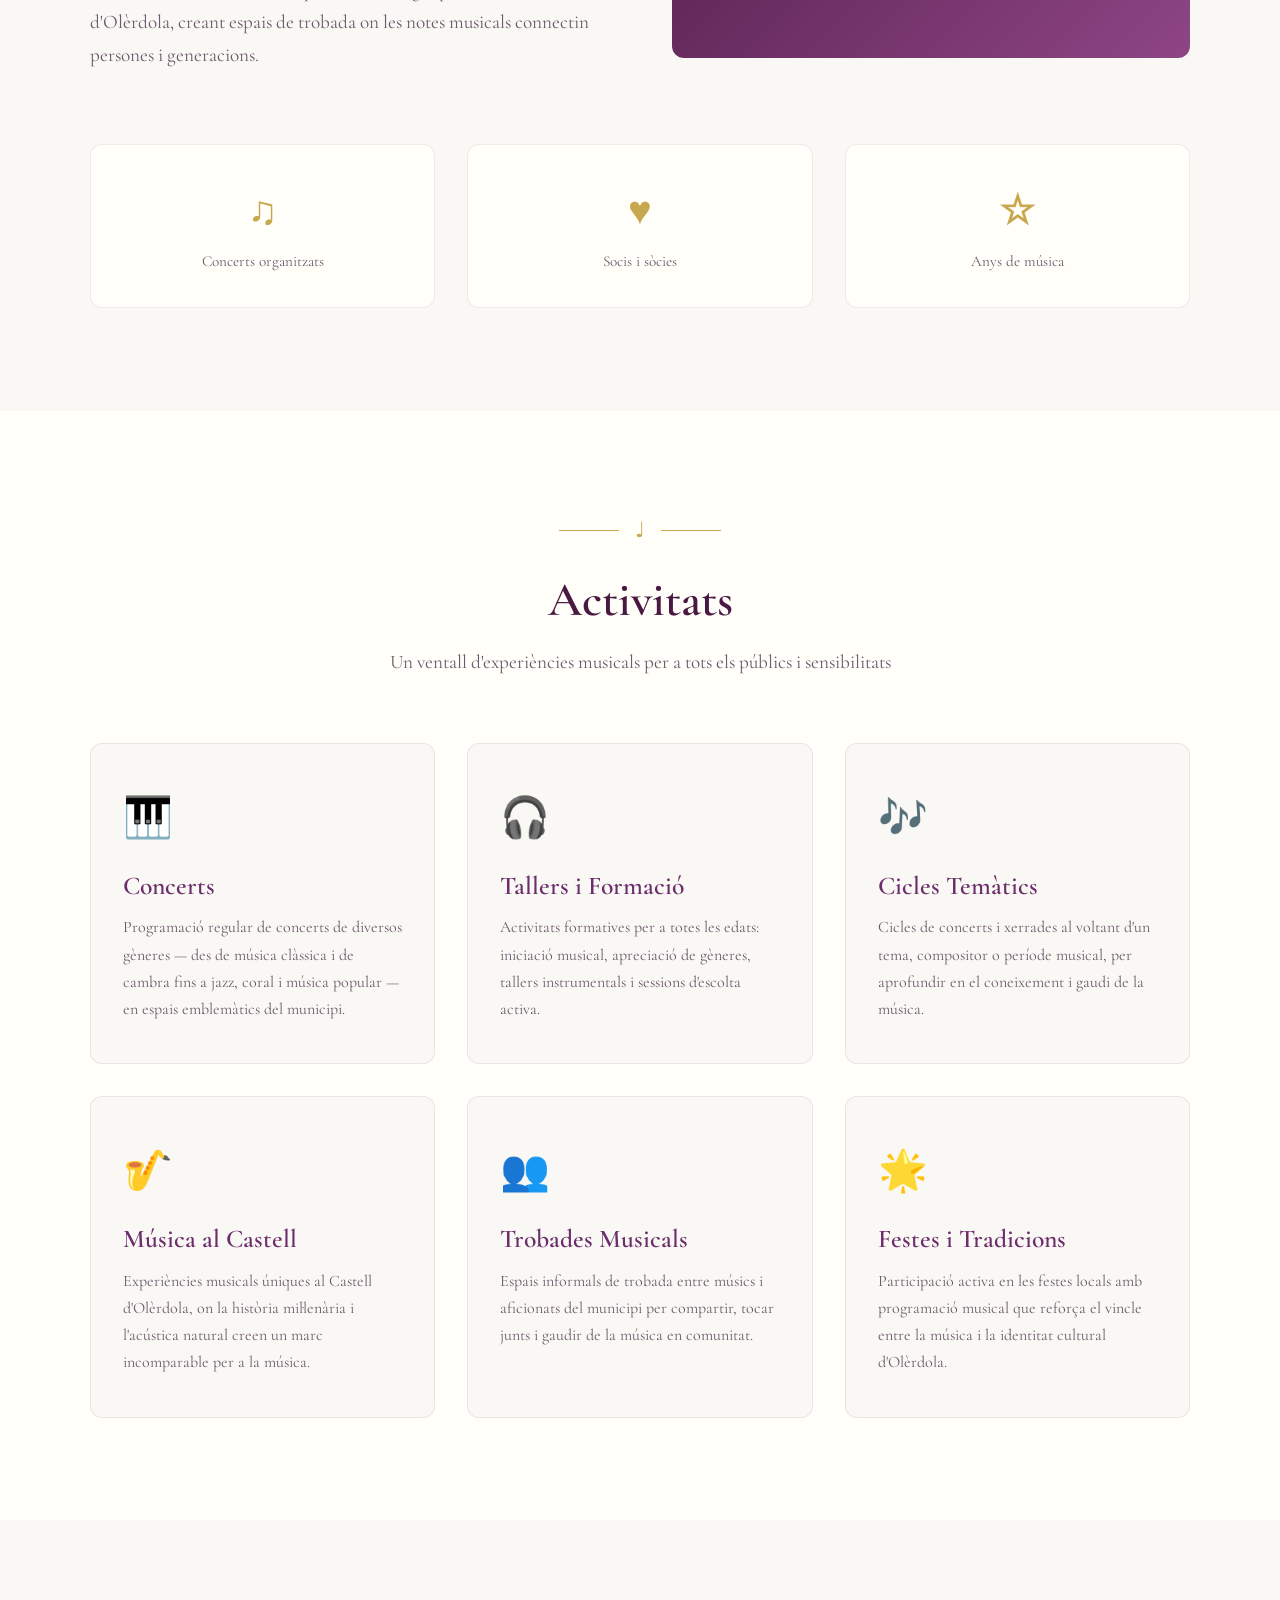
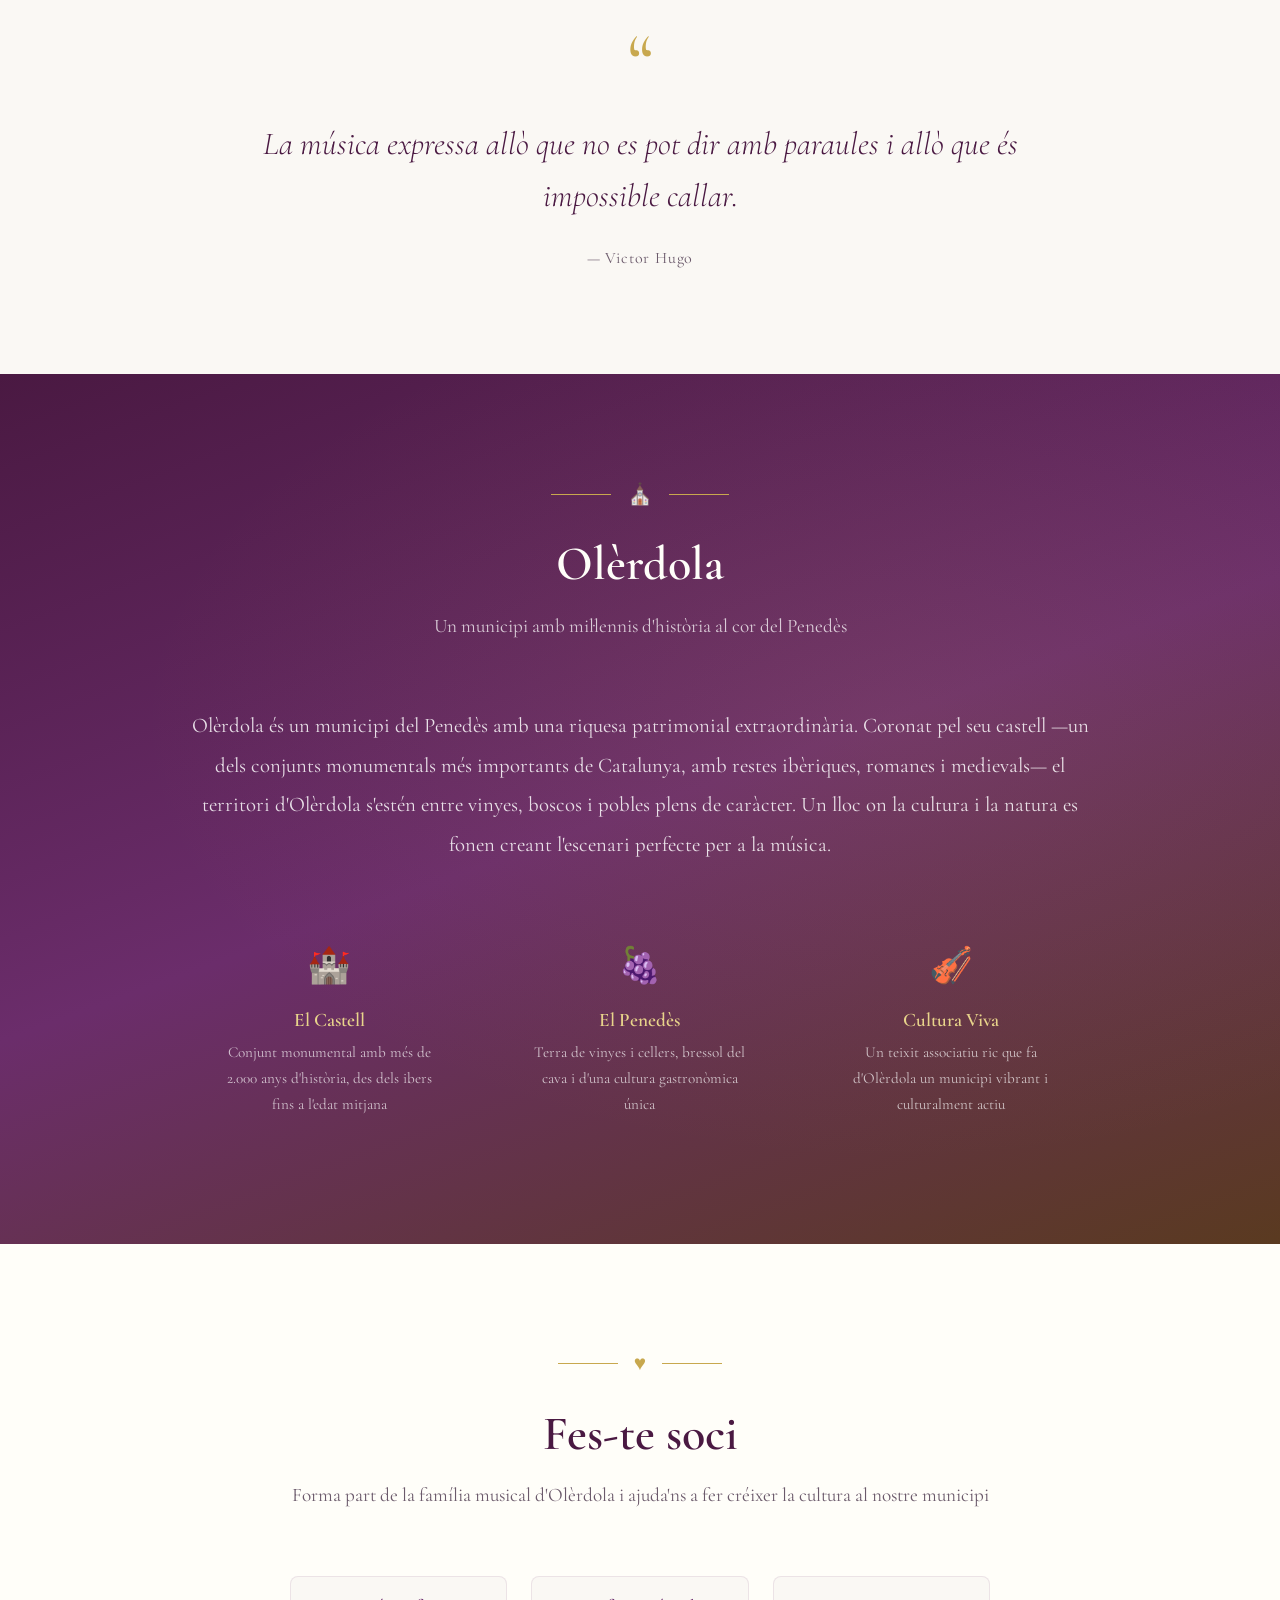
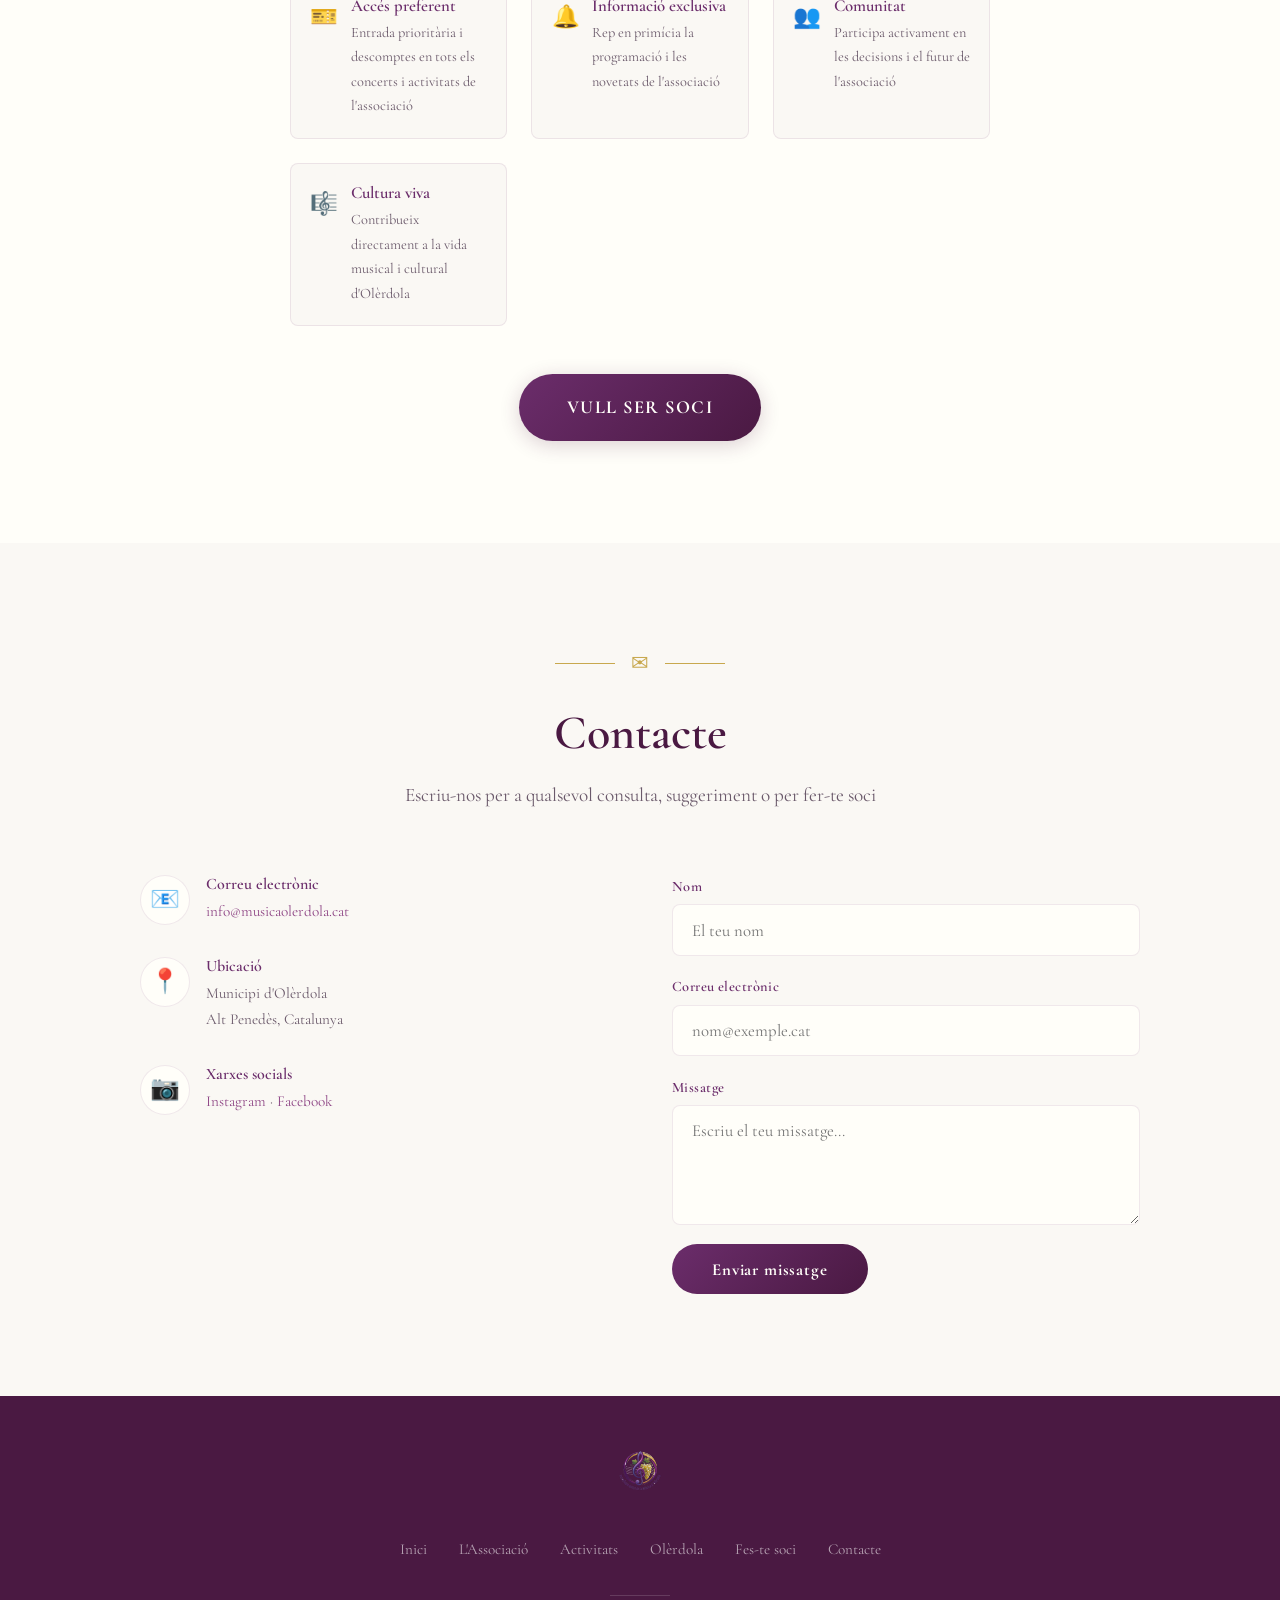
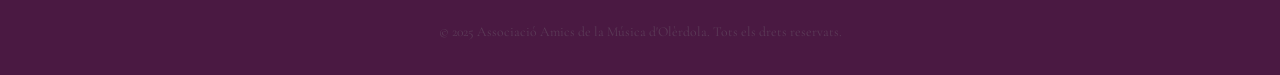
==== commit 78025288: "Add PWA support: manifest, icons, and UI improvements Co-Authored-By: Claude Opus 4.6 <noreply@anthr" ====
--- a/index.html
+++ b/index.html
@@ -11,27 +11,21 @@
   <meta property="og:image" content="assets/img/logo-transparent.png">
   <meta property="og:type" content="website">
   <meta property="og:url" content="https://musicaolerdola.cat">
-  <link rel="icon" type="image/png" href="assets/img/logo-fons-transparent.png">
+  <link rel="icon" type="image/png" sizes="32x32" href="assets/img/favicon-32x32.png">
+  <link rel="apple-touch-icon" sizes="180x180" href="assets/img/apple-touch-icon.png">
   <link rel="manifest" href="manifest.json">
   <meta name="theme-color" content="#4a1942">
   <link rel="preconnect" href="https://fonts.googleapis.com">
   <link rel="preconnect" href="https://fonts.gstatic.com" crossorigin>
   <link href="https://fonts.googleapis.com/css2?family=Cormorant+Garamond:ital,wght@0,300;0,400;0,600;0,700;1,300;1,400&display=swap" rel="stylesheet">
   <link rel="stylesheet" href="assets/css/style.css">
-  <!-- La foto de la portada és el primer que es veu: la demanem ja des del
-       <head> perquè no s'hagi d'esperar que el navegador llegeixi el CSS.
-       El «media» fa que cada aparell es baixi només el seu retall. -->
-  <link rel="preload" as="image" href="assets/img/hero-olerdola.webp"
-        type="image/webp" media="(min-width: 821px), (orientation: landscape)">
-  <link rel="preload" as="image" href="assets/img/hero-olerdola-mobil.webp"
-        type="image/webp" media="(max-width: 820px) and (orientation: portrait)">
 </head>
 <body>
 
   <!-- ── Navegació ── -->
   <nav class="nav">
     <a href="#" class="nav-logo">
-      <img src="assets/img/logo-circle.png" alt="Logo AAMO">
+      <img src="assets/img/logo-transparent.png" alt="Logo AAMO">
     </a>
     <ul class="nav-links">
       <li><a href="#associacio">L'Associació</a></li>
@@ -39,6 +33,7 @@
       <li><a href="#olerdola">Olèrdola</a></li>
       <li><a href="#fes-te-soci">Fes-te soci</a></li>
       <li><a href="#contacte">Contacte</a></li>
+      <li class="nav-version">v1.6.0</li>
     </ul>
     <div class="nav-hamburger" aria-label="Obrir menú">
       <span></span>
@@ -48,16 +43,10 @@
   </nav>
 
   <!-- ── Hero ── -->
-  <!-- El bàner «En construcció» s'ha retirat. Per tornar-lo a posar, mira
-       README.md → «El bàner En construcció». -->
-
   <section class="hero" id="inici">
     <div class="hero-bg"></div>
     <div class="hero-particles"></div>
-    <div class="hero-content">
-      <a href="#associacio" class="btn-hero">Descobreix-nos</a>
-    </div>
-    <div class="hero-scroll">Descobreix</div>
+    <a href="#associacio" class="btn-hero">Descobreix-nos</a>
   </section>
 
   <!-- ── L'Associació ── -->
@@ -219,17 +208,6 @@
           </div>
         </div>
       </div>
-      <div class="join-enquesta reveal">
-        <div class="join-enquesta-text">
-          <h3>&#9835; Abans de res, digue'ns què vols escoltar</h3>
-          <p>
-            Estem preparant la programació i la teva opinió és la brúixola. Contesta
-            l'enquesta de participació &mdash; són <strong>2 minuts</strong> &mdash; i, si vols,
-            aprofita per inscriure't com a soci/a al final.
-          </p>
-        </div>
-        <a href="enquesta.html" class="btn-enquesta">Respondre l'enquesta</a>
-      </div>
       <a href="#contacte" class="btn-join reveal">Vull ser soci</a>
     </div>
   </section>
@@ -247,7 +225,7 @@
           <div class="contact-item-icon">&#128231;</div>
           <div>
             <h4>Correu electrònic</h4>
-            <p><a href="mailto:musicaolerdola@outlook.com">musicaolerdola@outlook.com</a></p>
+            <p><a href="mailto:info@musicaolerdola.cat">info@musicaolerdola.cat</a></p>
           </div>
         </div>
         <div class="contact-item">
@@ -268,12 +246,7 @@
           </div>
         </div>
       </div>
-      <form class="contact-form reveal reveal-delay-2" action="api/send-mail.php" method="POST">
-        <!-- Camp trampa per a robots: les persones no el veuen mai -->
-        <div style="position:absolute;left:-9999px;width:1px;height:1px;overflow:hidden" aria-hidden="true">
-          <label for="web">No omplis aquest camp</label>
-          <input type="text" id="web" name="web" tabindex="-1" autocomplete="off">
-        </div>
+      <form class="contact-form reveal reveal-delay-2">
         <div class="form-group">
           <label for="nom">Nom</label>
           <input type="text" id="nom" name="nom" required placeholder="El teu nom">
@@ -302,11 +275,9 @@
         <a href="#olerdola">Olèrdola</a>
         <a href="#fes-te-soci">Fes-te soci</a>
         <a href="#contacte">Contacte</a>
-        <a href="enquesta.html">Enquesta</a>
-        <a href="privacitat.html">Privacitat</a>
       </div>
       <div class="footer-divider"></div>
-      <p class="footer-copy">&copy; 2026 Associació Amics de la Música d'Olèrdola. Tots els drets reservats. <span class="footer-versio">v1.1.4</span></p>
+      <p class="footer-copy">&copy; 2025 Associació Amics de la Música d'Olèrdola. Tots els drets reservats.</p>
     </div>
   </footer>
 
--- a/assets/css/style.css
+++ b/assets/css/style.css
@@ -33,47 +33,6 @@
   overflow-x: hidden;
 }
 
-/* ── Bàner «En construcció» ──
-   Retirat del web. Els estils es conserven perquè tornar-lo a posar sigui
-   només afegir el bloc HTML altra vegada (vegeu README.md). */
-.wip-banner {
-  position: fixed;
-  top: 0;
-  left: 0;
-  width: 100%;
-  height: 100vh;
-  display: flex;
-  align-items: center;
-  justify-content: center;
-  z-index: 99999;
-  pointer-events: none;
-  overflow: hidden;
-}
-
-/* La banda que travessa el hero. El moviment el fa el GIF, no el CSS. */
-.wip-banner-inner {
-  width: 150%;
-  transform: rotate(-15deg);
-  filter: drop-shadow(0 6px 26px rgba(0, 0, 0, 0.65));
-}
-
-.wip-banner-inner img {
-  display: block;
-  width: 100%;
-  height: auto;
-}
-
-/* Versió fixa per a qui té la reducció de moviment activada al sistema.
-   Els selectors porten el pare perquè guanyin en especificitat a la regla
-   «.wip-banner-inner img» de més amunt; si no, el display:block la sobreescriu
-   i es veurien les dues imatges alhora. */
-.wip-banner-inner .wip-fix { display: none; }
-
-@media (prefers-reduced-motion: reduce) {
-  .wip-banner-inner .wip-gif { display: none; }
-  .wip-banner-inner .wip-fix { display: block; }
-}
-
 /* ── Typography ── */
 
 h1, h2, h3, h4 {
@@ -130,6 +89,9 @@
 
 .nav-logo img {
   height: 240px;
+  width: 240px;
+  object-fit: cover;
+  background: white;
   transition: all 0.4s ease;
   border-radius: 50%;
   box-shadow: 0 8px 30px rgba(0, 0, 0, 0.4), 0 0 0 3px rgba(255, 255, 255, 0.3);
@@ -231,65 +193,33 @@
   justify-content: center;
   text-align: center;
   overflow: hidden;
-  /* El que es veu mentre la foto encara no ha arribat: el cel i la posta de sol
-     de la mateixa imatge, perquè l'entrada no sigui un rectangle negre. */
-  background: linear-gradient(180deg, #7fa8c9 0%, #e8b976 62%, #6b4a2f 100%);
+  background: #1a1010;
 }
 
 .hero-bg {
   position: absolute;
   inset: 0;
-  /* Imatge ja retallada en 16:9 per eines/genera-hero.py, per no carregar
-     píxels que després es descartarien. La primera línia és el recanvi per als
-     navegadors sense image-set(); la segona els dona el WebP, que és la meitat
-     de pes. */
-  background-image: url('../img/hero-olerdola.jpg');
-  background-image: image-set(
-    url('../img/hero-olerdola.webp') type('image/webp'),
-    url('../img/hero-olerdola.jpg') type('image/jpeg')
-  );
+  background-image: url('../img/hero-olerdola.png');
   background-size: cover;
-  background-position: center center;
+  background-position: center 40%;
   background-repeat: no-repeat;
-  /* La foto es veu a plena llum: abans anava a brightness(0.8) i la posta de
-     sol quedava apagada. El poc de contrast i saturació que hi afegim aquí és
-     per rematar el realçat que ja porta el fitxer; el text de la portada no
-     depèn d'aquest enfosquiment, perquè el llegeix contra els degradats de
-     .hero::after. */
-  filter: brightness(1.06) contrast(1.08) saturate(1.16);
+  filter: brightness(0.8) saturate(1.15);
   transition: transform 8s ease-out;
-}
-
-/* Als mòbils en vertical, la versió 3:4: si hi posàvem la panoràmica, el
-   «cover» se'n menjava els costats i hi desapareixien el violoncel i la posta. */
-@media (max-width: 820px) and (orientation: portrait) {
-  .hero-bg {
-    background-image: url('../img/hero-olerdola-mobil.jpg');
-    background-image: image-set(
-      url('../img/hero-olerdola-mobil.webp') type('image/webp'),
-      url('../img/hero-olerdola-mobil.jpg') type('image/jpeg')
-    );
-  }
 }
 
 .hero:hover .hero-bg {
   transform: scale(1.03);
 }
 
-/* Dos vels, i només on fan falta: a dalt perquè s'hi llegeixi el menú, i a baix
-   per al «Descobreix» i per lligar amb la secció morada que ve després. Enmig
-   la foto queda neta —abans hi havia un vel negre a tota l'alçada que era el
-   que feia que la portada es veiés apagada. */
 .hero::after {
   content: '';
   position: absolute;
   inset: 0;
   background:
     linear-gradient(180deg,
-      rgba(26, 12, 24, 0.45) 0%,
-      rgba(26, 12, 24, 0.12) 16%,
-      rgba(26, 12, 24, 0) 34%,
-      rgba(26, 12, 24, 0) 68%,
+      rgba(74, 25, 66, 0.25) 0%,
+      rgba(0, 0, 0, 0.05) 35%,
+      rgba(0, 0, 0, 0.15) 65%,
       rgba(74, 25, 66, 0.5) 100%
     );
   pointer-events: none;
@@ -304,15 +234,12 @@
   z-index: 2;
 }
 
-/* Les notes suraven sobre una foto enfosquida; ara que la portada és clara, un
-   blanc al 7 % desapareixia contra el cel. L'ombra és el que les fa visibles
-   sense haver-les d'opacar. */
 .note {
   position: absolute;
-  color: rgba(255, 255, 255, 0.22);
+  color: rgba(255, 255, 255, 0.5);
   font-size: 3rem;
-  text-shadow: 0 2px 10px rgba(40, 20, 40, 0.35);
   animation: float-note 20s linear infinite;
+  text-shadow: 0 0 15px rgba(200, 168, 78, 0.5);
 }
 
 @keyframes float-note {
@@ -331,14 +258,6 @@
     opacity: 0;
   }
 }
-
-.hero-content {
-  position: relative;
-  z-index: 3;
-  max-width: 800px;
-  padding: 2rem;
-}
-
 
 @keyframes gentle-float {
   0%, 100% { transform: translateY(0); }
@@ -380,6 +299,11 @@
 }
 
 .btn-hero {
+  position: absolute;
+  z-index: 3;
+  top: 55%;
+  left: 50%;
+  transform: translate(-50%, -50%);
   display: inline-block;
   padding: 1rem 2.5rem;
   font-family: 'Cormorant Garamond', serif;
@@ -399,37 +323,10 @@
 
 .btn-hero:hover {
   background: var(--gold-light);
-  transform: translateY(-2px);
+  transform: translate(-50%, -50%) translateY(-2px);
   box-shadow: 0 8px 30px rgba(200, 168, 78, 0.4);
 }
 
-.hero-scroll {
-  position: absolute;
-  bottom: 2rem;
-  left: 50%;
-  transform: translateX(-50%);
-  color: rgba(255, 255, 255, 0.6);
-  font-size: 0.85rem;
-  letter-spacing: 0.15em;
-  text-transform: uppercase;
-  animation: pulse-down 2s ease-in-out infinite;
-  z-index: 3;
-  text-shadow: 0 1px 8px rgba(0, 0, 0, 0.5);
-}
-
-.hero-scroll::after {
-  content: '';
-  display: block;
-  width: 1px;
-  height: 40px;
-  background: rgba(255, 255, 255, 0.4);
-  margin: 0.5rem auto 0;
-}
-
-@keyframes pulse-down {
-  0%, 100% { opacity: 0.5; transform: translateX(-50%) translateY(0); }
-  50% { opacity: 1; transform: translateX(-50%) translateY(5px); }
-}
 
 /* ── Sections Common ── */
 
@@ -743,66 +640,6 @@
   gap: 1.5rem;
   margin: 3rem 0;
   text-align: left;
-}
-
-/* ── Crida a l'enquesta de participació ── */
-.join-enquesta {
-  display: flex;
-  align-items: center;
-  gap: 2rem;
-  text-align: left;
-  margin: 0 0 2.5rem;
-  padding: 1.8rem 2rem;
-  background: linear-gradient(135deg, rgba(200, 168, 78, 0.13), rgba(200, 168, 78, 0.04));
-  border: 1px solid rgba(200, 168, 78, 0.4);
-  border-radius: 12px;
-}
-
-.join-enquesta-text h3 {
-  font-family: 'Cormorant Garamond', serif;
-  font-size: 1.4rem;
-  font-weight: 700;
-  color: var(--purple-dark);
-  margin: 0 0 0.4rem;
-}
-
-.join-enquesta-text p {
-  margin: 0;
-  color: var(--text-muted);
-  line-height: 1.65;
-}
-
-.btn-enquesta {
-  flex-shrink: 0;
-  display: inline-block;
-  padding: 1rem 2.2rem;
-  font-family: 'Cormorant Garamond', serif;
-  font-size: 1.05rem;
-  font-weight: 700;
-  letter-spacing: 0.06em;
-  text-transform: uppercase;
-  text-decoration: none;
-  white-space: nowrap;
-  color: var(--purple-dark);
-  background: linear-gradient(135deg, var(--gold-light), var(--gold));
-  border-radius: 50px;
-  transition: all 0.3s ease;
-  box-shadow: 0 4px 18px rgba(200, 168, 78, 0.35);
-}
-
-.btn-enquesta:hover {
-  transform: translateY(-2px);
-  box-shadow: 0 8px 26px rgba(200, 168, 78, 0.45);
-}
-
-@media (max-width: 700px) {
-  .join-enquesta {
-    flex-direction: column;
-    gap: 1.3rem;
-    text-align: center;
-    padding: 1.5rem 1.3rem;
-  }
-  .btn-enquesta { width: 100%; text-align: center; }
 }
 
 .join-benefit {
@@ -1027,12 +864,15 @@
   opacity: 0.5;
 }
 
-.footer-versio {
-  display: inline-block;
-  margin-left: 0.4rem;
-  font-size: 0.78rem;
-  letter-spacing: 0.06em;
-  opacity: 0.75;
+.nav-version {
+  font-size: 1.15rem;
+  opacity: 0.3;
+  color: var(--warm-white);
+  list-style: none;
+}
+
+.nav.scrolled .nav-version {
+  color: var(--text-muted);
 }
 
 /* ── Scroll Animations ── */
@@ -1076,6 +916,20 @@
 }
 
 @media (max-width: 768px) {
+  .nav {
+    padding: 0.8rem 1.2rem;
+  }
+
+  .nav-logo img {
+    height: 70px;
+    width: 70px;
+  }
+
+  .nav.scrolled .nav-logo img {
+    height: 45px;
+    width: 45px;
+  }
+
   .nav-links {
     position: fixed;
     top: 0;
@@ -1104,6 +958,10 @@
     display: flex;
   }
 
+  .nav-hamburger span {
+    background: var(--warm-white);
+  }
+
   .nav-hamburger.open span:nth-child(1) {
     transform: rotate(45deg) translate(5px, 5px);
   }
@@ -1116,6 +974,25 @@
     transform: rotate(-45deg) translate(5px, -5px);
   }
 
+  .hero {
+    min-height: 100svh;
+  }
+
+  .hero-bg {
+    background-position: center center;
+  }
+
+  .note {
+    font-size: 1.5rem !important;
+    color: rgba(255, 255, 255, 0.3);
+  }
+
+  .btn-hero {
+    top: 55%;
+    padding: 0.8rem 2rem;
+    font-size: 1rem;
+  }
+
   .about-stats {
     grid-template-columns: 1fr;
   }
@@ -1135,18 +1012,77 @@
   .join-benefits {
     grid-template-columns: 1fr;
   }
+
+  .quote-text {
+    font-size: 1.2rem;
+  }
+
+  .quote-mark {
+    font-size: 3.5rem;
+  }
+
+  section {
+    padding: clamp(3rem, 6vw, 8rem) clamp(1.2rem, 4vw, 4rem);
+  }
+
+  .section-header {
+    margin-bottom: 2.5rem;
+  }
+
+  .join-benefit {
+    padding: 1rem;
+  }
+
+  .contact-item-icon {
+    width: 42px;
+    height: 42px;
+    font-size: 1.2rem;
+  }
+
+  .btn-submit {
+    width: 100%;
+    text-align: center;
+  }
+
+  .footer-links {
+    gap: 1rem;
+  }
+
+  .footer-links a {
+    font-size: 0.85rem;
+  }
 }
 
 @media (max-width: 480px) {
-  .hero h1 {
-    font-size: 2rem;
-  }
-
-  .hero-subtitle {
-    font-size: 1rem;
-  }
-
-  .nav {
+  .nav-logo img {
+    height: 55px;
+    width: 55px;
+  }
+
+  .nav.scrolled .nav-logo img {
+    height: 38px;
+    width: 38px;
+  }
+
+  .note {
+    font-size: 1.2rem !important;
+  }
+
+  .btn-hero {
+    padding: 0.7rem 1.8rem;
+    font-size: 0.9rem;
+  }
+
+  .about-text p:first-of-type::first-letter {
+    font-size: 2.8rem;
+  }
+
+  .activity-card {
+    padding: 1.8rem 1.5rem;
+  }
+
+  .form-group input,
+  .form-group textarea {
     padding: 0.8rem 1rem;
   }
 }
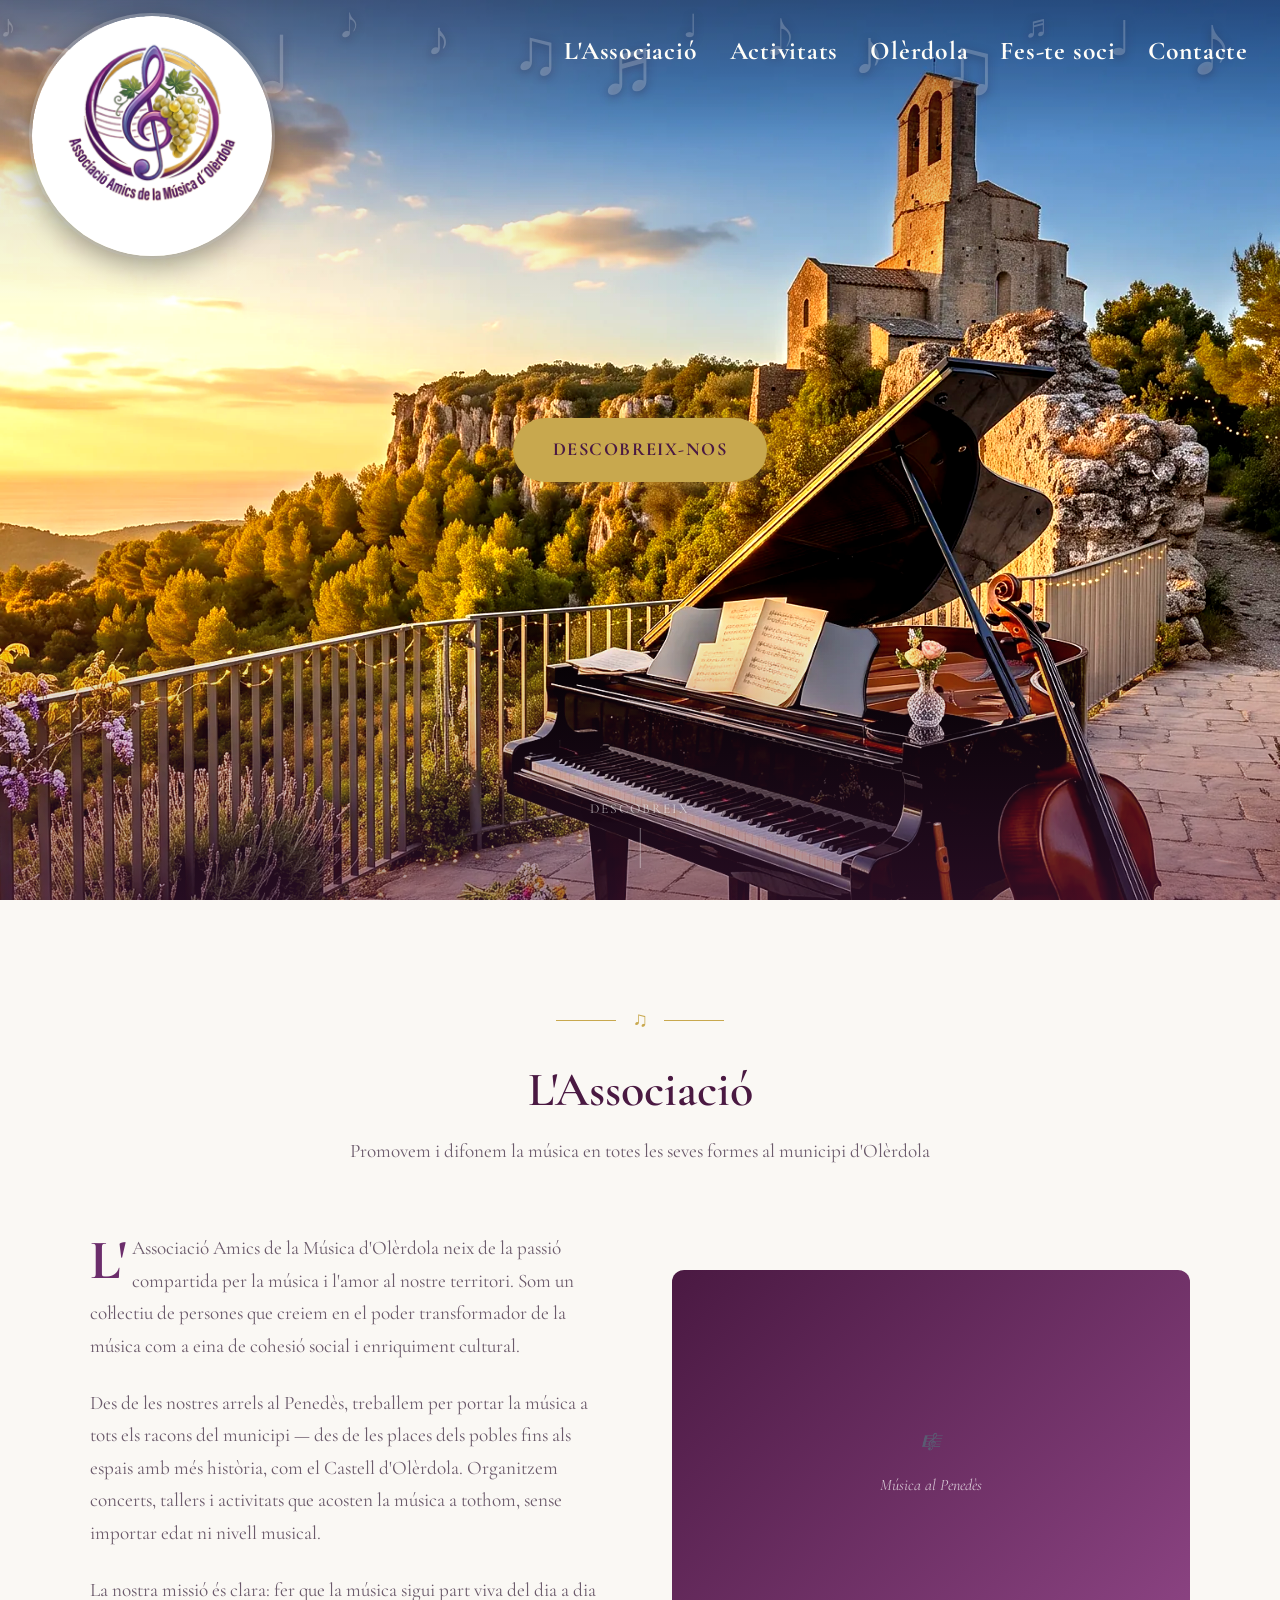
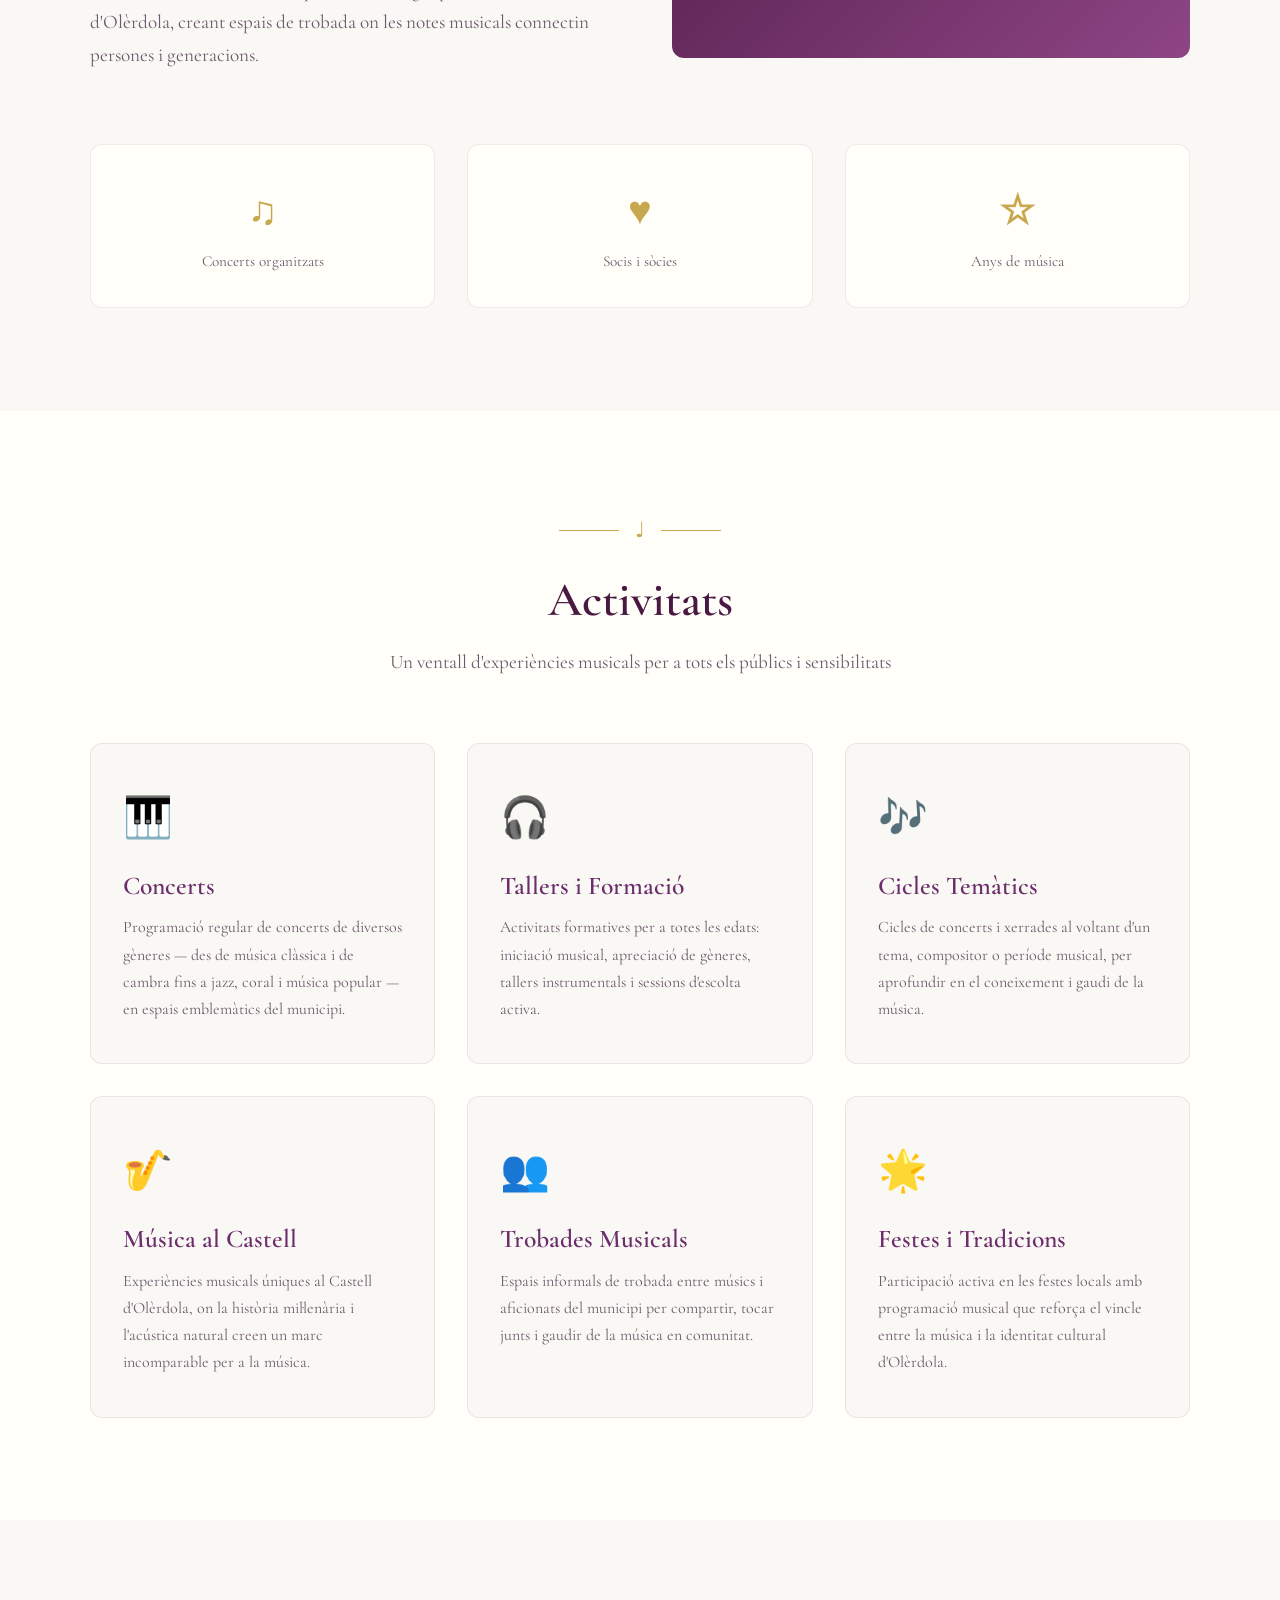
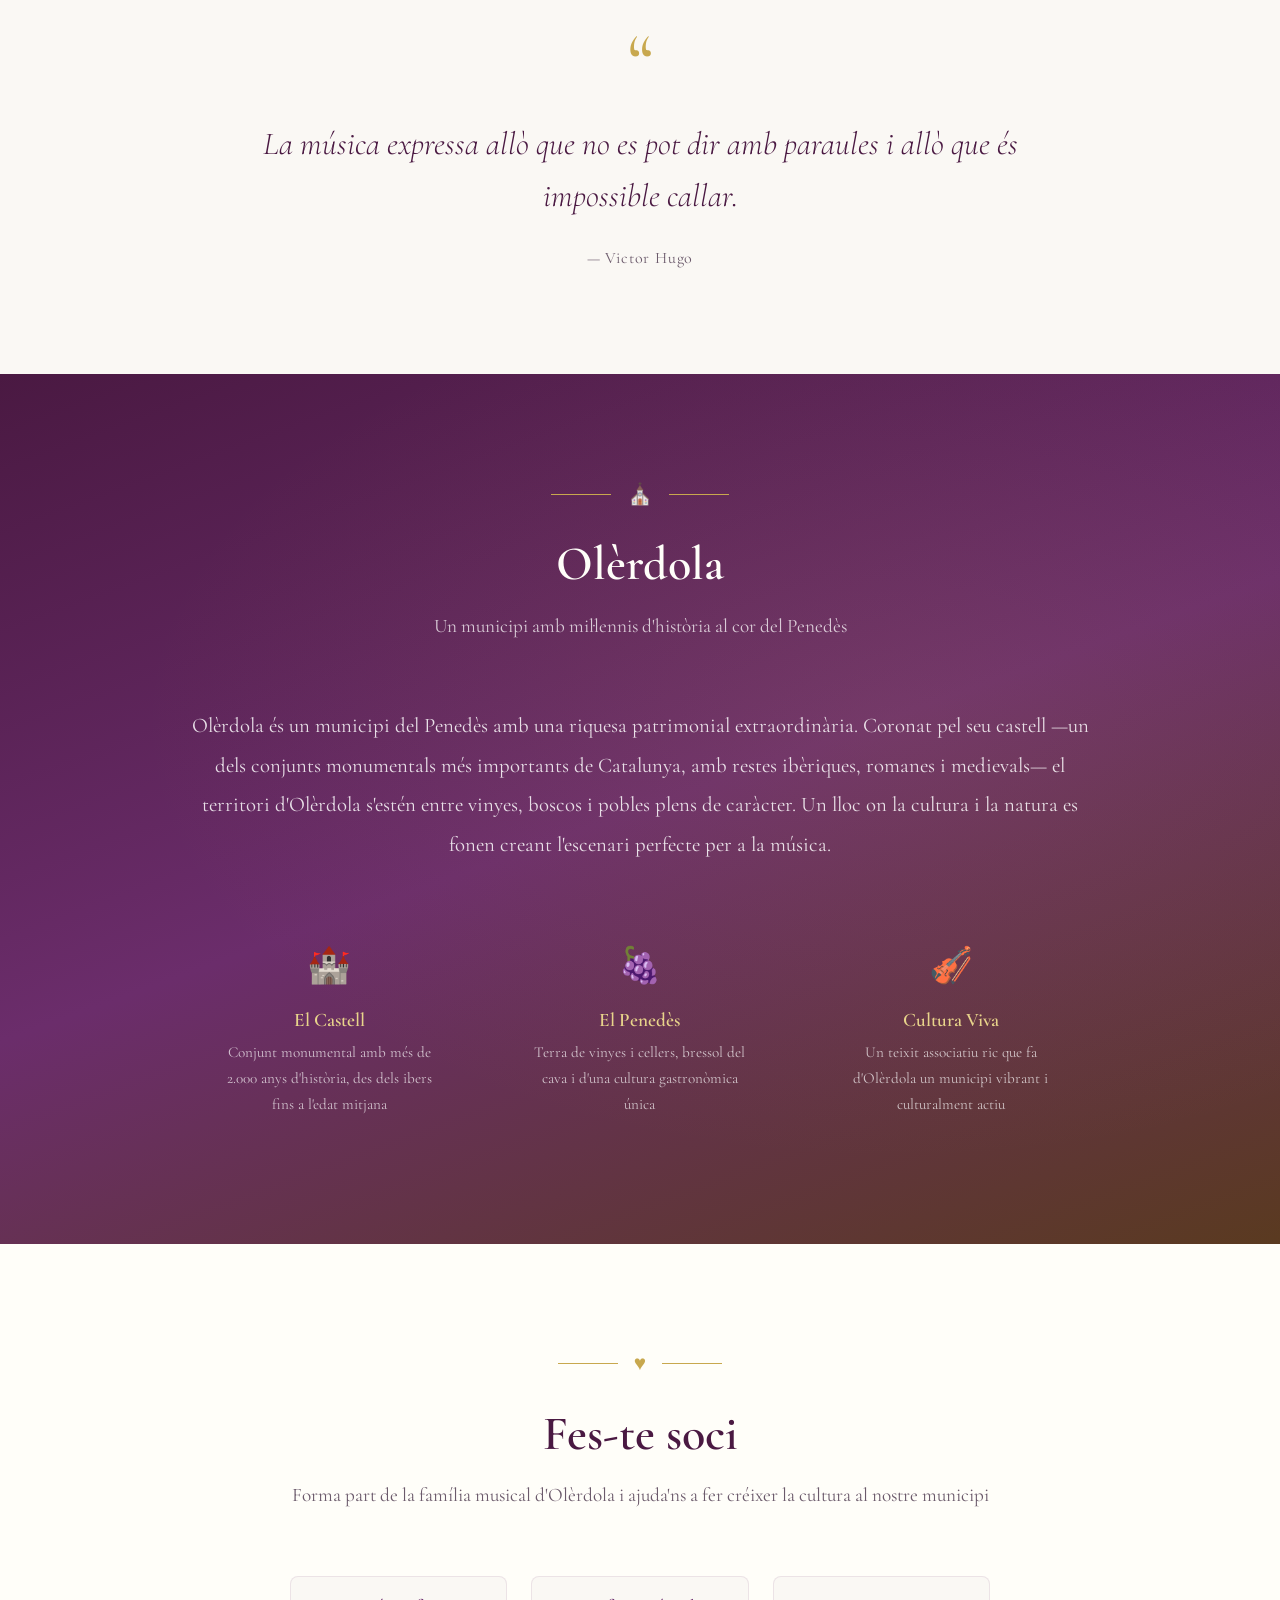
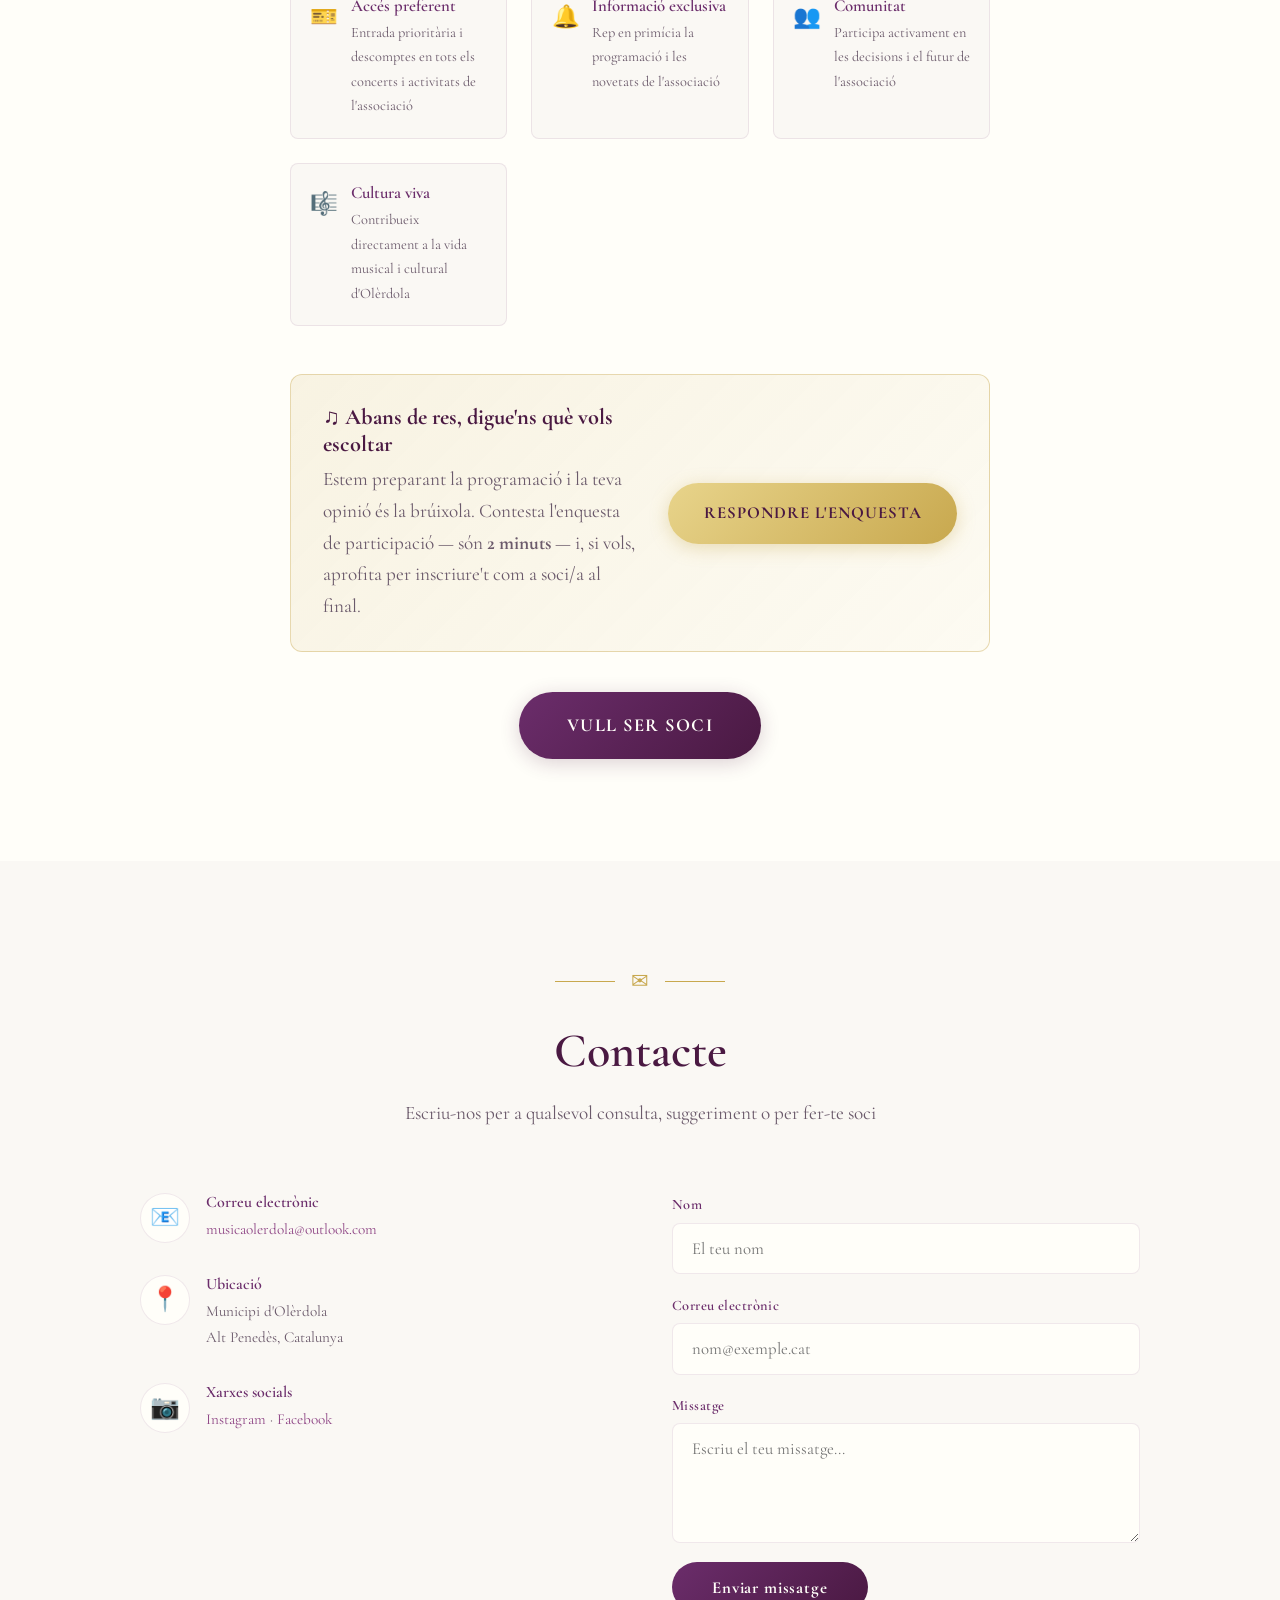
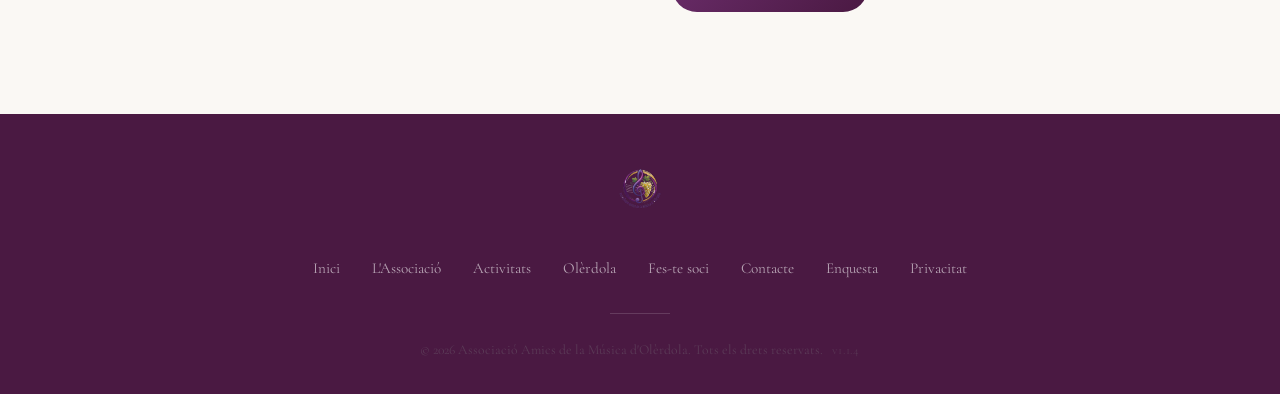
==== commit fd96152c: "Merge branch 'master' of https://github.com/xroigg737-design/musicaolerdola # Conflicts: #	assets/cs" ====
--- a/index.html
+++ b/index.html
@@ -11,21 +11,27 @@
   <meta property="og:image" content="assets/img/logo-transparent.png">
   <meta property="og:type" content="website">
   <meta property="og:url" content="https://musicaolerdola.cat">
-  <link rel="icon" type="image/png" sizes="32x32" href="assets/img/favicon-32x32.png">
-  <link rel="apple-touch-icon" sizes="180x180" href="assets/img/apple-touch-icon.png">
+  <link rel="icon" type="image/png" href="assets/img/logo-fons-transparent.png">
   <link rel="manifest" href="manifest.json">
   <meta name="theme-color" content="#4a1942">
   <link rel="preconnect" href="https://fonts.googleapis.com">
   <link rel="preconnect" href="https://fonts.gstatic.com" crossorigin>
   <link href="https://fonts.googleapis.com/css2?family=Cormorant+Garamond:ital,wght@0,300;0,400;0,600;0,700;1,300;1,400&display=swap" rel="stylesheet">
   <link rel="stylesheet" href="assets/css/style.css">
+  <!-- La foto de la portada és el primer que es veu: la demanem ja des del
+       <head> perquè no s'hagi d'esperar que el navegador llegeixi el CSS.
+       El «media» fa que cada aparell es baixi només el seu retall. -->
+  <link rel="preload" as="image" href="assets/img/hero-olerdola.webp"
+        type="image/webp" media="(min-width: 821px), (orientation: landscape)">
+  <link rel="preload" as="image" href="assets/img/hero-olerdola-mobil.webp"
+        type="image/webp" media="(max-width: 820px) and (orientation: portrait)">
 </head>
 <body>
 
   <!-- ── Navegació ── -->
   <nav class="nav">
     <a href="#" class="nav-logo">
-      <img src="assets/img/logo-transparent.png" alt="Logo AAMO">
+      <img src="assets/img/logo-circle.png" alt="Logo AAMO">
     </a>
     <ul class="nav-links">
       <li><a href="#associacio">L'Associació</a></li>
@@ -33,7 +39,6 @@
       <li><a href="#olerdola">Olèrdola</a></li>
       <li><a href="#fes-te-soci">Fes-te soci</a></li>
       <li><a href="#contacte">Contacte</a></li>
-      <li class="nav-version">v1.6.0</li>
     </ul>
     <div class="nav-hamburger" aria-label="Obrir menú">
       <span></span>
@@ -43,10 +48,16 @@
   </nav>
 
   <!-- ── Hero ── -->
+  <!-- El bàner «En construcció» s'ha retirat. Per tornar-lo a posar, mira
+       README.md → «El bàner En construcció». -->
+
   <section class="hero" id="inici">
     <div class="hero-bg"></div>
     <div class="hero-particles"></div>
-    <a href="#associacio" class="btn-hero">Descobreix-nos</a>
+    <div class="hero-content">
+      <a href="#associacio" class="btn-hero">Descobreix-nos</a>
+    </div>
+    <div class="hero-scroll">Descobreix</div>
   </section>
 
   <!-- ── L'Associació ── -->
@@ -208,6 +219,17 @@
           </div>
         </div>
       </div>
+      <div class="join-enquesta reveal">
+        <div class="join-enquesta-text">
+          <h3>&#9835; Abans de res, digue'ns què vols escoltar</h3>
+          <p>
+            Estem preparant la programació i la teva opinió és la brúixola. Contesta
+            l'enquesta de participació &mdash; són <strong>2 minuts</strong> &mdash; i, si vols,
+            aprofita per inscriure't com a soci/a al final.
+          </p>
+        </div>
+        <a href="enquesta.html" class="btn-enquesta">Respondre l'enquesta</a>
+      </div>
       <a href="#contacte" class="btn-join reveal">Vull ser soci</a>
     </div>
   </section>
@@ -225,7 +247,7 @@
           <div class="contact-item-icon">&#128231;</div>
           <div>
             <h4>Correu electrònic</h4>
-            <p><a href="mailto:info@musicaolerdola.cat">info@musicaolerdola.cat</a></p>
+            <p><a href="mailto:musicaolerdola@outlook.com">musicaolerdola@outlook.com</a></p>
           </div>
         </div>
         <div class="contact-item">
@@ -246,7 +268,12 @@
           </div>
         </div>
       </div>
-      <form class="contact-form reveal reveal-delay-2">
+      <form class="contact-form reveal reveal-delay-2" action="api/send-mail.php" method="POST">
+        <!-- Camp trampa per a robots: les persones no el veuen mai -->
+        <div style="position:absolute;left:-9999px;width:1px;height:1px;overflow:hidden" aria-hidden="true">
+          <label for="web">No omplis aquest camp</label>
+          <input type="text" id="web" name="web" tabindex="-1" autocomplete="off">
+        </div>
         <div class="form-group">
           <label for="nom">Nom</label>
           <input type="text" id="nom" name="nom" required placeholder="El teu nom">
@@ -275,9 +302,11 @@
         <a href="#olerdola">Olèrdola</a>
         <a href="#fes-te-soci">Fes-te soci</a>
         <a href="#contacte">Contacte</a>
+        <a href="enquesta.html">Enquesta</a>
+        <a href="privacitat.html">Privacitat</a>
       </div>
       <div class="footer-divider"></div>
-      <p class="footer-copy">&copy; 2025 Associació Amics de la Música d'Olèrdola. Tots els drets reservats.</p>
+      <p class="footer-copy">&copy; 2026 Associació Amics de la Música d'Olèrdola. Tots els drets reservats. <span class="footer-versio">v1.1.4</span></p>
     </div>
   </footer>
 
--- a/assets/css/style.css
+++ b/assets/css/style.css
@@ -33,6 +33,47 @@
   overflow-x: hidden;
 }
 
+/* ── Bàner «En construcció» ──
+   Retirat del web. Els estils es conserven perquè tornar-lo a posar sigui
+   només afegir el bloc HTML altra vegada (vegeu README.md). */
+.wip-banner {
+  position: fixed;
+  top: 0;
+  left: 0;
+  width: 100%;
+  height: 100vh;
+  display: flex;
+  align-items: center;
+  justify-content: center;
+  z-index: 99999;
+  pointer-events: none;
+  overflow: hidden;
+}
+
+/* La banda que travessa el hero. El moviment el fa el GIF, no el CSS. */
+.wip-banner-inner {
+  width: 150%;
+  transform: rotate(-15deg);
+  filter: drop-shadow(0 6px 26px rgba(0, 0, 0, 0.65));
+}
+
+.wip-banner-inner img {
+  display: block;
+  width: 100%;
+  height: auto;
+}
+
+/* Versió fixa per a qui té la reducció de moviment activada al sistema.
+   Els selectors porten el pare perquè guanyin en especificitat a la regla
+   «.wip-banner-inner img» de més amunt; si no, el display:block la sobreescriu
+   i es veurien les dues imatges alhora. */
+.wip-banner-inner .wip-fix { display: none; }
+
+@media (prefers-reduced-motion: reduce) {
+  .wip-banner-inner .wip-gif { display: none; }
+  .wip-banner-inner .wip-fix { display: block; }
+}
+
 /* ── Typography ── */
 
 h1, h2, h3, h4 {
@@ -89,9 +130,6 @@
 
 .nav-logo img {
   height: 240px;
-  width: 240px;
-  object-fit: cover;
-  background: white;
   transition: all 0.4s ease;
   border-radius: 50%;
   box-shadow: 0 8px 30px rgba(0, 0, 0, 0.4), 0 0 0 3px rgba(255, 255, 255, 0.3);
@@ -193,33 +231,65 @@
   justify-content: center;
   text-align: center;
   overflow: hidden;
-  background: #1a1010;
+  /* El que es veu mentre la foto encara no ha arribat: el cel i la posta de sol
+     de la mateixa imatge, perquè l'entrada no sigui un rectangle negre. */
+  background: linear-gradient(180deg, #7fa8c9 0%, #e8b976 62%, #6b4a2f 100%);
 }
 
 .hero-bg {
   position: absolute;
   inset: 0;
-  background-image: url('../img/hero-olerdola.png');
+  /* Imatge ja retallada en 16:9 per eines/genera-hero.py, per no carregar
+     píxels que després es descartarien. La primera línia és el recanvi per als
+     navegadors sense image-set(); la segona els dona el WebP, que és la meitat
+     de pes. */
+  background-image: url('../img/hero-olerdola.jpg');
+  background-image: image-set(
+    url('../img/hero-olerdola.webp') type('image/webp'),
+    url('../img/hero-olerdola.jpg') type('image/jpeg')
+  );
   background-size: cover;
-  background-position: center 40%;
+  background-position: center center;
   background-repeat: no-repeat;
-  filter: brightness(0.8) saturate(1.15);
+  /* La foto es veu a plena llum: abans anava a brightness(0.8) i la posta de
+     sol quedava apagada. El poc de contrast i saturació que hi afegim aquí és
+     per rematar el realçat que ja porta el fitxer; el text de la portada no
+     depèn d'aquest enfosquiment, perquè el llegeix contra els degradats de
+     .hero::after. */
+  filter: brightness(1.06) contrast(1.08) saturate(1.16);
   transition: transform 8s ease-out;
+}
+
+/* Als mòbils en vertical, la versió 3:4: si hi posàvem la panoràmica, el
+   «cover» se'n menjava els costats i hi desapareixien el violoncel i la posta. */
+@media (max-width: 820px) and (orientation: portrait) {
+  .hero-bg {
+    background-image: url('../img/hero-olerdola-mobil.jpg');
+    background-image: image-set(
+      url('../img/hero-olerdola-mobil.webp') type('image/webp'),
+      url('../img/hero-olerdola-mobil.jpg') type('image/jpeg')
+    );
+  }
 }
 
 .hero:hover .hero-bg {
   transform: scale(1.03);
 }
 
+/* Dos vels, i només on fan falta: a dalt perquè s'hi llegeixi el menú, i a baix
+   per al «Descobreix» i per lligar amb la secció morada que ve després. Enmig
+   la foto queda neta —abans hi havia un vel negre a tota l'alçada que era el
+   que feia que la portada es veiés apagada. */
 .hero::after {
   content: '';
   position: absolute;
   inset: 0;
   background:
     linear-gradient(180deg,
-      rgba(74, 25, 66, 0.25) 0%,
-      rgba(0, 0, 0, 0.05) 35%,
-      rgba(0, 0, 0, 0.15) 65%,
+      rgba(26, 12, 24, 0.45) 0%,
+      rgba(26, 12, 24, 0.12) 16%,
+      rgba(26, 12, 24, 0) 34%,
+      rgba(26, 12, 24, 0) 68%,
       rgba(74, 25, 66, 0.5) 100%
     );
   pointer-events: none;
@@ -234,12 +304,15 @@
   z-index: 2;
 }
 
+/* Les notes suraven sobre una foto enfosquida; ara que la portada és clara, un
+   blanc al 7 % desapareixia contra el cel. L'ombra és el que les fa visibles
+   sense haver-les d'opacar. */
 .note {
   position: absolute;
-  color: rgba(255, 255, 255, 0.5);
+  color: rgba(255, 255, 255, 0.22);
   font-size: 3rem;
+  text-shadow: 0 2px 10px rgba(40, 20, 40, 0.35);
   animation: float-note 20s linear infinite;
-  text-shadow: 0 0 15px rgba(200, 168, 78, 0.5);
 }
 
 @keyframes float-note {
@@ -258,6 +331,14 @@
     opacity: 0;
   }
 }
+
+.hero-content {
+  position: relative;
+  z-index: 3;
+  max-width: 800px;
+  padding: 2rem;
+}
+
 
 @keyframes gentle-float {
   0%, 100% { transform: translateY(0); }
@@ -299,11 +380,6 @@
 }
 
 .btn-hero {
-  position: absolute;
-  z-index: 3;
-  top: 55%;
-  left: 50%;
-  transform: translate(-50%, -50%);
   display: inline-block;
   padding: 1rem 2.5rem;
   font-family: 'Cormorant Garamond', serif;
@@ -323,10 +399,37 @@
 
 .btn-hero:hover {
   background: var(--gold-light);
-  transform: translate(-50%, -50%) translateY(-2px);
+  transform: translateY(-2px);
   box-shadow: 0 8px 30px rgba(200, 168, 78, 0.4);
 }
 
+.hero-scroll {
+  position: absolute;
+  bottom: 2rem;
+  left: 50%;
+  transform: translateX(-50%);
+  color: rgba(255, 255, 255, 0.6);
+  font-size: 0.85rem;
+  letter-spacing: 0.15em;
+  text-transform: uppercase;
+  animation: pulse-down 2s ease-in-out infinite;
+  z-index: 3;
+  text-shadow: 0 1px 8px rgba(0, 0, 0, 0.5);
+}
+
+.hero-scroll::after {
+  content: '';
+  display: block;
+  width: 1px;
+  height: 40px;
+  background: rgba(255, 255, 255, 0.4);
+  margin: 0.5rem auto 0;
+}
+
+@keyframes pulse-down {
+  0%, 100% { opacity: 0.5; transform: translateX(-50%) translateY(0); }
+  50% { opacity: 1; transform: translateX(-50%) translateY(5px); }
+}
 
 /* ── Sections Common ── */
 
@@ -640,6 +743,66 @@
   gap: 1.5rem;
   margin: 3rem 0;
   text-align: left;
+}
+
+/* ── Crida a l'enquesta de participació ── */
+.join-enquesta {
+  display: flex;
+  align-items: center;
+  gap: 2rem;
+  text-align: left;
+  margin: 0 0 2.5rem;
+  padding: 1.8rem 2rem;
+  background: linear-gradient(135deg, rgba(200, 168, 78, 0.13), rgba(200, 168, 78, 0.04));
+  border: 1px solid rgba(200, 168, 78, 0.4);
+  border-radius: 12px;
+}
+
+.join-enquesta-text h3 {
+  font-family: 'Cormorant Garamond', serif;
+  font-size: 1.4rem;
+  font-weight: 700;
+  color: var(--purple-dark);
+  margin: 0 0 0.4rem;
+}
+
+.join-enquesta-text p {
+  margin: 0;
+  color: var(--text-muted);
+  line-height: 1.65;
+}
+
+.btn-enquesta {
+  flex-shrink: 0;
+  display: inline-block;
+  padding: 1rem 2.2rem;
+  font-family: 'Cormorant Garamond', serif;
+  font-size: 1.05rem;
+  font-weight: 700;
+  letter-spacing: 0.06em;
+  text-transform: uppercase;
+  text-decoration: none;
+  white-space: nowrap;
+  color: var(--purple-dark);
+  background: linear-gradient(135deg, var(--gold-light), var(--gold));
+  border-radius: 50px;
+  transition: all 0.3s ease;
+  box-shadow: 0 4px 18px rgba(200, 168, 78, 0.35);
+}
+
+.btn-enquesta:hover {
+  transform: translateY(-2px);
+  box-shadow: 0 8px 26px rgba(200, 168, 78, 0.45);
+}
+
+@media (max-width: 700px) {
+  .join-enquesta {
+    flex-direction: column;
+    gap: 1.3rem;
+    text-align: center;
+    padding: 1.5rem 1.3rem;
+  }
+  .btn-enquesta { width: 100%; text-align: center; }
 }
 
 .join-benefit {
@@ -864,15 +1027,12 @@
   opacity: 0.5;
 }
 
-.nav-version {
-  font-size: 1.15rem;
-  opacity: 0.3;
-  color: var(--warm-white);
-  list-style: none;
-}
-
-.nav.scrolled .nav-version {
-  color: var(--text-muted);
+.footer-versio {
+  display: inline-block;
+  margin-left: 0.4rem;
+  font-size: 0.78rem;
+  letter-spacing: 0.06em;
+  opacity: 0.75;
 }
 
 /* ── Scroll Animations ── */
@@ -916,20 +1076,6 @@
 }
 
 @media (max-width: 768px) {
-  .nav {
-    padding: 0.8rem 1.2rem;
-  }
-
-  .nav-logo img {
-    height: 70px;
-    width: 70px;
-  }
-
-  .nav.scrolled .nav-logo img {
-    height: 45px;
-    width: 45px;
-  }
-
   .nav-links {
     position: fixed;
     top: 0;
@@ -958,10 +1104,6 @@
     display: flex;
   }
 
-  .nav-hamburger span {
-    background: var(--warm-white);
-  }
-
   .nav-hamburger.open span:nth-child(1) {
     transform: rotate(45deg) translate(5px, 5px);
   }
@@ -974,25 +1116,6 @@
     transform: rotate(-45deg) translate(5px, -5px);
   }
 
-  .hero {
-    min-height: 100svh;
-  }
-
-  .hero-bg {
-    background-position: center center;
-  }
-
-  .note {
-    font-size: 1.5rem !important;
-    color: rgba(255, 255, 255, 0.3);
-  }
-
-  .btn-hero {
-    top: 55%;
-    padding: 0.8rem 2rem;
-    font-size: 1rem;
-  }
-
   .about-stats {
     grid-template-columns: 1fr;
   }
@@ -1012,77 +1135,18 @@
   .join-benefits {
     grid-template-columns: 1fr;
   }
-
-  .quote-text {
-    font-size: 1.2rem;
-  }
-
-  .quote-mark {
-    font-size: 3.5rem;
-  }
-
-  section {
-    padding: clamp(3rem, 6vw, 8rem) clamp(1.2rem, 4vw, 4rem);
-  }
-
-  .section-header {
-    margin-bottom: 2.5rem;
-  }
-
-  .join-benefit {
-    padding: 1rem;
-  }
-
-  .contact-item-icon {
-    width: 42px;
-    height: 42px;
-    font-size: 1.2rem;
-  }
-
-  .btn-submit {
-    width: 100%;
-    text-align: center;
-  }
-
-  .footer-links {
-    gap: 1rem;
-  }
-
-  .footer-links a {
-    font-size: 0.85rem;
-  }
 }
 
 @media (max-width: 480px) {
-  .nav-logo img {
-    height: 55px;
-    width: 55px;
-  }
-
-  .nav.scrolled .nav-logo img {
-    height: 38px;
-    width: 38px;
-  }
-
-  .note {
-    font-size: 1.2rem !important;
-  }
-
-  .btn-hero {
-    padding: 0.7rem 1.8rem;
-    font-size: 0.9rem;
-  }
-
-  .about-text p:first-of-type::first-letter {
-    font-size: 2.8rem;
-  }
-
-  .activity-card {
-    padding: 1.8rem 1.5rem;
-  }
-
-  .form-group input,
-  .form-group textarea {
+  .hero h1 {
+    font-size: 2rem;
+  }
+
+  .hero-subtitle {
+    font-size: 1rem;
+  }
+
+  .nav {
     padding: 0.8rem 1rem;
   }
 }
